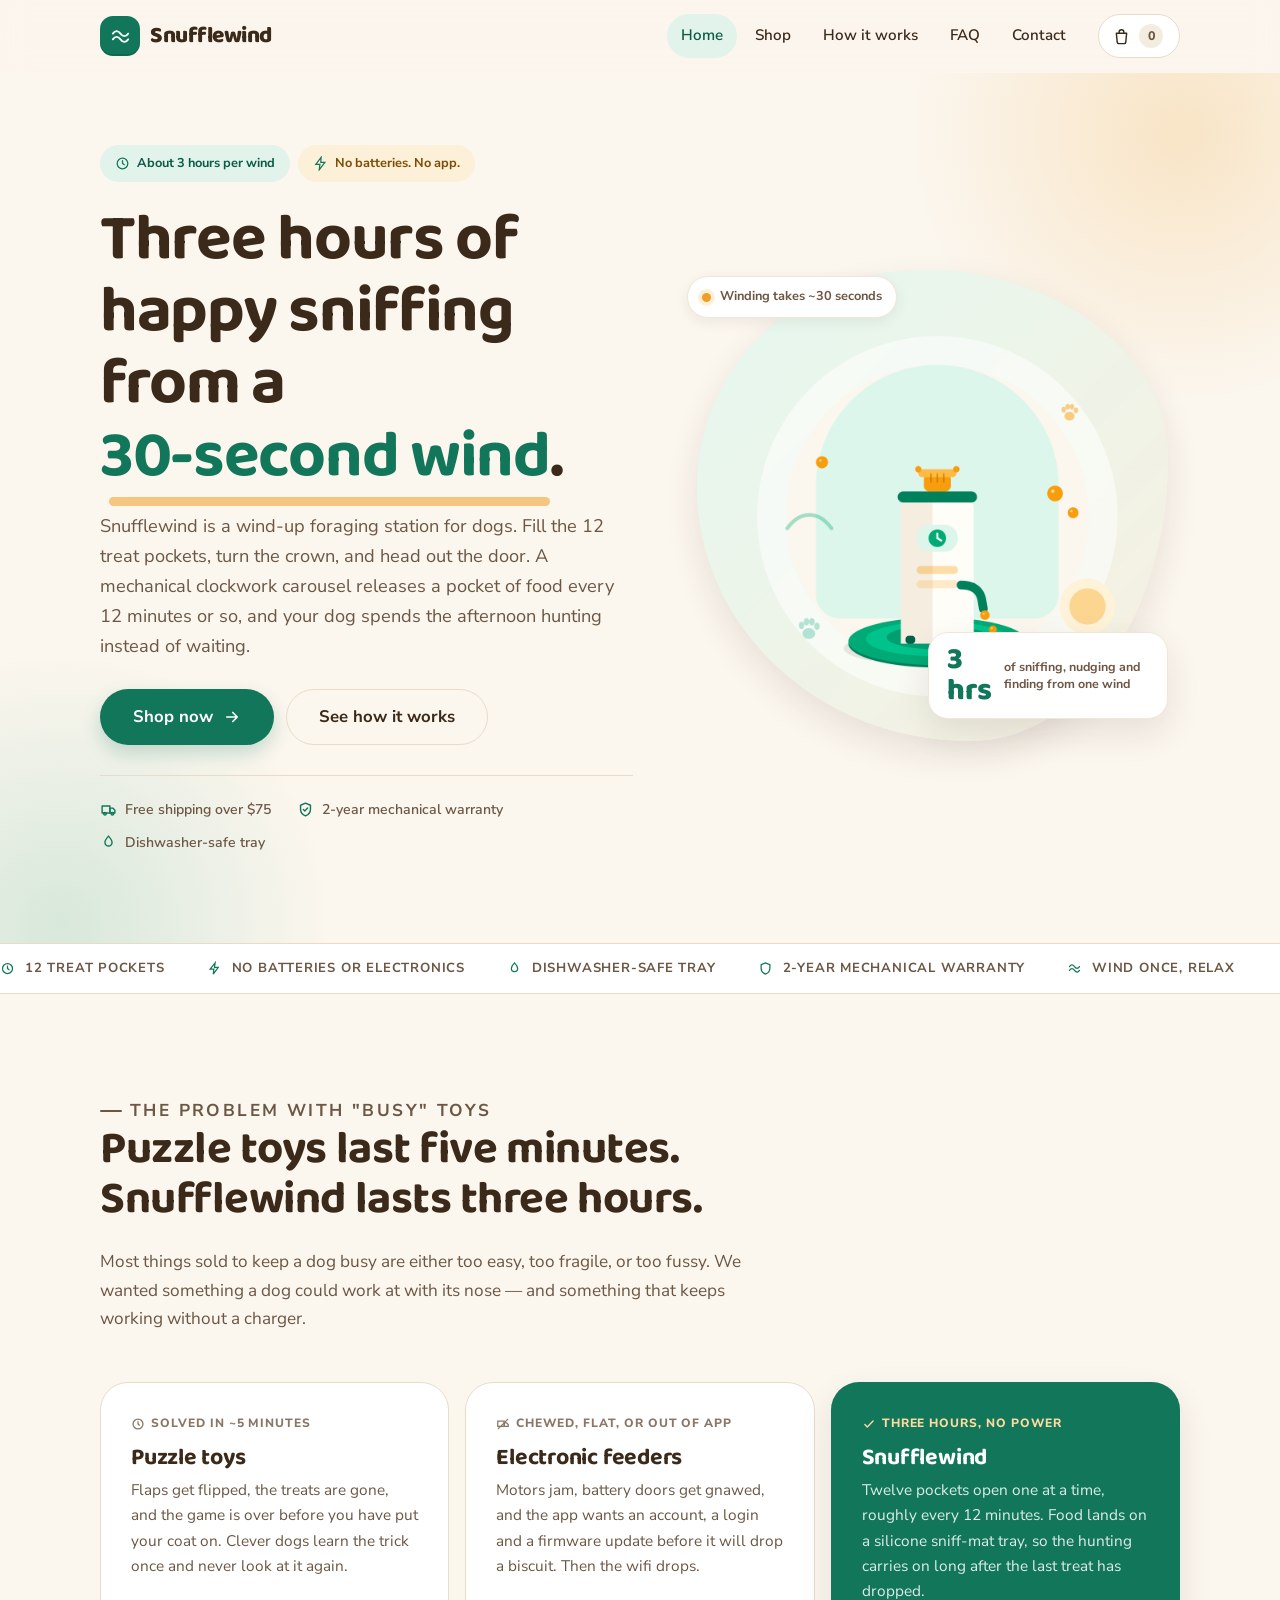
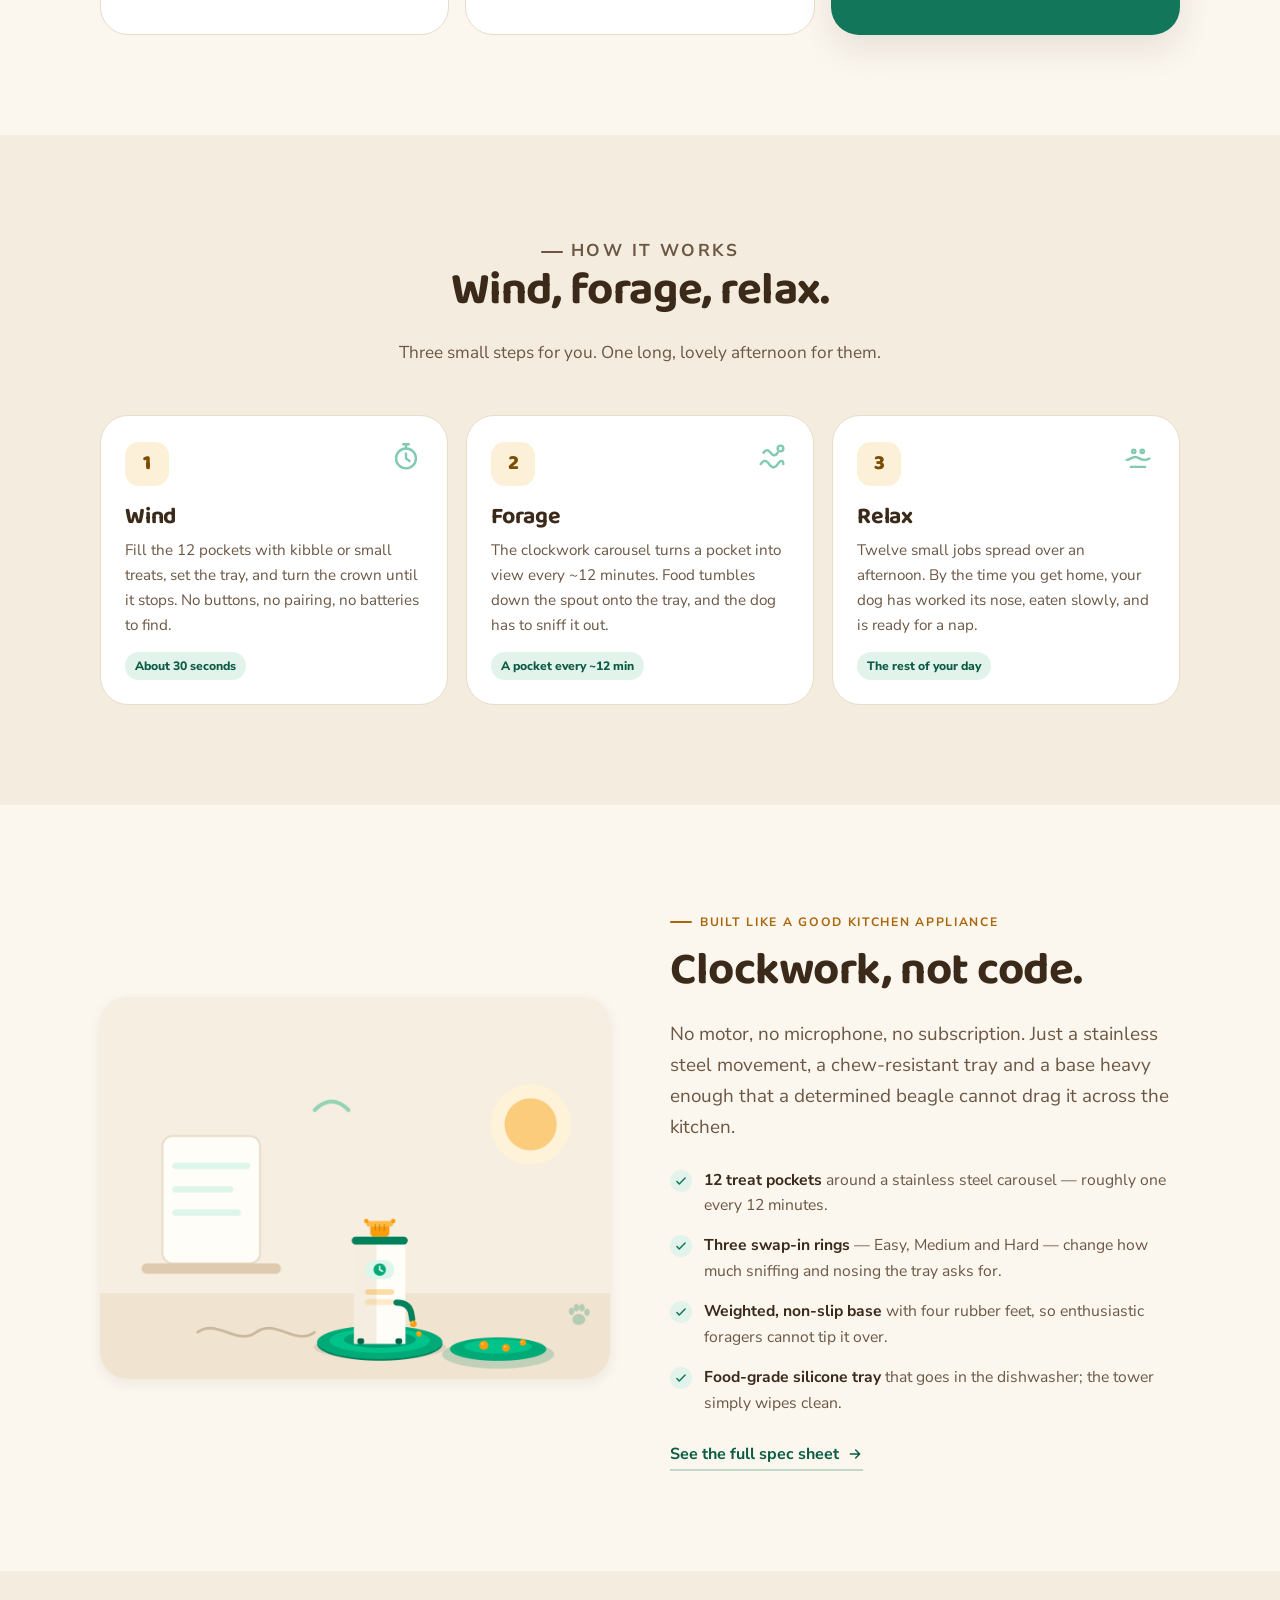
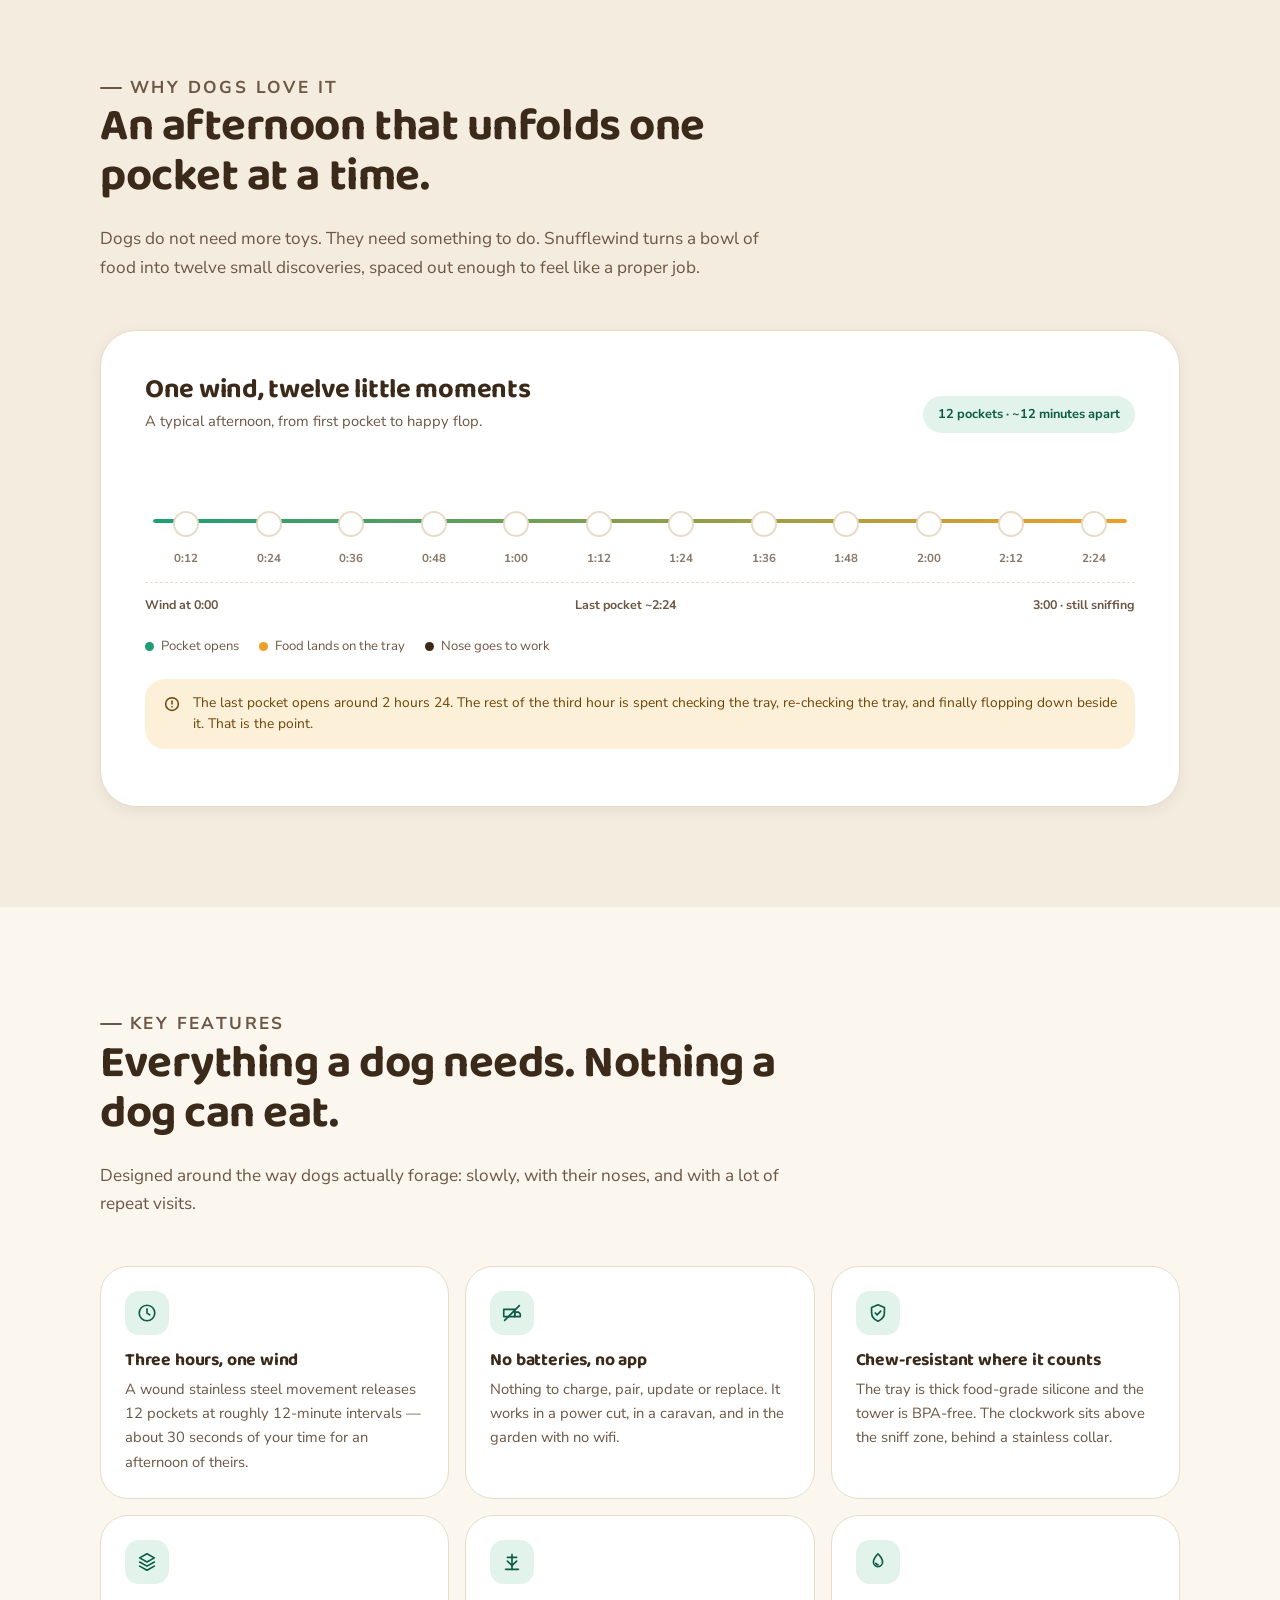
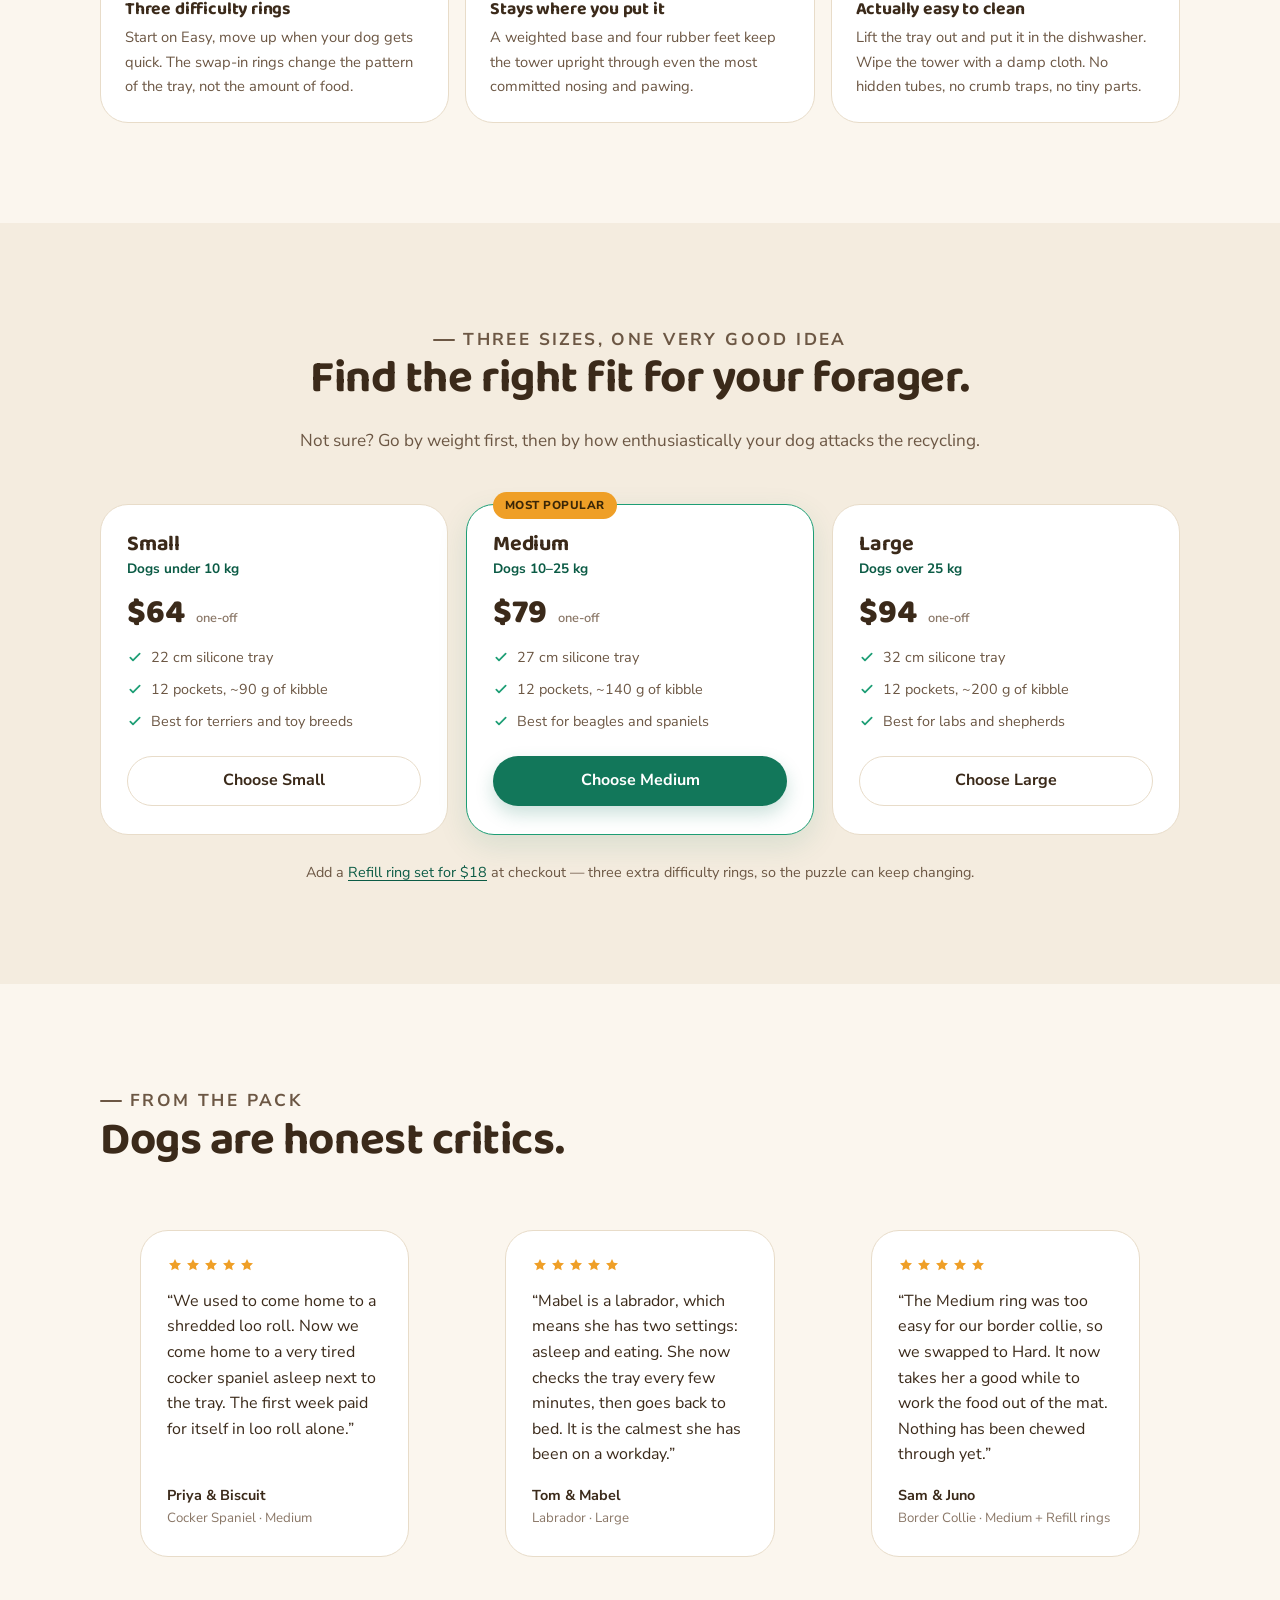
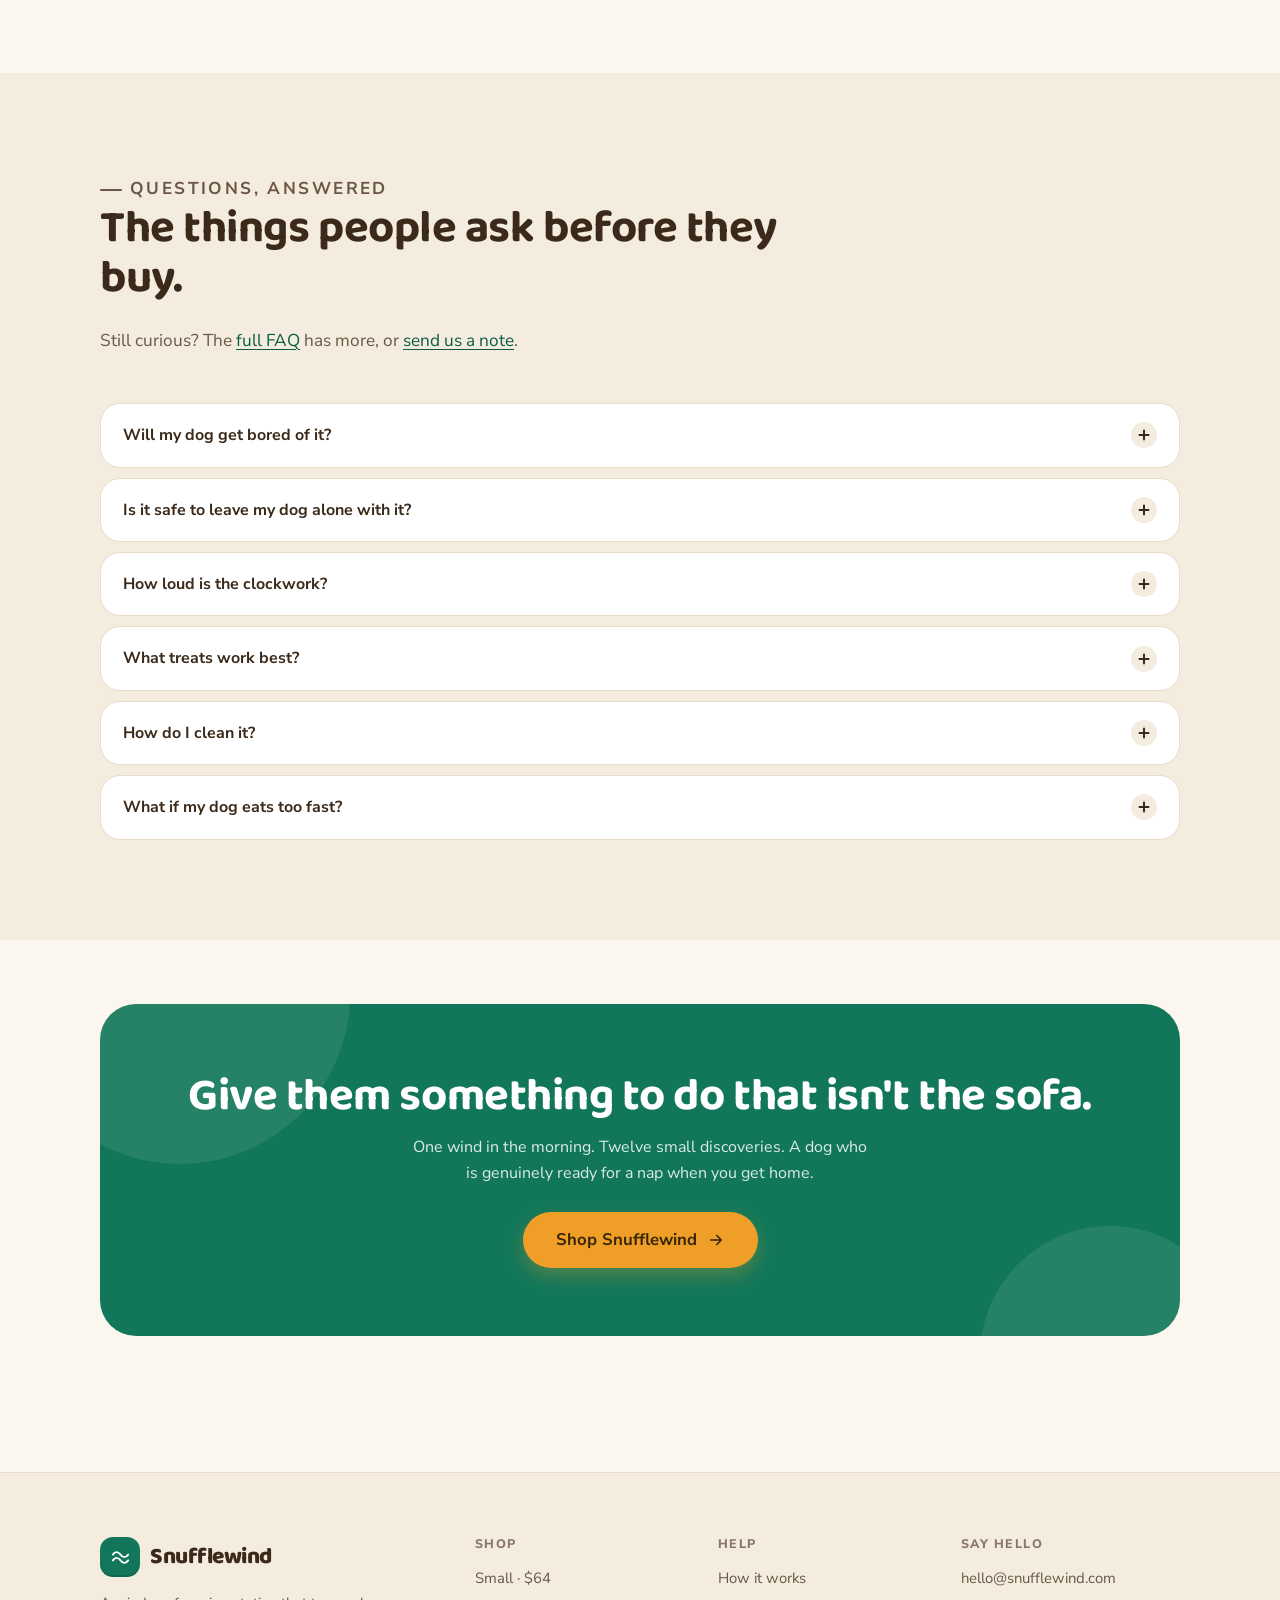
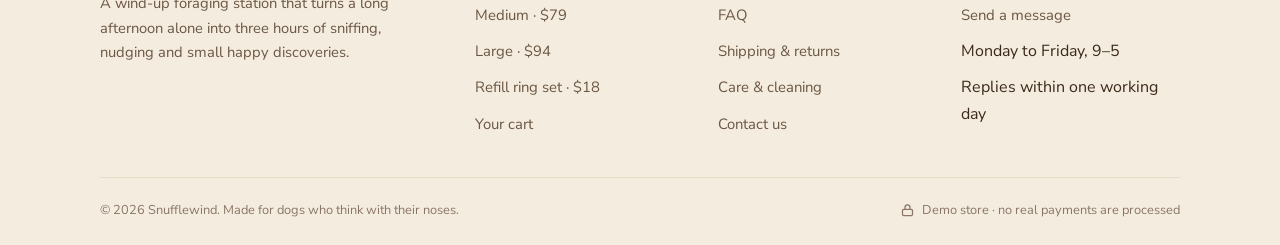
==== index.html @ 8605e785 "Build Snufflewind shop: product pages, cart, checkout and contact" ====
<!DOCTYPE html>
<html lang="en">
<head>
  <meta charset="UTF-8">
  <meta name="viewport" content="width=device-width, initial-scale=1">
  <title>Snufflewind — the wind-up foraging station for dogs</title>
  <meta name="description" content="Snufflewind is a wind-up foraging station that keeps your dog busy for about three hours. Twelve treat pockets, a mechanical clockwork carousel, no batteries and no app.">
  <meta name="theme-color" content="#FBF6EE">
  <link rel="icon" href="data:image/svg+xml,%3Csvg xmlns='http://www.w3.org/2000/svg' viewBox='0 0 100 100'%3E%3Crect width='100' height='100' rx='26' fill='%2312775A'/%3E%3Cg fill='%23FBF6EE'%3E%3Cellipse cx='50' cy='64' rx='17' ry='14'/%3E%3Cellipse cx='30' cy='45' rx='8' ry='10'/%3E%3Cellipse cx='43' cy='36' rx='8' ry='10'/%3E%3Cellipse cx='58' cy='36' rx='8' ry='10'/%3E%3Cellipse cx='71' cy='45' rx='8' ry='10'/%3E%3C/g%3E%3C/svg%3E">
  <link rel="preconnect" href="https://fonts.googleapis.com">
  <link rel="preconnect" href="https://fonts.gstatic.com" crossorigin>
  <link href="https://fonts.googleapis.com/css2?family=Baloo+2:wght@500;600;700;800&family=Nunito+Sans:wght@400;600;700;800&display=swap" rel="stylesheet">
  <link rel="stylesheet" href="css/styles.css">
  <script src="js/main.js" defer></script>
</head>
<body>
  <a class="skip-link" href="#main">Skip to content</a>

  <header class="site-header">
    <div class="container header__inner">
      <a class="brand" href="index.html" aria-label="Snufflewind home">
        <span class="brand__mark" aria-hidden="true">
          <svg viewBox="0 0 24 24" fill="none" stroke="currentColor" stroke-width="1.9" stroke-linecap="round" stroke-linejoin="round"><path d="M4 9c2.4-3.6 5.4-3.6 8 0 2.6 3.6 5.6 3.6 8 0"/><path d="M4 15c2.4-3.6 5.4-3.6 8 0 2.6 3.6 5.6 3.6 8 0"/></svg>
        </span>
        Snufflewind
      </a>

      <nav class="nav" aria-label="Primary">
        <a class="nav__link" href="index.html" aria-current="page">Home</a>
        <a class="nav__link" href="product.html">Shop</a>
        <a class="nav__link" href="index.html#how-it-works">How it works</a>
        <a class="nav__link" href="faq.html">FAQ</a>
        <a class="nav__link" href="contact.html">Contact</a>
      </nav>

      <div class="header__actions">
        <a class="cart-link" href="cart.html" data-cart-link aria-label="Cart, empty">
          <svg viewBox="0 0 24 24" fill="none" stroke="currentColor" stroke-width="1.8" stroke-linecap="round" stroke-linejoin="round" aria-hidden="true"><path d="M5.5 8h13l-1.1 11.1a2 2 0 0 1-2 1.9H8.6a2 2 0 0 1-2-1.9L5.5 8Z"/><path d="M9 8V6.5a3 3 0 0 1 6 0V8"/></svg>
          <span class="cart-count is-empty" data-cart-count>0</span>
        </a>
        <button class="nav-toggle" id="navToggle" type="button" aria-expanded="false" aria-controls="mobileNav" aria-label="Open menu">
          <svg class="icon-menu" viewBox="0 0 24 24" fill="none" stroke="currentColor" stroke-width="2" stroke-linecap="round" aria-hidden="true"><path d="M4 7h16M4 12h16M4 17h16"/></svg>
          <svg class="icon-close" viewBox="0 0 24 24" fill="none" stroke="currentColor" stroke-width="2" stroke-linecap="round" aria-hidden="true"><path d="M18 6 6 18M6 6l12 12"/></svg>
        </button>
      </div>
    </div>

    <div class="mobile-nav" id="mobileNav">
      <a href="index.html" aria-current="page">Home <span aria-hidden="true">→</span></a>
      <a href="product.html">Shop Snufflewind <span aria-hidden="true">→</span></a>
      <a href="index.html#how-it-works">How it works <span aria-hidden="true">→</span></a>
      <a href="index.html#why-dogs">Why dogs love it <span aria-hidden="true">→</span></a>
      <a href="faq.html">FAQ <span aria-hidden="true">→</span></a>
      <a href="contact.html">Contact <span aria-hidden="true">→</span></a>
    </div>
  </header>

  <main id="main">
    <!-- Hero -->
    <section class="hero">
      <div class="container hero__grid">
        <div class="hero__copy">
          <div class="hero__badges">
            <span class="pill pill--teal">
              <svg viewBox="0 0 24 24" fill="none" stroke="currentColor" stroke-width="2" stroke-linecap="round" aria-hidden="true"><circle cx="12" cy="12" r="8.5"/><path d="M12 7.5V12l3 2"/></svg>
              About 3 hours per wind
            </span>
            <span class="pill pill--amber">
              <svg viewBox="0 0 24 24" fill="none" stroke="currentColor" stroke-width="2" stroke-linecap="round" aria-hidden="true"><path d="M13 2 4.5 13.5H11L10 22l9-12h-6.5L13 2Z"/></svg>
              No batteries. No app.
            </span>
          </div>

          <h1>Three hours of happy sniffing from a <span class="accent">30-second wind</span>.</h1>

          <p class="hero__pitch">
            Snufflewind is a wind-up foraging station for dogs. Fill the 12 treat pockets,
            turn the crown, and head out the door. A mechanical clockwork carousel releases
            a pocket of food every 12 minutes or so, and your dog spends the afternoon
            hunting instead of waiting.
          </p>

          <div class="hero__actions">
            <a class="btn btn--primary btn--lg" href="product.html">
              Shop now
              <svg viewBox="0 0 24 24" fill="none" stroke="currentColor" stroke-width="2.2" stroke-linecap="round" stroke-linejoin="round" aria-hidden="true"><path d="M5 12h14M13 6l6 6-6 6"/></svg>
            </a>
            <a class="btn btn--ghost btn--lg" href="#how-it-works">See how it works</a>
          </div>

          <div class="hero__proof">
            <span>
              <svg viewBox="0 0 24 24" fill="none" stroke="currentColor" stroke-width="2" stroke-linecap="round" stroke-linejoin="round" aria-hidden="true"><path d="M3 7h11v10H3z"/><path d="M14 10h4l3 3v4h-7z"/><circle cx="7" cy="18" r="1.8"/><circle cx="17.5" cy="18" r="1.8"/></svg>
              Free shipping over $75
            </span>
            <span>
              <svg viewBox="0 0 24 24" fill="none" stroke="currentColor" stroke-width="2" stroke-linecap="round" stroke-linejoin="round" aria-hidden="true"><path d="M12 3 5 6v5.5c0 4.3 2.9 7.8 7 9.5 4.1-1.7 7-5.2 7-9.5V6l-7-3Z"/><path d="m9 12 2 2 4-4"/></svg>
              2-year mechanical warranty
            </span>
            <span>
              <svg viewBox="0 0 24 24" fill="none" stroke="currentColor" stroke-width="2" stroke-linecap="round" stroke-linejoin="round" aria-hidden="true"><path d="M12 3s5 5.2 5 9a5 5 0 0 1-10 0c0-3.8 5-9 5-9Z"/></svg>
              Dishwasher-safe tray
            </span>
          </div>
        </div>

        <div class="hero__visual">
          <div class="media media--hero" data-ph="hero">
            <img class="media__img" src="images/hero.png" width="1200" height="1200" alt="The Snufflewind foraging station: a cream clockwork tower with an amber winding crown, dropping treats onto a green silicone sniff-mat tray" fetchpriority="high">
          </div>
          <div class="hero__float" aria-hidden="true"><span class="dot"></span> Winding takes ~30 seconds</div>
          <div class="stat-card">
            <span class="stat-card__num">3 hrs</span>
            <span class="stat-card__label">of sniffing, nudging and finding from one wind</span>
          </div>
        </div>
      </div>
    </section>

    <!-- Marquee -->
    <div class="marquee" aria-hidden="true">
      <div class="marquee__track">
        <span><svg viewBox="0 0 24 24" fill="none" stroke="currentColor" stroke-width="2" stroke-linecap="round"><circle cx="12" cy="12" r="8"/><path d="M12 8v4l2.5 2"/></svg> 12 treat pockets</span>
        <span><svg viewBox="0 0 24 24" fill="none" stroke="currentColor" stroke-width="2" stroke-linecap="round"><path d="M13 3 5 13h6l-1 8 8-11h-6l1-7Z"/></svg> No batteries or electronics</span>
        <span><svg viewBox="0 0 24 24" fill="none" stroke="currentColor" stroke-width="2" stroke-linecap="round"><path d="M12 3s5 5.2 5 9a5 5 0 0 1-10 0c0-3.8 5-9 5-9Z"/></svg> Dishwasher-safe tray</span>
        <span><svg viewBox="0 0 24 24" fill="none" stroke="currentColor" stroke-width="2" stroke-linecap="round"><path d="M12 3 5 6v5.5c0 4.3 2.9 7.8 7 9.5 4.1-1.7 7-5.2 7-9.5V6l-7-3Z"/></svg> 2-year mechanical warranty</span>
        <span><svg viewBox="0 0 24 24" fill="none" stroke="currentColor" stroke-width="2" stroke-linecap="round"><path d="M4 9c2.4-3.6 5.4-3.6 8 0 2.6 3.6 5.6 3.6 8 0"/><path d="M4 15c2.4-3.6 5.4-3.6 8 0 2.6 3.6 5.6 3.6 8 0"/></svg> Wind once, relax</span>
        <span><svg viewBox="0 0 24 24" fill="none" stroke="currentColor" stroke-width="2" stroke-linecap="round"><path d="M12 3s5 5.2 5 9a5 5 0 0 1-10 0c0-3.8 5-9 5-9Z"/></svg> Three difficulty rings</span>
        <span><svg viewBox="0 0 24 24" fill="none" stroke="currentColor" stroke-width="2" stroke-linecap="round"><circle cx="12" cy="12" r="8"/><path d="M12 8v4l2.5 2"/></svg> 12 treat pockets</span>
        <span><svg viewBox="0 0 24 24" fill="none" stroke="currentColor" stroke-width="2" stroke-linecap="round"><path d="M13 3 5 13h6l-1 8 8-11h-6l1-7Z"/></svg> No batteries or electronics</span>
        <span><svg viewBox="0 0 24 24" fill="none" stroke="currentColor" stroke-width="2" stroke-linecap="round"><path d="M12 3s5 5.2 5 9a5 5 0 0 1-10 0c0-3.8 5-9 5-9Z"/></svg> Dishwasher-safe tray</span>
        <span><svg viewBox="0 0 24 24" fill="none" stroke="currentColor" stroke-width="2" stroke-linecap="round"><path d="M12 3 5 6v5.5c0 4.3 2.9 7.8 7 9.5 4.1-1.7 7-5.2 7-9.5V6l-7-3Z"/></svg> 2-year mechanical warranty</span>
        <span><svg viewBox="0 0 24 24" fill="none" stroke="currentColor" stroke-width="2" stroke-linecap="round"><path d="M4 9c2.4-3.6 5.4-3.6 8 0 2.6 3.6 5.6 3.6 8 0"/><path d="M4 15c2.4-3.6 5.4-3.6 8 0 2.6 3.6 5.6 3.6 8 0"/></svg> Wind once, relax</span>
        <span><svg viewBox="0 0 24 24" fill="none" stroke="currentColor" stroke-width="2" stroke-linecap="round"><path d="M12 3s5 5.2 5 9a5 5 0 0 1-10 0c0-3.8 5-9 5-9Z"/></svg> Three difficulty rings</span>
      </div>
    </div>

    <!-- Problem -->
    <section class="section">
      <div class="container">
        <div class="section__head reveal">
          <p class="eyebrow">The problem with "busy" toys</p>
          <h2>Puzzle toys last five minutes. Snufflewind lasts three hours.</h2>
          <p>Most things sold to keep a dog busy are either too easy, too fragile, or too fussy. We wanted something a dog could work at with its nose — and something that keeps working without a charger.</p>
        </div>

        <div class="compare">
          <article class="compare__card reveal">
            <span class="compare__tag">
              <svg width="14" height="14" viewBox="0 0 24 24" fill="none" stroke="currentColor" stroke-width="2.2" stroke-linecap="round" aria-hidden="true"><circle cx="12" cy="12" r="8.5"/><path d="M12 8v4l2.5 2"/></svg>
              Solved in ~5 minutes
            </span>
            <h3>Puzzle toys</h3>
            <p>Flaps get flipped, the treats are gone, and the game is over before you have put your coat on. Clever dogs learn the trick once and never look at it again.</p>
          </article>

          <article class="compare__card reveal">
            <span class="compare__tag">
              <svg width="14" height="14" viewBox="0 0 24 24" fill="none" stroke="currentColor" stroke-width="2.2" stroke-linecap="round" aria-hidden="true"><path d="M3 7h11v9H3z"/><path d="M14 10h4l3 3v3h-7z"/><path d="m4 20 16-16"/></svg>
              Chewed, flat, or out of app
            </span>
            <h3>Electronic feeders</h3>
            <p>Motors jam, battery doors get gnawed, and the app wants an account, a login and a firmware update before it will drop a biscuit. Then the wifi drops.</p>
          </article>

          <article class="compare__card compare__card--win reveal">
            <span class="compare__tag">
              <svg width="14" height="14" viewBox="0 0 24 24" fill="none" stroke="currentColor" stroke-width="2.4" stroke-linecap="round" stroke-linejoin="round" aria-hidden="true"><path d="m5 13 4 4L19 7"/></svg>
              Three hours, no power
            </span>
            <h3>Snufflewind</h3>
            <p>Twelve pockets open one at a time, roughly every 12 minutes. Food lands on a silicone sniff-mat tray, so the hunting carries on long after the last treat has dropped.</p>
          </article>
        </div>
      </div>
    </section>

    <!-- How it works -->
    <section class="section section--soft" id="how-it-works">
      <div class="container">
        <div class="section__head section__head--center reveal">
          <p class="eyebrow">How it works</p>
          <h2>Wind, forage, relax.</h2>
          <p>Three small steps for you. One long, lovely afternoon for them.</p>
        </div>

        <div class="steps">
          <article class="step reveal">
            <span class="step__num">1</span>
            <svg class="step__icon" viewBox="0 0 24 24" fill="none" stroke="currentColor" stroke-width="1.7" stroke-linecap="round" stroke-linejoin="round" aria-hidden="true"><circle cx="12" cy="13" r="7"/><path d="M12 9.5V13l2.5 1.8"/><path d="M10 3h4M12 3v3"/></svg>
            <h3>Wind</h3>
            <p>Fill the 12 pockets with kibble or small treats, set the tray, and turn the crown until it stops. No buttons, no pairing, no batteries to find.</p>
            <span class="step__meta">About 30 seconds</span>
          </article>

          <article class="step reveal">
            <span class="step__num">2</span>
            <svg class="step__icon" viewBox="0 0 24 24" fill="none" stroke="currentColor" stroke-width="1.7" stroke-linecap="round" stroke-linejoin="round" aria-hidden="true"><path d="M4 17c2-3 4-3 6 0s4 3 6 0 4-3 4 0"/><path d="M6 9c1.5-2.4 3.3-2.4 5 0 1.7 2.4 3.5 2.4 5 0"/><circle cx="18" cy="6" r="2"/></svg>
            <h3>Forage</h3>
            <p>The clockwork carousel turns a pocket into view every ~12 minutes. Food tumbles down the spout onto the tray, and the dog has to sniff it out.</p>
            <span class="step__meta">A pocket every ~12 min</span>
          </article>

          <article class="step reveal">
            <span class="step__num">3</span>
            <svg class="step__icon" viewBox="0 0 24 24" fill="none" stroke="currentColor" stroke-width="1.7" stroke-linecap="round" stroke-linejoin="round" aria-hidden="true"><path d="M4 14c2.5 0 3.5-2 6-2s3.5 2 6 2 4-1 4-1"/><path d="M7 19h10"/><circle cx="9" cy="8" r="1.2"/><circle cx="15" cy="8" r="1.2"/></svg>
            <h3>Relax</h3>
            <p>Twelve small jobs spread over an afternoon. By the time you get home, your dog has worked its nose, eaten slowly, and is ready for a nap.</p>
            <span class="step__meta">The rest of your day</span>
          </article>
        </div>
      </div>
    </section>

    <!-- Split: mechanical -->
    <section class="section">
      <div class="container split">
        <div class="reveal">
          <div class="media" data-ph="steps">
            <img class="media__img" src="images/how-it-works.png" width="1200" height="900" alt="A Snufflewind tower standing beside a treat-filled sniff-mat tray in a sunny living room" loading="lazy">
          </div>
        </div>
        <div class="reveal">
          <p class="eyebrow">Built like a good kitchen appliance</p>
          <h2>Clockwork, not code.</h2>
          <p class="lead">No motor, no microphone, no subscription. Just a stainless steel movement, a chew-resistant tray and a base heavy enough that a determined beagle cannot drag it across the kitchen.</p>
          <ul class="checklist">
            <li>
              <svg viewBox="0 0 24 24" fill="none" stroke="currentColor" stroke-width="2.6" stroke-linecap="round" stroke-linejoin="round" aria-hidden="true"><path d="m5 13 4 4L19 7"/></svg>
              <span><strong>12 treat pockets</strong> around a stainless steel carousel — roughly one every 12 minutes.</span>
            </li>
            <li>
              <svg viewBox="0 0 24 24" fill="none" stroke="currentColor" stroke-width="2.6" stroke-linecap="round" stroke-linejoin="round" aria-hidden="true"><path d="m5 13 4 4L19 7"/></svg>
              <span><strong>Three swap-in rings</strong> — Easy, Medium and Hard — change how much sniffing and nosing the tray asks for.</span>
            </li>
            <li>
              <svg viewBox="0 0 24 24" fill="none" stroke="currentColor" stroke-width="2.6" stroke-linecap="round" stroke-linejoin="round" aria-hidden="true"><path d="m5 13 4 4L19 7"/></svg>
              <span><strong>Weighted, non-slip base</strong> with four rubber feet, so enthusiastic foragers cannot tip it over.</span>
            </li>
            <li>
              <svg viewBox="0 0 24 24" fill="none" stroke="currentColor" stroke-width="2.6" stroke-linecap="round" stroke-linejoin="round" aria-hidden="true"><path d="m5 13 4 4L19 7"/></svg>
              <span><strong>Food-grade silicone tray</strong> that goes in the dishwasher; the tower simply wipes clean.</span>
            </li>
          </ul>
          <p style="margin-top:24px;margin-bottom:0"><a class="link-arrow" href="product.html">See the full spec sheet
            <svg viewBox="0 0 24 24" fill="none" stroke="currentColor" stroke-width="2.2" stroke-linecap="round" stroke-linejoin="round" aria-hidden="true"><path d="M5 12h14M13 6l6 6-6 6"/></svg>
          </a></p>
        </div>
      </div>
    </section>

    <!-- Why dogs love it / timeline -->
    <section class="section section--soft" id="why-dogs">
      <div class="container">
        <div class="section__head reveal">
          <p class="eyebrow">Why dogs love it</p>
          <h2>An afternoon that unfolds one pocket at a time.</h2>
          <p>Dogs do not need more toys. They need something to do. Snufflewind turns a bowl of food into twelve small discoveries, spaced out enough to feel like a proper job.</p>
        </div>

        <div class="timeline-card reveal">
          <div class="timeline-card__head">
            <div>
              <h3>One wind, twelve little moments</h3>
              <p>A typical afternoon, from first pocket to happy flop.</p>
            </div>
            <span class="pill pill--teal">12 pockets · ~12 minutes apart</span>
          </div>

          <div class="timeline" role="img" aria-label="Timeline of twelve treat pocket releases, about twelve minutes apart, from twelve minutes to about two hours twenty-four, with the third hour spent sniffing and relaxing.">
            <div class="timeline__rail"><span class="timeline__fill"></span></div>
            <ol class="timeline__dots">
              <li style="--n:1"><span class="timeline__dot"><svg viewBox="0 0 24 24" fill="currentColor" aria-hidden="true"><path d="M12 3.5l1.9 6.6 6.6 1.9-6.6 1.9L12 20.5l-1.9-6.6L3.5 12l6.6-1.9Z"/></svg></span><span class="timeline__time">0:12</span></li>
              <li style="--n:2"><span class="timeline__dot"><svg viewBox="0 0 24 24" fill="currentColor" aria-hidden="true"><path d="M12 3.5l1.9 6.6 6.6 1.9-6.6 1.9L12 20.5l-1.9-6.6L3.5 12l6.6-1.9Z"/></svg></span><span class="timeline__time">0:24</span></li>
              <li style="--n:3"><span class="timeline__dot"><svg viewBox="0 0 24 24" fill="currentColor" aria-hidden="true"><path d="M12 3.5l1.9 6.6 6.6 1.9-6.6 1.9L12 20.5l-1.9-6.6L3.5 12l6.6-1.9Z"/></svg></span><span class="timeline__time">0:36</span></li>
              <li style="--n:4"><span class="timeline__dot"><svg viewBox="0 0 24 24" fill="currentColor" aria-hidden="true"><path d="M12 3.5l1.9 6.6 6.6 1.9-6.6 1.9L12 20.5l-1.9-6.6L3.5 12l6.6-1.9Z"/></svg></span><span class="timeline__time">0:48</span></li>
              <li style="--n:5"><span class="timeline__dot"><svg viewBox="0 0 24 24" fill="currentColor" aria-hidden="true"><path d="M12 3.5l1.9 6.6 6.6 1.9-6.6 1.9L12 20.5l-1.9-6.6L3.5 12l6.6-1.9Z"/></svg></span><span class="timeline__time">1:00</span></li>
              <li style="--n:6"><span class="timeline__dot"><svg viewBox="0 0 24 24" fill="currentColor" aria-hidden="true"><path d="M12 3.5l1.9 6.6 6.6 1.9-6.6 1.9L12 20.5l-1.9-6.6L3.5 12l6.6-1.9Z"/></svg></span><span class="timeline__time">1:12</span></li>
              <li style="--n:7"><span class="timeline__dot"><svg viewBox="0 0 24 24" fill="currentColor" aria-hidden="true"><path d="M12 3.5l1.9 6.6 6.6 1.9-6.6 1.9L12 20.5l-1.9-6.6L3.5 12l6.6-1.9Z"/></svg></span><span class="timeline__time">1:24</span></li>
              <li style="--n:8"><span class="timeline__dot"><svg viewBox="0 0 24 24" fill="currentColor" aria-hidden="true"><path d="M12 3.5l1.9 6.6 6.6 1.9-6.6 1.9L12 20.5l-1.9-6.6L3.5 12l6.6-1.9Z"/></svg></span><span class="timeline__time">1:36</span></li>
              <li style="--n:9"><span class="timeline__dot"><svg viewBox="0 0 24 24" fill="currentColor" aria-hidden="true"><path d="M12 3.5l1.9 6.6 6.6 1.9-6.6 1.9L12 20.5l-1.9-6.6L3.5 12l6.6-1.9Z"/></svg></span><span class="timeline__time">1:48</span></li>
              <li style="--n:10"><span class="timeline__dot"><svg viewBox="0 0 24 24" fill="currentColor" aria-hidden="true"><path d="M12 3.5l1.9 6.6 6.6 1.9-6.6 1.9L12 20.5l-1.9-6.6L3.5 12l6.6-1.9Z"/></svg></span><span class="timeline__time">2:00</span></li>
              <li style="--n:11"><span class="timeline__dot"><svg viewBox="0 0 24 24" fill="currentColor" aria-hidden="true"><path d="M12 3.5l1.9 6.6 6.6 1.9-6.6 1.9L12 20.5l-1.9-6.6L3.5 12l6.6-1.9Z"/></svg></span><span class="timeline__time">2:12</span></li>
              <li style="--n:12"><span class="timeline__dot"><svg viewBox="0 0 24 24" fill="currentColor" aria-hidden="true"><path d="M12 3.5l1.9 6.6 6.6 1.9-6.6 1.9L12 20.5l-1.9-6.6L3.5 12l6.6-1.9Z"/></svg></span><span class="timeline__time">2:24</span></li>
            </ol>
            <div class="timeline__scale">
              <span>Wind at 0:00</span>
              <span>Last pocket ~2:24</span>
              <span>3:00 · still sniffing</span>
            </div>
          </div>

          <div class="timeline__legend">
            <span><i></i> Pocket opens</span>
            <span><i class="amber"></i> Food lands on the tray</span>
            <span><i style="background:#3B2A1A"></i> Nose goes to work</span>
          </div>

          <p class="timeline-note">
            <svg viewBox="0 0 24 24" fill="none" stroke="currentColor" stroke-width="2" stroke-linecap="round" stroke-linejoin="round" aria-hidden="true"><circle cx="12" cy="12" r="8.5"/><path d="M12 8v4M12 15.5v.5"/></svg>
            The last pocket opens around 2 hours 24. The rest of the third hour is spent checking the tray, re-checking the tray, and finally flopping down beside it. That is the point.
          </p>
        </div>
      </div>
    </section>

    <!-- Features -->
    <section class="section">
      <div class="container">
        <div class="section__head reveal">
          <p class="eyebrow">Key features</p>
          <h2>Everything a dog needs. Nothing a dog can eat.</h2>
          <p>Designed around the way dogs actually forage: slowly, with their noses, and with a lot of repeat visits.</p>
        </div>

        <div class="features">
          <article class="feature reveal">
            <span class="feature__icon">
              <svg viewBox="0 0 24 24" fill="none" stroke="currentColor" stroke-width="1.8" stroke-linecap="round" stroke-linejoin="round" aria-hidden="true"><circle cx="12" cy="12" r="8.5"/><path d="M12 7.5V12l3 2"/></svg>
            </span>
            <h3>Three hours, one wind</h3>
            <p>A wound stainless steel movement releases 12 pockets at roughly 12-minute intervals — about 30 seconds of your time for an afternoon of theirs.</p>
          </article>

          <article class="feature reveal">
            <span class="feature__icon">
              <svg viewBox="0 0 24 24" fill="none" stroke="currentColor" stroke-width="1.8" stroke-linecap="round" stroke-linejoin="round" aria-hidden="true"><path d="M3 8h12v8H3z"/><path d="M15 11h4l2 2v3h-6z"/><path d="m4 20 16-16"/></svg>
            </span>
            <h3>No batteries, no app</h3>
            <p>Nothing to charge, pair, update or replace. It works in a power cut, in a caravan, and in the garden with no wifi.</p>
          </article>

          <article class="feature reveal">
            <span class="feature__icon">
              <svg viewBox="0 0 24 24" fill="none" stroke="currentColor" stroke-width="1.8" stroke-linecap="round" stroke-linejoin="round" aria-hidden="true"><path d="M12 3 5 6v5.5c0 4.3 2.9 7.8 7 9.5 4.1-1.7 7-5.2 7-9.5V6l-7-3Z"/><path d="m9 12 2 2 4-4"/></svg>
            </span>
            <h3>Chew-resistant where it counts</h3>
            <p>The tray is thick food-grade silicone and the tower is BPA-free. The clockwork sits above the sniff zone, behind a stainless collar.</p>
          </article>

          <article class="feature reveal">
            <span class="feature__icon">
              <svg viewBox="0 0 24 24" fill="none" stroke="currentColor" stroke-width="1.8" stroke-linecap="round" stroke-linejoin="round" aria-hidden="true"><path d="m12 3 8 4.5-8 4.5-8-4.5L12 3Z"/><path d="m4 12 8 4.5 8-4.5"/><path d="m4 16.5 8 4.5 8-4.5"/></svg>
            </span>
            <h3>Three difficulty rings</h3>
            <p>Start on Easy, move up when your dog gets quick. The swap-in rings change the pattern of the tray, not the amount of food.</p>
          </article>

          <article class="feature reveal">
            <span class="feature__icon">
              <svg viewBox="0 0 24 24" fill="none" stroke="currentColor" stroke-width="1.8" stroke-linecap="round" stroke-linejoin="round" aria-hidden="true"><path d="M12 4v16"/><path d="M7 7h10"/><path d="M5 20h14"/><path d="m7 11 5 5 5-5"/></svg>
            </span>
            <h3>Stays where you put it</h3>
            <p>A weighted base and four rubber feet keep the tower upright through even the most committed nosing and pawing.</p>
          </article>

          <article class="feature reveal">
            <span class="feature__icon">
              <svg viewBox="0 0 24 24" fill="none" stroke="currentColor" stroke-width="1.8" stroke-linecap="round" stroke-linejoin="round" aria-hidden="true"><path d="M12 3s5 5.2 5 9a5 5 0 0 1-10 0c0-3.8 5-9 5-9Z"/><path d="M9.5 13.5c.8 1 1.6 1.4 2.5 1.4"/></svg>
            </span>
            <h3>Actually easy to clean</h3>
            <p>Lift the tray out and put it in the dishwasher. Wipe the tower with a damp cloth. No hidden tubes, no crumb traps, no tiny parts.</p>
          </article>
        </div>
      </div>
    </section>

    <!-- Sizes -->
    <section class="section section--soft" id="sizes">
      <div class="container">
        <div class="section__head section__head--center reveal">
          <p class="eyebrow">Three sizes, one very good idea</p>
          <h2>Find the right fit for your forager.</h2>
          <p>Not sure? Go by weight first, then by how enthusiastically your dog attacks the recycling.</p>
        </div>

        <div class="sizes">
          <article class="size-card reveal">
            <h3>Small</h3>
            <p class="size-card__weight">Dogs under 10 kg</p>
            <p class="size-card__price">$64 <small>one-off</small></p>
            <ul>
              <li><svg viewBox="0 0 24 24" fill="none" stroke="currentColor" stroke-width="2.6" stroke-linecap="round" stroke-linejoin="round" aria-hidden="true"><path d="m5 13 4 4L19 7"/></svg> 22 cm silicone tray</li>
              <li><svg viewBox="0 0 24 24" fill="none" stroke="currentColor" stroke-width="2.6" stroke-linecap="round" stroke-linejoin="round" aria-hidden="true"><path d="m5 13 4 4L19 7"/></svg> 12 pockets, ~90 g of kibble</li>
              <li><svg viewBox="0 0 24 24" fill="none" stroke="currentColor" stroke-width="2.6" stroke-linecap="round" stroke-linejoin="round" aria-hidden="true"><path d="m5 13 4 4L19 7"/></svg> Best for terriers and toy breeds</li>
            </ul>
            <a class="btn btn--ghost btn--block" href="product.html?size=small">Choose Small</a>
          </article>

          <article class="size-card size-card--featured reveal">
            <span class="size-card__flag">Most popular</span>
            <h3>Medium</h3>
            <p class="size-card__weight">Dogs 10–25 kg</p>
            <p class="size-card__price">$79 <small>one-off</small></p>
            <ul>
              <li><svg viewBox="0 0 24 24" fill="none" stroke="currentColor" stroke-width="2.6" stroke-linecap="round" stroke-linejoin="round" aria-hidden="true"><path d="m5 13 4 4L19 7"/></svg> 27 cm silicone tray</li>
              <li><svg viewBox="0 0 24 24" fill="none" stroke="currentColor" stroke-width="2.6" stroke-linecap="round" stroke-linejoin="round" aria-hidden="true"><path d="m5 13 4 4L19 7"/></svg> 12 pockets, ~140 g of kibble</li>
              <li><svg viewBox="0 0 24 24" fill="none" stroke="currentColor" stroke-width="2.6" stroke-linecap="round" stroke-linejoin="round" aria-hidden="true"><path d="m5 13 4 4L19 7"/></svg> Best for beagles and spaniels</li>
            </ul>
            <a class="btn btn--primary btn--block" href="product.html?size=medium">Choose Medium</a>
          </article>

          <article class="size-card reveal">
            <h3>Large</h3>
            <p class="size-card__weight">Dogs over 25 kg</p>
            <p class="size-card__price">$94 <small>one-off</small></p>
            <ul>
              <li><svg viewBox="0 0 24 24" fill="none" stroke="currentColor" stroke-width="2.6" stroke-linecap="round" stroke-linejoin="round" aria-hidden="true"><path d="m5 13 4 4L19 7"/></svg> 32 cm silicone tray</li>
              <li><svg viewBox="0 0 24 24" fill="none" stroke="currentColor" stroke-width="2.6" stroke-linecap="round" stroke-linejoin="round" aria-hidden="true"><path d="m5 13 4 4L19 7"/></svg> 12 pockets, ~200 g of kibble</li>
              <li><svg viewBox="0 0 24 24" fill="none" stroke="currentColor" stroke-width="2.6" stroke-linecap="round" stroke-linejoin="round" aria-hidden="true"><path d="m5 13 4 4L19 7"/></svg> Best for labs and shepherds</li>
            </ul>
            <a class="btn btn--ghost btn--block" href="product.html?size=large">Choose Large</a>
          </article>
        </div>

        <p style="text-align:center;margin:26px 0 0;color:var(--ink-soft);font-size:0.9rem">
          Add a <a href="product.html#refill">Refill ring set for $18</a> at checkout — three extra difficulty rings, so the puzzle can keep changing.
        </p>
      </div>
    </section>

    <!-- Reviews -->
    <section class="section">
      <div class="container">
        <div class="section__head reveal">
          <p class="eyebrow">From the pack</p>
          <h2>Dogs are honest critics.</h2>
        </div>

        <div class="quotes">
          <figure class="quote reveal">
            <div class="quote__stars" role="img" aria-label="5 out of 5 stars">
              <svg viewBox="0 0 24 24" fill="currentColor" aria-hidden="true"><path d="m12 3 2.7 5.7 6.3.8-4.6 4.3 1.2 6.2L12 17l-5.6 3 1.2-6.2L3 9.5l6.3-.8L12 3Z"/></svg>
              <svg viewBox="0 0 24 24" fill="currentColor" aria-hidden="true"><path d="m12 3 2.7 5.7 6.3.8-4.6 4.3 1.2 6.2L12 17l-5.6 3 1.2-6.2L3 9.5l6.3-.8L12 3Z"/></svg>
              <svg viewBox="0 0 24 24" fill="currentColor" aria-hidden="true"><path d="m12 3 2.7 5.7 6.3.8-4.6 4.3 1.2 6.2L12 17l-5.6 3 1.2-6.2L3 9.5l6.3-.8L12 3Z"/></svg>
              <svg viewBox="0 0 24 24" fill="currentColor" aria-hidden="true"><path d="m12 3 2.7 5.7 6.3.8-4.6 4.3 1.2 6.2L12 17l-5.6 3 1.2-6.2L3 9.5l6.3-.8L12 3Z"/></svg>
              <svg viewBox="0 0 24 24" fill="currentColor" aria-hidden="true"><path d="m12 3 2.7 5.7 6.3.8-4.6 4.3 1.2 6.2L12 17l-5.6 3 1.2-6.2L3 9.5l6.3-.8L12 3Z"/></svg>
            </div>
            <blockquote>“We used to come home to a shredded loo roll. Now we come home to a very tired cocker spaniel asleep next to the tray. The first week paid for itself in loo roll alone.”</blockquote>
            <figcaption><strong>Priya &amp; Biscuit</strong>Cocker Spaniel · Medium</figcaption>
          </figure>

          <figure class="quote reveal">
            <div class="quote__stars" role="img" aria-label="5 out of 5 stars">
              <svg viewBox="0 0 24 24" fill="currentColor" aria-hidden="true"><path d="m12 3 2.7 5.7 6.3.8-4.6 4.3 1.2 6.2L12 17l-5.6 3 1.2-6.2L3 9.5l6.3-.8L12 3Z"/></svg>
              <svg viewBox="0 0 24 24" fill="currentColor" aria-hidden="true"><path d="m12 3 2.7 5.7 6.3.8-4.6 4.3 1.2 6.2L12 17l-5.6 3 1.2-6.2L3 9.5l6.3-.8L12 3Z"/></svg>
              <svg viewBox="0 0 24 24" fill="currentColor" aria-hidden="true"><path d="m12 3 2.7 5.7 6.3.8-4.6 4.3 1.2 6.2L12 17l-5.6 3 1.2-6.2L3 9.5l6.3-.8L12 3Z"/></svg>
              <svg viewBox="0 0 24 24" fill="currentColor" aria-hidden="true"><path d="m12 3 2.7 5.7 6.3.8-4.6 4.3 1.2 6.2L12 17l-5.6 3 1.2-6.2L3 9.5l6.3-.8L12 3Z"/></svg>
              <svg viewBox="0 0 24 24" fill="currentColor" aria-hidden="true"><path d="m12 3 2.7 5.7 6.3.8-4.6 4.3 1.2 6.2L12 17l-5.6 3 1.2-6.2L3 9.5l6.3-.8L12 3Z"/></svg>
            </div>
            <blockquote>“Mabel is a labrador, which means she has two settings: asleep and eating. She now checks the tray every few minutes, then goes back to bed. It is the calmest she has been on a workday.”</blockquote>
            <figcaption><strong>Tom &amp; Mabel</strong>Labrador · Large</figcaption>
          </figure>

          <figure class="quote reveal">
            <div class="quote__stars" role="img" aria-label="5 out of 5 stars">
              <svg viewBox="0 0 24 24" fill="currentColor" aria-hidden="true"><path d="m12 3 2.7 5.7 6.3.8-4.6 4.3 1.2 6.2L12 17l-5.6 3 1.2-6.2L3 9.5l6.3-.8L12 3Z"/></svg>
              <svg viewBox="0 0 24 24" fill="currentColor" aria-hidden="true"><path d="m12 3 2.7 5.7 6.3.8-4.6 4.3 1.2 6.2L12 17l-5.6 3 1.2-6.2L3 9.5l6.3-.8L12 3Z"/></svg>
              <svg viewBox="0 0 24 24" fill="currentColor" aria-hidden="true"><path d="m12 3 2.7 5.7 6.3.8-4.6 4.3 1.2 6.2L12 17l-5.6 3 1.2-6.2L3 9.5l6.3-.8L12 3Z"/></svg>
              <svg viewBox="0 0 24 24" fill="currentColor" aria-hidden="true"><path d="m12 3 2.7 5.7 6.3.8-4.6 4.3 1.2 6.2L12 17l-5.6 3 1.2-6.2L3 9.5l6.3-.8L12 3Z"/></svg>
              <svg viewBox="0 0 24 24" fill="currentColor" aria-hidden="true"><path d="m12 3 2.7 5.7 6.3.8-4.6 4.3 1.2 6.2L12 17l-5.6 3 1.2-6.2L3 9.5l6.3-.8L12 3Z"/></svg>
            </div>
            <blockquote>“The Medium ring was too easy for our border collie, so we swapped to Hard. It now takes her a good while to work the food out of the mat. Nothing has been chewed through yet.”</blockquote>
            <figcaption><strong>Sam &amp; Juno</strong>Border Collie · Medium + Refill rings</figcaption>
          </figure>
        </div>
      </div>
    </section>

    <!-- FAQ -->
    <section class="section section--soft" id="faq">
      <div class="container">
        <div class="section__head reveal">
          <p class="eyebrow">Questions, answered</p>
          <h2>The things people ask before they buy.</h2>
          <p>Still curious? The <a href="faq.html">full FAQ</a> has more, or <a href="contact.html">send us a note</a>.</p>
        </div>

        <div class="faq" data-accordion>
          <details class="faq__item reveal">
            <summary>Will my dog get bored of it?<span class="faq__icon" aria-hidden="true"></span></summary>
            <div class="faq__body">
              <p>Because the food arrives slowly, the game is never "finished" in one go. Most dogs check back repeatedly between pockets. If yours learns the pattern, move up a difficulty ring — the three rings change how the tray is arranged, so the puzzle feels new again.</p>
            </div>
          </details>

          <details class="faq__item reveal">
            <summary>Is it safe to leave my dog alone with it?<span class="faq__icon" aria-hidden="true"></span></summary>
            <div class="faq__body">
              <p>Snufflewind is designed for supervised solo time, which is how most people use it. There are no batteries, cables or small loose parts. Start with short sessions, use the Easy ring, and check the tower is still upright when you get home. If your dog is a serious chewer, introduce it while you are in the next room first.</p>
            </div>
          </details>

          <details class="faq__item reveal">
            <summary>How loud is the clockwork?<span class="faq__icon" aria-hidden="true"></span></summary>
            <div class="faq__body">
              <p>Quieter than a kitchen timer and much quieter than a squeaky toy. You will hear a soft tick and the little tumble of treats. It is not silent, but it should not disturb a household — or a sleeping cat.</p>
            </div>
          </details>

          <details class="faq__item reveal">
            <summary>What treats work best?<span class="faq__icon" aria-hidden="true"></span></summary>
            <div class="faq__body">
              <p>Dry kibble, small training treats, or broken-up biscuits — anything that fits through the spout without crumbling. Avoid sticky or greasy food, which can gum up the carousel. A few pieces of carrot work nicely too.</p>
            </div>
          </details>

          <details class="faq__item reveal">
            <summary>How do I clean it?<span class="faq__icon" aria-hidden="true"></span></summary>
            <div class="faq__body">
              <p>Lift out the silicone tray and put it on the top rack of the dishwasher, or wash it by hand. Wipe the tower and spout with a damp cloth and mild soap. Do not submerge the tower or put the clockwork in the dishwasher.</p>
            </div>
          </details>

          <details class="faq__item reveal">
            <summary>What if my dog eats too fast?<span class="faq__icon" aria-hidden="true"></span></summary>
            <div class="faq__body">
              <p>That is exactly what the tray is for. Food lands in the sniff mat rather than a bowl, so it takes nosing and licking to get it out. Use the Hard ring and slightly larger pieces to slow things down further.</p>
            </div>
          </details>
        </div>
      </div>
    </section>

    <!-- CTA -->
    <section class="section section--tight">
      <div class="container">
        <div class="cta-band reveal">
          <h2>Give them something to do that isn't the sofa.</h2>
          <p>One wind in the morning. Twelve small discoveries. A dog who is genuinely ready for a nap when you get home.</p>
          <a class="btn btn--amber btn--lg" href="product.html">
            Shop Snufflewind
            <svg viewBox="0 0 24 24" fill="none" stroke="currentColor" stroke-width="2.2" stroke-linecap="round" stroke-linejoin="round" aria-hidden="true"><path d="M5 12h14M13 6l6 6-6 6"/></svg>
          </a>
        </div>
      </div>
    </section>
  </main>

  <footer class="site-footer">
    <div class="container">
      <div class="footer__grid">
        <div class="footer__brand">
          <a class="brand" href="index.html">
            <span class="brand__mark" aria-hidden="true">
              <svg viewBox="0 0 24 24" fill="none" stroke="currentColor" stroke-width="1.9" stroke-linecap="round" stroke-linejoin="round"><path d="M4 9c2.4-3.6 5.4-3.6 8 0 2.6 3.6 5.6 3.6 8 0"/><path d="M4 15c2.4-3.6 5.4-3.6 8 0 2.6 3.6 5.6 3.6 8 0"/></svg>
            </span>
            Snufflewind
          </a>
          <p>A wind-up foraging station that turns a long afternoon alone into three hours of sniffing, nudging and small happy discoveries.</p>
        </div>

        <div class="footer__col">
          <h3>Shop</h3>
          <ul>
            <li><a href="product.html?size=small">Small · $64</a></li>
            <li><a href="product.html?size=medium">Medium · $79</a></li>
            <li><a href="product.html?size=large">Large · $94</a></li>
            <li><a href="product.html#refill">Refill ring set · $18</a></li>
            <li><a href="cart.html">Your cart</a></li>
          </ul>
        </div>

        <div class="footer__col">
          <h3>Help</h3>
          <ul>
            <li><a href="index.html#how-it-works">How it works</a></li>
            <li><a href="faq.html">FAQ</a></li>
            <li><a href="faq.html#shipping">Shipping &amp; returns</a></li>
            <li><a href="faq.html#care">Care &amp; cleaning</a></li>
            <li><a href="contact.html">Contact us</a></li>
          </ul>
        </div>

        <div class="footer__col">
          <h3>Say hello</h3>
          <ul>
            <li><a href="mailto:hello@snufflewind.com">hello@snufflewind.com</a></li>
            <li><a href="contact.html">Send a message</a></li>
            <li>Monday to Friday, 9–5</li>
            <li>Replies within one working day</li>
          </ul>
        </div>
      </div>

      <div class="footer__bottom">
        <p>© <span data-year>2026</span> Snufflewind. Made for dogs who think with their noses.</p>
        <p class="footer__note">
          <svg viewBox="0 0 24 24" fill="none" stroke="currentColor" stroke-width="2" stroke-linecap="round" stroke-linejoin="round" aria-hidden="true"><rect x="4" y="10" width="16" height="10" rx="2"/><path d="M8 10V7a4 4 0 0 1 8 0v3"/></svg>
          Demo store · no real payments are processed
        </p>
      </div>
    </div>
  </footer>

  <div class="toast-stack" id="toastStack" role="status" aria-live="polite"></div>
</body>
</html>
---- css/styles.css ----
/* =========================================================
   Snufflewind — design system
   ========================================================= */

:root {
  --cream: #fbf6ee;
  --cream-deep: #f4ecdf;
  --surface: #ffffff;
  --teal: #1d9e75;
  --teal-deep: #12775a;
  --teal-dark: #0b5b45;
  --teal-soft: #e2f3ec;
  --teal-softer: #f0f9f5;
  --amber: #ef9f27;
  --amber-deep: #a9670a;
  --amber-soft: #fdf0d9;
  --ink: #3b2a1a;
  --ink-soft: #6c5744;
  --ink-faint: #8a7767;
  --line: #e8dcc9;
  --line-soft: #f0e7d9;
  --danger: #b42318;
  --danger-soft: #fdeceb;
  --success: #0f7b58;

  --font-display: "Baloo 2", "Trebuchet MS", system-ui, sans-serif;
  --font-body: "Nunito Sans", "Segoe UI", system-ui, sans-serif;

  --radius-xs: 10px;
  --radius-sm: 14px;
  --radius-md: 20px;
  --radius-lg: 28px;
  --radius-xl: 36px;
  --radius-pill: 999px;

  --shadow-xs: 0 1px 2px rgba(59, 42, 26, 0.06);
  --shadow-sm: 0 4px 14px rgba(59, 42, 26, 0.07);
  --shadow-md: 0 14px 34px rgba(59, 42, 26, 0.1);
  --shadow-lg: 0 28px 60px rgba(59, 42, 26, 0.14);

  --container: 1160px;
  --gutter: clamp(20px, 5vw, 40px);
  --header-h: 72px;

  --ease: cubic-bezier(0.22, 0.7, 0.3, 1);
}

/* ---------- Reset ---------- */
*,
*::before,
*::after {
  box-sizing: border-box;
}

html {
  -webkit-text-size-adjust: 100%;
  scroll-behavior: smooth;
  scroll-padding-top: calc(var(--header-h) + 16px);
}

body {
  margin: 0;
  background: var(--cream);
  color: var(--ink);
  font-family: var(--font-body);
  font-size: 1rem;
  line-height: 1.65;
  -webkit-font-smoothing: antialiased;
  text-rendering: optimizeLegibility;
}

img,
svg {
  max-width: 100%;
}

img {
  height: auto;
}

button,
input,
select,
textarea {
  font: inherit;
  color: inherit;
}

button {
  cursor: pointer;
}

h1,
h2,
h3,
h4 {
  font-family: var(--font-display);
  font-weight: 700;
  line-height: 1.1;
  letter-spacing: -0.01em;
  margin: 0 0 0.5em;
  color: var(--ink);
}

h1 {
  font-size: clamp(2.4rem, 6.4vw, 4.1rem);
  letter-spacing: -0.02em;
}

h2 {
  font-size: clamp(1.85rem, 4.2vw, 2.85rem);
}

h3 {
  font-size: clamp(1.2rem, 2.4vw, 1.45rem);
}

p {
  margin: 0 0 1em;
}

a {
  color: var(--teal-dark);
  text-decoration-thickness: 1px;
  text-underline-offset: 3px;
}

a:hover {
  color: var(--teal-deep);
}

ul,
ol {
  margin: 0;
  padding: 0;
  list-style: none;
}

strong {
  font-weight: 700;
}

:focus-visible {
  outline: 3px solid var(--amber);
  outline-offset: 3px;
  border-radius: 6px;
}

::selection {
  background: var(--amber-soft);
  color: var(--ink);
}

/* ---------- Layout helpers ---------- */
.container {
  width: 100%;
  max-width: var(--container);
  margin-inline: auto;
  padding-inline: var(--gutter);
}

.container--narrow {
  max-width: 820px;
}

.section {
  padding-block: clamp(56px, 8vw, 100px);
}

.section--tight {
  padding-block: clamp(40px, 6vw, 64px);
}

.section--soft {
  background: var(--cream-deep);
}

.section--white {
  background: var(--surface);
}

.section__head {
  max-width: 680px;
  margin-bottom: clamp(28px, 4vw, 48px);
}

.section__head--center {
  margin-inline: auto;
  text-align: center;
}

.section__head p {
  color: var(--ink-soft);
  font-size: 1.075rem;
  margin-bottom: 0;
}

.eyebrow {
  display: inline-flex;
  align-items: center;
  gap: 8px;
  margin: 0 0 14px;
  font-family: var(--font-body);
  font-size: 0.76rem;
  font-weight: 700;
  letter-spacing: 0.14em;
  text-transform: uppercase;
  color: var(--amber-deep);
}

.eyebrow::before {
  content: "";
  width: 22px;
  height: 2px;
  border-radius: 2px;
  background: currentColor;
}

.lead {
  font-size: clamp(1.05rem, 2vw, 1.18rem);
  color: var(--ink-soft);
}

.visually-hidden {
  position: absolute !important;
  width: 1px;
  height: 1px;
  padding: 0;
  margin: -1px;
  overflow: hidden;
  clip: rect(0 0 0 0);
  clip-path: inset(50%);
  white-space: nowrap;
  border: 0;
}

.skip-link {
  position: fixed;
  top: 10px;
  left: 10px;
  z-index: 200;
  padding: 12px 20px;
  border-radius: var(--radius-pill);
  background: var(--ink);
  color: #fff;
  font-weight: 700;
  transform: translateY(-160%);
  transition: transform 0.2s var(--ease);
}

.skip-link:focus {
  transform: translateY(0);
  color: #fff;
}

/* ---------- Buttons ---------- */
.btn {
  display: inline-flex;
  align-items: center;
  justify-content: center;
  gap: 10px;
  min-height: 50px;
  padding: 13px 26px;
  border: 1.5px solid transparent;
  border-radius: var(--radius-pill);
  background: var(--surface);
  color: var(--ink);
  font-family: var(--font-body);
  font-size: 1rem;
  font-weight: 700;
  line-height: 1.2;
  text-decoration: none;
  transition: transform 0.18s var(--ease), background-color 0.18s var(--ease),
    box-shadow 0.18s var(--ease), border-color 0.18s var(--ease);
}

.btn svg {
  width: 18px;
  height: 18px;
  flex: none;
}

.btn:hover {
  transform: translateY(-2px);
  color: var(--ink);
}

.btn:active {
  transform: translateY(0);
}

.btn--primary {
  background: var(--teal-deep);
  color: #fff;
  box-shadow: 0 8px 18px rgba(18, 119, 90, 0.22);
}

.btn--primary:hover {
  background: var(--teal-dark);
  color: #fff;
  box-shadow: 0 12px 24px rgba(18, 119, 90, 0.28);
}

.btn--amber {
  background: var(--amber);
  color: #3a2607;
  box-shadow: 0 8px 18px rgba(239, 159, 39, 0.28);
}

.btn--amber:hover {
  background: #e6931a;
  color: #3a2607;
}

.btn--ghost {
  background: transparent;
  border-color: var(--line);
  color: var(--ink);
}

.btn--ghost:hover {
  background: var(--surface);
  border-color: var(--ink-faint);
}

.btn--quiet {
  background: var(--teal-soft);
  color: var(--teal-dark);
}

.btn--quiet:hover {
  background: #d5eee4;
  color: var(--teal-dark);
}

.btn--block {
  width: 100%;
}

.btn--lg {
  min-height: 56px;
  padding: 16px 32px;
  font-size: 1.05rem;
}

.btn--sm {
  min-height: 40px;
  padding: 8px 16px;
  font-size: 0.9rem;
}

.btn[disabled],
.btn[aria-disabled="true"] {
  opacity: 0.55;
  cursor: not-allowed;
  transform: none;
  box-shadow: none;
}

.link-arrow {
  display: inline-flex;
  align-items: center;
  gap: 8px;
  font-weight: 700;
  color: var(--teal-dark);
  text-decoration: none;
  border-bottom: 2px solid rgba(18, 119, 90, 0.25);
  padding-bottom: 2px;
  transition: border-color 0.18s var(--ease), gap 0.18s var(--ease);
}

.link-arrow:hover {
  border-color: var(--teal-deep);
  gap: 12px;
}

.link-arrow svg {
  width: 16px;
  height: 16px;
}

/* ---------- Header ---------- */
.site-header {
  position: sticky;
  top: 0;
  z-index: 60;
  background: rgba(251, 246, 238, 0.9);
  backdrop-filter: blur(14px);
  -webkit-backdrop-filter: blur(14px);
  border-bottom: 1px solid transparent;
  transition: border-color 0.2s var(--ease), box-shadow 0.2s var(--ease);
}

.site-header.is-stuck {
  border-bottom-color: var(--line);
  box-shadow: 0 6px 20px rgba(59, 42, 26, 0.05);
}

.header__inner {
  display: flex;
  align-items: center;
  gap: 18px;
  min-height: var(--header-h);
}

.brand {
  display: inline-flex;
  align-items: center;
  gap: 10px;
  margin-right: auto;
  color: var(--ink);
  text-decoration: none;
  font-family: var(--font-display);
  font-size: 1.42rem;
  font-weight: 800;
  letter-spacing: -0.02em;
  line-height: 1;
}

.brand:hover {
  color: var(--ink);
}

.brand__mark {
  display: grid;
  place-items: center;
  width: 40px;
  height: 40px;
  border-radius: 13px;
  background: var(--teal-deep);
  color: #fff;
  box-shadow: inset 0 -2px 0 rgba(0, 0, 0, 0.12);
}

.brand__mark svg {
  width: 23px;
  height: 23px;
}

.nav {
  display: none;
  align-items: center;
  gap: 4px;
}

.nav__link {
  position: relative;
  padding: 9px 14px;
  border-radius: var(--radius-pill);
  color: var(--ink);
  font-size: 0.95rem;
  font-weight: 600;
  text-decoration: none;
  transition: background-color 0.18s var(--ease), color 0.18s var(--ease);
}

.nav__link:hover {
  background: var(--cream-deep);
  color: var(--ink);
}

.nav__link[aria-current="page"] {
  color: var(--teal-dark);
  background: var(--teal-soft);
}

.header__actions {
  display: flex;
  align-items: center;
  gap: 8px;
}

.cart-link {
  position: relative;
  display: inline-flex;
  align-items: center;
  gap: 8px;
  min-height: 44px;
  padding: 8px 16px 8px 13px;
  border: 1.5px solid var(--line);
  border-radius: var(--radius-pill);
  background: var(--surface);
  color: var(--ink);
  font-size: 0.92rem;
  font-weight: 700;
  text-decoration: none;
  transition: border-color 0.18s var(--ease), transform 0.18s var(--ease);
}

.cart-link:hover {
  border-color: var(--teal);
  color: var(--ink);
  transform: translateY(-1px);
}

.cart-link svg {
  width: 19px;
  height: 19px;
}

.cart-count {
  display: inline-grid;
  place-items: center;
  min-width: 24px;
  height: 24px;
  padding: 0 7px;
  border-radius: var(--radius-pill);
  background: var(--amber);
  color: #3a2607;
  font-size: 0.78rem;
  font-weight: 800;
  font-variant-numeric: tabular-nums;
  transition: transform 0.2s var(--ease), background-color 0.2s var(--ease);
}

.cart-count.is-empty {
  background: var(--cream-deep);
  color: var(--ink-soft);
}

.cart-count.is-bumped {
  animation: bump 0.45s var(--ease);
}

.nav-toggle {
  display: inline-grid;
  place-items: center;
  width: 44px;
  height: 44px;
  border: 1.5px solid var(--line);
  border-radius: 50%;
  background: var(--surface);
  color: var(--ink);
}

.nav-toggle svg {
  width: 20px;
  height: 20px;
}

.nav-toggle .icon-close,
.nav-toggle[aria-expanded="true"] .icon-menu {
  display: none;
}

.nav-toggle[aria-expanded="true"] .icon-close {
  display: block;
}

.mobile-nav {
  display: none;
  border-top: 1px solid var(--line);
  background: var(--cream);
  padding: 10px var(--gutter) 18px;
}

.mobile-nav.is-open {
  display: block;
  animation: slide-down 0.22s var(--ease);
}

.mobile-nav a {
  display: flex;
  align-items: center;
  justify-content: space-between;
  padding: 14px 4px;
  border-bottom: 1px solid var(--line-soft);
  color: var(--ink);
  font-weight: 700;
  text-decoration: none;
}

.mobile-nav a:last-child {
  border-bottom: 0;
}

.mobile-nav a[aria-current="page"] {
  color: var(--teal-deep);
}

@media (min-width: 900px) {
  .nav {
    display: flex;
  }

  .nav-toggle {
    display: none;
  }

  .mobile-nav {
    display: none !important;
  }
}

/* ---------- Media frames & placeholders ---------- */
.media {
  position: relative;
  overflow: hidden;
  border-radius: var(--radius-lg);
  background: linear-gradient(150deg, var(--teal-soft), #f7efe1 70%);
  isolation: isolate;
}

.media__img {
  display: block;
  width: 100%;
  height: 100%;
  object-fit: cover;
}

.media__ph {
  position: absolute;
  inset: 0;
  display: none;
}

.media__ph svg {
  width: 100%;
  height: 100%;
  display: block;
}

.media.is-missing .media__img {
  display: none;
}

.media.is-missing .media__ph {
  display: block;
}

.media--hero {
  border-radius: 48% 52% 42% 58% / 46% 40% 60% 54%;
}

/* ---------- Hero ---------- */
.hero {
  position: relative;
  overflow: hidden;
  padding-block: clamp(36px, 6vw, 72px) clamp(48px, 7vw, 88px);
}

.hero::before {
  content: "";
  position: absolute;
  z-index: -1;
  top: -220px;
  right: -180px;
  width: 560px;
  height: 560px;
  border-radius: 50%;
  background: radial-gradient(circle, rgba(239, 159, 39, 0.2), transparent 68%);
}

.hero::after {
  content: "";
  position: absolute;
  z-index: -1;
  bottom: -260px;
  left: -220px;
  width: 560px;
  height: 560px;
  border-radius: 50%;
  background: radial-gradient(circle, rgba(29, 158, 117, 0.16), transparent 68%);
}

.hero__grid {
  display: grid;
  gap: clamp(36px, 6vw, 64px);
  align-items: center;
}

.hero__badges {
  display: flex;
  flex-wrap: wrap;
  gap: 8px;
  margin-bottom: 22px;
}

.pill {
  display: inline-flex;
  align-items: center;
  gap: 7px;
  padding: 7px 14px;
  border-radius: var(--radius-pill);
  background: var(--surface);
  border: 1px solid var(--line);
  color: var(--ink-soft);
  font-size: 0.8rem;
  font-weight: 700;
}

.pill svg {
  width: 15px;
  height: 15px;
  color: var(--teal-deep);
}

.pill--teal {
  background: var(--teal-soft);
  border-color: transparent;
  color: var(--teal-dark);
}

.pill--amber {
  background: var(--amber-soft);
  border-color: transparent;
  color: #7d4d05;
}

.hero h1 {
  margin-bottom: 18px;
}

.hero h1 .accent {
  color: var(--teal-deep);
  position: relative;
  white-space: nowrap;
}

.hero h1 .accent::after {
  content: "";
  position: absolute;
  left: 2%;
  right: 0;
  bottom: 0.04em;
  height: 0.14em;
  border-radius: 999px;
  background: rgba(239, 159, 39, 0.55);
  z-index: -1;
}

.hero__pitch {
  max-width: 33em;
  font-size: clamp(1.02rem, 1.9vw, 1.14rem);
  color: var(--ink-soft);
  margin-bottom: 28px;
}

.hero__actions {
  display: flex;
  flex-wrap: wrap;
  gap: 12px;
  margin-bottom: 30px;
}

.hero__proof {
  display: flex;
  flex-wrap: wrap;
  gap: 10px 26px;
  padding-top: 22px;
  border-top: 1px solid var(--line);
  color: var(--ink-soft);
  font-size: 0.88rem;
  font-weight: 600;
}

.hero__proof span {
  display: inline-flex;
  align-items: center;
  gap: 8px;
}

.hero__proof svg {
  width: 17px;
  height: 17px;
  color: var(--teal-deep);
  flex: none;
}

.hero__visual {
  position: relative;
}

.hero__visual .media {
  aspect-ratio: 1 / 1;
  box-shadow: var(--shadow-md);
}

.stat-card {
  position: absolute;
  right: clamp(0px, 2vw, 12px);
  bottom: clamp(6px, 3vw, 22px);
  display: flex;
  align-items: center;
  gap: 12px;
  padding: 12px 18px;
  border-radius: var(--radius-md);
  background: var(--surface);
  box-shadow: var(--shadow-md);
  border: 1px solid var(--line-soft);
  max-width: 240px;
}

.stat-card__num {
  font-family: var(--font-display);
  font-size: 1.9rem;
  font-weight: 800;
  line-height: 1;
  color: var(--teal-deep);
}

.stat-card__label {
  font-size: 0.78rem;
  font-weight: 700;
  line-height: 1.3;
  color: var(--ink-soft);
}

.hero__float {
  position: absolute;
  top: 18px;
  left: clamp(-10px, -1vw, 0px);
  display: flex;
  align-items: center;
  gap: 9px;
  padding: 9px 14px;
  border-radius: var(--radius-pill);
  background: var(--surface);
  border: 1px solid var(--line-soft);
  box-shadow: var(--shadow-sm);
  font-size: 0.8rem;
  font-weight: 700;
  color: var(--ink-soft);
}

.hero__float .dot {
  width: 9px;
  height: 9px;
  border-radius: 50%;
  background: var(--amber);
  box-shadow: 0 0 0 4px var(--amber-soft);
}

@media (min-width: 940px) {
  .hero__grid {
    grid-template-columns: 1.05fr 0.95fr;
  }

  .hero__visual {
    padding: 12px 12px 0 0;
  }
}

/* ---------- Marquee strip ---------- */
.marquee {
  border-block: 1px solid var(--line);
  background: var(--surface);
  overflow: hidden;
  padding-block: 14px;
}

.marquee__track {
  display: flex;
  width: max-content;
  gap: 42px;
  animation: marquee 34s linear infinite;
}

.marquee__track span {
  display: inline-flex;
  align-items: center;
  gap: 10px;
  font-size: 0.82rem;
  font-weight: 700;
  letter-spacing: 0.06em;
  text-transform: uppercase;
  color: var(--ink-soft);
  white-space: nowrap;
}

.marquee__track svg {
  width: 15px;
  height: 15px;
  color: var(--teal-deep);
}

/* ---------- Problem / compare ---------- */
.compare {
  display: grid;
  gap: 16px;
}

.compare__card {
  padding: clamp(22px, 3vw, 30px);
  border-radius: var(--radius-lg);
  background: var(--surface);
  border: 1px solid var(--line);
}

.compare__card h3 {
  margin-bottom: 6px;
}

.compare__card p {
  color: var(--ink-soft);
  margin-bottom: 0;
  font-size: 0.96rem;
}

.compare__tag {
  display: inline-flex;
  align-items: center;
  gap: 6px;
  margin-bottom: 12px;
  font-size: 0.75rem;
  font-weight: 800;
  letter-spacing: 0.08em;
  text-transform: uppercase;
  color: var(--ink-faint);
}

.compare__card--win {
  background: var(--teal-deep);
  border-color: transparent;
  color: #fff;
  box-shadow: var(--shadow-md);
}

.compare__card--win h3 {
  color: #fff;
}

.compare__card--win p {
  color: rgba(255, 255, 255, 0.86);
}

.compare__card--win .compare__tag {
  color: #ffd9a0;
}

@media (min-width: 760px) {
  .compare {
    grid-template-columns: repeat(3, 1fr);
  }
}

/* ---------- Steps ---------- */
.steps {
  display: grid;
  gap: 18px;
  counter-reset: step;
}

.step {
  position: relative;
  padding: 26px 24px 24px;
  border-radius: var(--radius-lg);
  background: var(--surface);
  border: 1px solid var(--line);
  transition: transform 0.2s var(--ease), box-shadow 0.2s var(--ease);
}

.step:hover {
  transform: translateY(-3px);
  box-shadow: var(--shadow-sm);
}

.step__num {
  display: inline-grid;
  place-items: center;
  width: 44px;
  height: 44px;
  margin-bottom: 18px;
  border-radius: 14px;
  background: var(--amber-soft);
  color: #7d4d05;
  font-family: var(--font-display);
  font-size: 1.3rem;
  font-weight: 800;
}

.step__icon {
  position: absolute;
  top: 24px;
  right: 24px;
  width: 34px;
  height: 34px;
  color: var(--teal);
  opacity: 0.55;
}

.step h3 {
  margin-bottom: 8px;
}

.step p {
  margin: 0;
  color: var(--ink-soft);
  font-size: 0.95rem;
}

.step__meta {
  display: inline-block;
  margin-top: 14px;
  padding: 4px 10px;
  border-radius: var(--radius-pill);
  background: var(--teal-soft);
  color: var(--teal-dark);
  font-size: 0.76rem;
  font-weight: 800;
}

@media (min-width: 780px) {
  .steps {
    grid-template-columns: repeat(3, 1fr);
  }
}

/* ---------- How it works split ---------- */
.split {
  display: grid;
  gap: clamp(30px, 5vw, 60px);
  align-items: center;
}

.split .media {
  aspect-ratio: 4 / 3;
  box-shadow: var(--shadow-sm);
}

@media (min-width: 900px) {
  .split {
    grid-template-columns: 1fr 1fr;
  }
}

.checklist {
  display: grid;
  gap: 14px;
  margin: 24px 0 0;
}

.checklist li {
  display: flex;
  gap: 12px;
  align-items: flex-start;
  color: var(--ink-soft);
  font-size: 0.98rem;
}

.checklist li strong {
  color: var(--ink);
}

.checklist svg {
  flex: none;
  width: 22px;
  height: 22px;
  padding: 4px;
  border-radius: 50%;
  background: var(--teal-soft);
  color: var(--teal-deep);
  margin-top: 2px;
}

/* ---------- Timeline ---------- */
.timeline-card {
  padding: clamp(24px, 4vw, 44px);
  border-radius: var(--radius-xl);
  background: var(--surface);
  border: 1px solid var(--line);
  box-shadow: var(--shadow-sm);
}

.timeline-card__head {
  display: flex;
  flex-wrap: wrap;
  gap: 12px 24px;
  align-items: flex-end;
  justify-content: space-between;
  margin-bottom: clamp(30px, 5vw, 52px);
}

.timeline-card__head h3 {
  margin: 0;
  font-size: clamp(1.3rem, 2.6vw, 1.7rem);
}

.timeline-card__head p {
  margin: 4px 0 0;
  color: var(--ink-soft);
  font-size: 0.92rem;
}

.timeline {
  position: relative;
  padding-top: 26px;
}

.timeline__rail {
  position: absolute;
  top: 34px;
  left: 8px;
  right: 8px;
  height: 4px;
  border-radius: 4px;
  background: var(--cream-deep);
  overflow: hidden;
}

.timeline__fill {
  display: block;
  height: 100%;
  width: 100%;
  transform-origin: left center;
  border-radius: 4px;
  background: linear-gradient(90deg, var(--teal), var(--amber));
  animation: sweep 6s linear infinite;
}

.timeline__dots {
  position: relative;
  display: grid;
  grid-template-columns: repeat(12, 1fr);
  gap: 0;
}

.timeline__dots li {
  display: flex;
  flex-direction: column;
  align-items: center;
  gap: 12px;
}

.timeline__dot {
  display: grid;
  place-items: center;
  width: clamp(18px, 2.6vw, 26px);
  height: clamp(18px, 2.6vw, 26px);
  border-radius: 50%;
  border: 2.5px solid var(--line);
  background: var(--surface);
  color: var(--teal-deep);
  animation: release 6s var(--ease) infinite;
  animation-delay: calc(var(--n) * 0.42s);
}

.timeline__dot svg {
  width: 60%;
  height: 60%;
  opacity: 0;
  animation: treat-in 6s var(--ease) infinite;
  animation-delay: calc(var(--n) * 0.42s);
}

.timeline__dots li:nth-child(odd) .timeline__time {
  opacity: 0;
}

.timeline__time {
  font-size: 0.68rem;
  font-weight: 700;
  color: var(--ink-faint);
  font-variant-numeric: tabular-nums;
  white-space: nowrap;
}

.timeline__scale {
  display: flex;
  justify-content: space-between;
  margin-top: 14px;
  padding-top: 12px;
  border-top: 1px dashed var(--line);
  font-size: 0.78rem;
  font-weight: 700;
  color: var(--ink-soft);
}

.timeline__legend {
  display: flex;
  flex-wrap: wrap;
  gap: 8px 20px;
  margin-top: 20px;
  font-size: 0.82rem;
  color: var(--ink-soft);
}

.timeline__legend span {
  display: inline-flex;
  align-items: center;
  gap: 7px;
}

.timeline__legend i {
  width: 9px;
  height: 9px;
  border-radius: 50%;
  background: var(--teal);
}

.timeline__legend i.amber {
  background: var(--amber);
}

.timeline-note {
  display: flex;
  align-items: flex-start;
  gap: 12px;
  margin-top: 22px;
  padding: 14px 18px;
  border-radius: var(--radius-md);
  background: var(--amber-soft);
  color: #6d4406;
  font-size: 0.86rem;
  line-height: 1.5;
}

.timeline-note svg {
  flex: none;
  width: 18px;
  height: 18px;
  margin-top: 2px;
}

@media (min-width: 760px) {
  .timeline__dots li:nth-child(odd) .timeline__time {
    opacity: 1;
  }

  .timeline__time {
    font-size: 0.72rem;
  }
}

/* ---------- Features ---------- */
.features {
  display: grid;
  gap: 16px;
}

.feature {
  padding: 24px;
  border-radius: var(--radius-lg);
  background: var(--surface);
  border: 1px solid var(--line);
  transition: border-color 0.2s var(--ease), transform 0.2s var(--ease);
}

.feature:hover {
  border-color: rgba(29, 158, 117, 0.45);
  transform: translateY(-2px);
}

.feature__icon {
  display: grid;
  place-items: center;
  width: 44px;
  height: 44px;
  margin-bottom: 16px;
  border-radius: 14px;
  background: var(--teal-soft);
  color: var(--teal-dark);
}

.feature__icon svg {
  width: 22px;
  height: 22px;
}

.feature h3 {
  font-size: 1.1rem;
  margin-bottom: 6px;
}

.feature p {
  margin: 0;
  font-size: 0.92rem;
  color: var(--ink-soft);
}

@media (min-width: 620px) {
  .features {
    grid-template-columns: repeat(2, 1fr);
  }
}

@media (min-width: 980px) {
  .features {
    grid-template-columns: repeat(3, 1fr);
  }
}

/* ---------- Sizes ---------- */
.sizes {
  display: grid;
  gap: 18px;
}

.size-card {
  position: relative;
  display: flex;
  flex-direction: column;
  padding: 28px 26px;
  border-radius: var(--radius-lg);
  background: var(--surface);
  border: 1.5px solid var(--line);
  transition: transform 0.2s var(--ease), box-shadow 0.2s var(--ease),
    border-color 0.2s var(--ease);
}

.size-card:hover {
  transform: translateY(-4px);
  border-color: rgba(29, 158, 117, 0.5);
  box-shadow: var(--shadow-md);
}

.size-card--featured {
  border-color: var(--teal);
  box-shadow: 0 10px 30px rgba(18, 119, 90, 0.12);
}

.size-card__flag {
  position: absolute;
  top: -13px;
  left: 26px;
  padding: 4px 12px;
  border-radius: var(--radius-pill);
  background: var(--amber);
  color: #3a2607;
  font-size: 0.72rem;
  font-weight: 800;
  letter-spacing: 0.04em;
  text-transform: uppercase;
}

.size-card h3 {
  font-size: 1.35rem;
  margin-bottom: 2px;
}

.size-card__weight {
  font-size: 0.85rem;
  font-weight: 700;
  color: var(--teal-dark);
  margin-bottom: 16px;
}

.size-card__price {
  font-family: var(--font-display);
  font-size: 2.1rem;
  font-weight: 800;
  line-height: 1;
  color: var(--ink);
  margin-bottom: 16px;
}

.size-card__price small {
  font-family: var(--font-body);
  font-size: 0.8rem;
  font-weight: 600;
  color: var(--ink-faint);
  margin-left: 4px;
}

.size-card ul {
  display: grid;
  gap: 8px;
  margin-bottom: 22px;
  font-size: 0.9rem;
  color: var(--ink-soft);
}

.size-card li {
  display: flex;
  gap: 8px;
  align-items: flex-start;
}

.size-card li svg {
  flex: none;
  width: 16px;
  height: 16px;
  margin-top: 3px;
  color: var(--teal);
}

.size-card .btn {
  margin-top: auto;
}

@media (min-width: 800px) {
  .sizes {
    grid-template-columns: repeat(3, 1fr);
  }
}

/* ---------- Quotes ---------- */
.quotes {
  display: grid;
  gap: 16px;
}

.quote {
  display: flex;
  flex-direction: column;
  gap: 16px;
  padding: 26px;
  border-radius: var(--radius-lg);
  background: var(--surface);
  border: 1px solid var(--line);
}

.quote__stars {
  display: flex;
  gap: 2px;
  color: var(--amber);
}

.quote__stars svg {
  width: 16px;
  height: 16px;
}

.quote blockquote {
  margin: 0;
  font-size: 1rem;
  line-height: 1.6;
  color: var(--ink);
}

.quote figcaption {
  margin-top: auto;
  font-size: 0.83rem;
  color: var(--ink-faint);
}

.quote figcaption strong {
  display: block;
  font-size: 0.9rem;
  color: var(--ink);
}

@media (min-width: 800px) {
  .quotes {
    grid-template-columns: repeat(3, 1fr);
  }
}

/* ---------- FAQ ---------- */
.faq {
  display: grid;
  gap: 10px;
}

.faq__item {
  border: 1px solid var(--line);
  border-radius: var(--radius-md);
  background: var(--surface);
  overflow: hidden;
  transition: border-color 0.2s var(--ease), box-shadow 0.2s var(--ease);
}

.faq__item[open] {
  border-color: rgba(29, 158, 117, 0.4);
  box-shadow: var(--shadow-xs);
}

.faq__item summary {
  display: flex;
  align-items: center;
  justify-content: space-between;
  gap: 18px;
  padding: 18px 22px;
  cursor: pointer;
  font-weight: 700;
  font-size: 1rem;
  list-style: none;
}

.faq__item summary::-webkit-details-marker {
  display: none;
}

.faq__item summary:hover {
  color: var(--teal-dark);
}

.faq__icon {
  position: relative;
  flex: none;
  width: 26px;
  height: 26px;
  border-radius: 50%;
  background: var(--cream-deep);
  transition: background-color 0.2s var(--ease), transform 0.25s var(--ease);
}

.faq__icon::before,
.faq__icon::after {
  content: "";
  position: absolute;
  top: 50%;
  left: 50%;
  width: 11px;
  height: 2px;
  border-radius: 2px;
  background: var(--ink);
  transform: translate(-50%, -50%);
  transition: transform 0.25s var(--ease), background-color 0.2s var(--ease);
}

.faq__icon::after {
  transform: translate(-50%, -50%) rotate(90deg);
}

.faq__item[open] .faq__icon {
  background: var(--teal-deep);
  transform: rotate(180deg);
}

.faq__item[open] .faq__icon::before,
.faq__item[open] .faq__icon::after {
  background: #fff;
}

.faq__item[open] .faq__icon::after {
  transform: translate(-50%, -50%) rotate(0deg);
}

.faq__body {
  padding: 0 22px 20px;
  color: var(--ink-soft);
  font-size: 0.95rem;
}

.faq__body p:last-child {
  margin-bottom: 0;
}

/* ---------- CTA band ---------- */
.cta-band {
  position: relative;
  overflow: hidden;
  padding: clamp(36px, 6vw, 68px);
  border-radius: var(--radius-xl);
  background: var(--teal-deep);
  color: #fff;
  text-align: center;
}

.cta-band::before,
.cta-band::after {
  content: "";
  position: absolute;
  border-radius: 50%;
  background: rgba(255, 255, 255, 0.08);
}

.cta-band::before {
  width: 340px;
  height: 340px;
  top: -180px;
  left: -90px;
}

.cta-band::after {
  width: 260px;
  height: 260px;
  bottom: -150px;
  right: -60px;
}

.cta-band h2 {
  color: #fff;
  margin-bottom: 12px;
  position: relative;
}

.cta-band p {
  position: relative;
  max-width: 46ch;
  margin: 0 auto 26px;
  color: rgba(255, 255, 255, 0.85);
}

.cta-band .btn {
  position: relative;
}

/* ---------- Footer ---------- */
.site-footer {
  margin-top: clamp(40px, 6vw, 72px);
  border-top: 1px solid var(--line);
  background: var(--cream-deep);
  padding-block: clamp(40px, 6vw, 64px) 24px;
}

.footer__grid {
  display: grid;
  gap: 32px;
  margin-bottom: 40px;
}

.footer__brand p {
  max-width: 34ch;
  margin-top: 14px;
  color: var(--ink-soft);
  font-size: 0.92rem;
}

.footer__col h3 {
  font-family: var(--font-body);
  font-size: 0.78rem;
  font-weight: 800;
  letter-spacing: 0.12em;
  text-transform: uppercase;
  color: var(--ink-faint);
  margin-bottom: 14px;
}

.footer__col ul {
  display: grid;
  gap: 10px;
}

.footer__col a {
  color: var(--ink-soft);
  font-size: 0.93rem;
  text-decoration: none;
}

.footer__col a:hover {
  color: var(--teal-dark);
  text-decoration: underline;
}

.footer__bottom {
  display: flex;
  flex-wrap: wrap;
  gap: 10px 24px;
  align-items: center;
  justify-content: space-between;
  padding-top: 22px;
  border-top: 1px solid var(--line);
  color: var(--ink-faint);
  font-size: 0.8rem;
}

.footer__bottom p {
  margin: 0;
}

.footer__note {
  display: inline-flex;
  align-items: center;
  gap: 7px;
}

.footer__note svg {
  width: 15px;
  height: 15px;
}

@media (min-width: 760px) {
  .footer__grid {
    grid-template-columns: 1.6fr 1fr 1fr 1fr;
    gap: 24px;
  }
}

/* ---------- Page head ---------- */
.page-head {
  padding-block: clamp(28px, 5vw, 52px) clamp(20px, 3vw, 32px);
}

.page-head h1 {
  margin-bottom: 12px;
}

.page-head p {
  max-width: 62ch;
  color: var(--ink-soft);
  margin-bottom: 0;
}

.breadcrumb {
  display: flex;
  flex-wrap: wrap;
  align-items: center;
  gap: 8px;
  margin-bottom: 20px;
  font-size: 0.82rem;
  color: var(--ink-faint);
}

.breadcrumb a {
  color: var(--ink-soft);
  text-decoration: none;
}

.breadcrumb a:hover {
  color: var(--teal-dark);
  text-decoration: underline;
}

.breadcrumb svg {
  width: 13px;
  height: 13px;
  opacity: 0.6;
}

/* ---------- Product ---------- */
.product {
  display: grid;
  gap: clamp(30px, 5vw, 56px);
  padding-bottom: clamp(30px, 5vw, 60px);
}

.gallery {
  display: grid;
  gap: 12px;
}

.gallery__main {
  position: relative;
  aspect-ratio: 1 / 1;
  border-radius: var(--radius-lg);
  box-shadow: var(--shadow-sm);
}

.gallery__main .media__img {
  transition: opacity 0.25s var(--ease);
}

.gallery__main.is-swapping .media__img {
  opacity: 0.35;
}

.gallery__badge {
  position: absolute;
  z-index: 2;
  top: 16px;
  left: 16px;
  padding: 6px 13px;
  border-radius: var(--radius-pill);
  background: rgba(255, 255, 255, 0.92);
  backdrop-filter: blur(6px);
  color: var(--teal-dark);
  font-size: 0.74rem;
  font-weight: 800;
  letter-spacing: 0.04em;
  text-transform: uppercase;
}

.gallery__thumbs {
  display: grid;
  grid-template-columns: repeat(4, 1fr);
  gap: 10px;
}

.thumb {
  position: relative;
  aspect-ratio: 1 / 1;
  padding: 0;
  overflow: hidden;
  border: 2px solid var(--line);
  border-radius: var(--radius-sm);
  background: var(--cream-deep);
  transition: border-color 0.18s var(--ease), transform 0.18s var(--ease);
}

.thumb:hover {
  border-color: var(--ink-faint);
  transform: translateY(-2px);
}

.thumb[aria-pressed="true"] {
  border-color: var(--teal-deep);
  box-shadow: 0 0 0 2px rgba(29, 158, 117, 0.18);
}

.thumb .media,
.thumb img {
  width: 100%;
  height: 100%;
  border-radius: 0;
  object-fit: cover;
}

.thumb .media {
  background: linear-gradient(150deg, var(--teal-soft), #f7efe1);
}

.buybox {
  display: flex;
  flex-direction: column;
  gap: 0;
}

.rating {
  display: flex;
  flex-wrap: wrap;
  align-items: center;
  gap: 8px;
  margin-bottom: 10px;
  font-size: 0.85rem;
  color: var(--ink-soft);
}

.rating__stars {
  display: inline-flex;
  gap: 2px;
  color: var(--amber);
}

.rating__stars svg {
  width: 16px;
  height: 16px;
}

.buybox h1 {
  font-size: clamp(2rem, 4.6vw, 3rem);
  margin-bottom: 10px;
}

.buybox__sub {
  color: var(--ink-soft);
  margin-bottom: 20px;
}

.price-row {
  display: flex;
  flex-wrap: wrap;
  align-items: baseline;
  gap: 10px 14px;
  margin-bottom: 6px;
}

.price {
  font-family: var(--font-display);
  font-size: 2.2rem;
  font-weight: 800;
  line-height: 1;
  color: var(--ink);
}

.price-note {
  font-size: 0.83rem;
  color: var(--ink-faint);
}

.price-sub {
  min-height: 1.5em;
  margin-bottom: 22px;
  font-size: 0.86rem;
  font-weight: 600;
  color: var(--teal-dark);
}

.option-group {
  margin-bottom: 24px;
  border: 0;
  padding: 0;
}

.option-group legend {
  display: flex;
  flex-wrap: wrap;
  align-items: baseline;
  justify-content: space-between;
  gap: 4px 10px;
  width: 100%;
  padding: 0;
  margin-bottom: 10px;
  font-size: 0.85rem;
  font-weight: 800;
  letter-spacing: 0.03em;
  text-transform: uppercase;
  color: var(--ink-soft);
}

.option-group__hint {
  font-size: 0.78rem;
  font-weight: 600;
  letter-spacing: 0;
  text-transform: none;
  color: var(--ink-faint);
}

.size-options {
  display: grid;
  grid-template-columns: repeat(3, 1fr);
  gap: 8px;
}

.size-option {
  position: relative;
}

.size-option input {
  position: absolute;
  opacity: 0;
  inset: 0;
  width: 100%;
  height: 100%;
  margin: 0;
  cursor: pointer;
}

.size-option span {
  display: flex;
  flex-direction: column;
  gap: 2px;
  padding: 13px 10px;
  border: 1.5px solid var(--line);
  border-radius: var(--radius-sm);
  background: var(--surface);
  text-align: center;
  transition: border-color 0.18s var(--ease), background-color 0.18s var(--ease),
    box-shadow 0.18s var(--ease);
}

.size-option b {
  font-size: 0.95rem;
}

.size-option small {
  font-size: 0.74rem;
  color: var(--ink-faint);
}

.size-option input:hover + span {
  border-color: var(--ink-faint);
}

.size-option input:checked + span {
  border-color: var(--teal-deep);
  background: var(--teal-softer);
  box-shadow: inset 0 0 0 1px var(--teal-deep);
}

.size-option input:focus-visible + span {
  outline: 3px solid var(--amber);
  outline-offset: 2px;
}

.size-guide {
  display: flex;
  gap: 10px;
  align-items: flex-start;
  margin-top: 10px;
  padding: 11px 14px;
  border-radius: var(--radius-sm);
  background: var(--cream-deep);
  font-size: 0.84rem;
  color: var(--ink-soft);
  line-height: 1.45;
}

.size-guide svg {
  flex: none;
  width: 16px;
  height: 16px;
  margin-top: 2px;
  color: var(--teal-deep);
}

.refill {
  display: flex;
  gap: 13px;
  align-items: flex-start;
  padding: 15px 17px;
  margin-bottom: 24px;
  border: 1.5px dashed var(--line);
  border-radius: var(--radius-md);
  background: var(--surface);
  cursor: pointer;
  transition: border-color 0.18s var(--ease), background-color 0.18s var(--ease);
}

.refill:hover {
  border-color: var(--teal);
}

.refill.is-checked {
  border-style: solid;
  border-color: var(--teal);
  background: var(--teal-softer);
}

.refill input {
  width: 20px;
  height: 20px;
  margin: 2px 0 0;
  accent-color: var(--teal-deep);
  flex: none;
}

.refill__text {
  flex: 1;
}

.refill__text strong {
  display: block;
  font-size: 0.94rem;
  margin-bottom: 2px;
}

.refill__text span {
  display: block;
  font-size: 0.81rem;
  color: var(--ink-soft);
  line-height: 1.45;
}

.refill__price {
  font-weight: 800;
  font-size: 0.92rem;
  white-space: nowrap;
  color: var(--ink);
}

.buy-row {
  display: flex;
  flex-wrap: wrap;
  gap: 12px;
  align-items: stretch;
}

.qty {
  display: inline-flex;
  align-items: center;
  border: 1.5px solid var(--line);
  border-radius: var(--radius-pill);
  background: var(--surface);
  overflow: hidden;
  height: 54px;
}

.qty button {
  width: 46px;
  height: 100%;
  border: 0;
  background: transparent;
  color: var(--ink);
  font-size: 1.2rem;
  font-weight: 700;
  line-height: 1;
  display: grid;
  place-items: center;
  transition: background-color 0.15s var(--ease);
}

.qty button:hover:not(:disabled) {
  background: var(--cream-deep);
}

.qty button:disabled {
  opacity: 0.3;
  cursor: not-allowed;
}

.qty input {
  width: 44px;
  height: 100%;
  border: 0;
  background: transparent;
  text-align: center;
  font-weight: 800;
  font-variant-numeric: tabular-nums;
  -moz-appearance: textfield;
  appearance: textfield;
}

.qty input::-webkit-outer-spin-button,
.qty input::-webkit-inner-spin-button {
  -webkit-appearance: none;
  margin: 0;
}

.qty input:focus-visible {
  outline-offset: -3px;
}

.buy-row .btn {
  flex: 1;
  min-width: 190px;
  height: 54px;
}

.buybox__reassure {
  display: grid;
  gap: 10px;
  margin-top: 20px;
  padding-top: 20px;
  border-top: 1px solid var(--line);
}

.buybox__reassure li {
  display: flex;
  gap: 10px;
  align-items: flex-start;
  font-size: 0.86rem;
  color: var(--ink-soft);
}

.buybox__reassure svg {
  flex: none;
  width: 17px;
  height: 17px;
  margin-top: 2px;
  color: var(--teal-deep);
}

@media (min-width: 900px) {
  .product {
    grid-template-columns: 1.05fr 0.95fr;
    align-items: start;
  }

  .gallery {
    position: sticky;
    top: calc(var(--header-h) + 20px);
  }
}

/* ---------- Info blocks (specs, box, care) ---------- */
.info-grid {
  display: grid;
  gap: 16px;
}

.info-card {
  min-width: 0;
  padding: clamp(22px, 3vw, 30px);
  border-radius: var(--radius-lg);
  background: var(--surface);
  border: 1px solid var(--line);
}

.info-card h2,
.info-card h3 {
  font-size: 1.3rem;
  margin-bottom: 14px;
}

.info-card p {
  color: var(--ink-soft);
  font-size: 0.94rem;
}

.info-card p:last-child {
  margin-bottom: 0;
}

.spec-table {
  width: 100%;
  border-collapse: collapse;
  font-size: 0.9rem;
}

.spec-table caption {
  text-align: left;
  font-size: 0.78rem;
  font-weight: 700;
  color: var(--ink-faint);
  padding-bottom: 8px;
}

.spec-table th,
.spec-table td {
  padding: 10px 8px;
  text-align: left;
  border-bottom: 1px solid var(--line-soft);
  vertical-align: top;
}

.spec-table thead th {
  font-size: 0.74rem;
  text-transform: uppercase;
  letter-spacing: 0.06em;
  color: var(--ink-faint);
  border-bottom: 1px solid var(--line);
}

.spec-table tbody th {
  font-weight: 700;
  color: var(--ink-soft);
  white-space: nowrap;
}

.spec-table td {
  color: var(--ink);
}

.spec-table tr:last-child th,
.spec-table tr:last-child td {
  border-bottom: 0;
}

.box-list {
  display: grid;
  gap: 10px;
}

.box-list li {
  display: flex;
  gap: 10px;
  align-items: flex-start;
  font-size: 0.92rem;
  color: var(--ink-soft);
}

.box-list svg {
  flex: none;
  width: 18px;
  height: 18px;
  margin-top: 3px;
  color: var(--teal);
}

.box-list strong {
  color: var(--ink);
}

@media (min-width: 860px) {
  .info-grid {
    grid-template-columns: 1.25fr 0.9fr;
  }

  .info-card--wide {
    grid-column: span 2;
  }
}

@media (max-width: 560px) {
  .spec-table {
    font-size: 0.78rem;
  }

  .spec-table th,
  .spec-table td {
    padding: 9px 6px;
  }

  .spec-table th:first-child,
  .spec-table td:first-child {
    width: 32%;
  }

  .buy-row .btn {
    min-width: 100%;
  }
}

/* ---------- Cart ---------- */
.cart-layout {
  display: grid;
  gap: 24px;
  align-items: start;
  padding-bottom: clamp(30px, 5vw, 60px);
}

.cart-list {
  display: grid;
  gap: 14px;
}

.cart-item {
  display: grid;
  grid-template-columns: 84px 1fr;
  gap: 14px;
  padding: 14px;
  border-radius: var(--radius-lg);
  background: var(--surface);
  border: 1px solid var(--line);
}

.cart-item__media {
  width: 84px;
  height: 84px;
  border-radius: var(--radius-sm);
  overflow: hidden;
  background: linear-gradient(150deg, var(--teal-soft), #f7efe1);
}

.cart-item__media img {
  width: 100%;
  height: 100%;
  object-fit: cover;
}

.cart-item__body {
  min-width: 0;
}

.cart-item__title {
  font-family: var(--font-display);
  font-size: 1.05rem;
  font-weight: 700;
  line-height: 1.25;
  margin: 0 0 2px;
}

.cart-item__meta {
  font-size: 0.8rem;
  color: var(--ink-soft);
  margin: 0 0 4px;
}

.cart-item__unit {
  font-size: 0.8rem;
  color: var(--ink-faint);
}

.cart-item__foot {
  grid-column: 1 / -1;
  display: flex;
  align-items: center;
  justify-content: space-between;
  gap: 12px;
  padding-top: 12px;
  border-top: 1px solid var(--line-soft);
}

.cart-item .qty {
  height: 42px;
}

.cart-item .qty button {
  width: 38px;
  font-size: 1.05rem;
}

.cart-item .qty input {
  width: 36px;
  font-size: 0.92rem;
}

.cart-item__line {
  font-weight: 800;
  font-size: 1rem;
  font-variant-numeric: tabular-nums;
}

.cart-item__price-wrap {
  display: flex;
  align-items: center;
  gap: 14px;
}

.remove-btn {
  display: inline-flex;
  align-items: center;
  gap: 6px;
  padding: 6px 2px;
  border: 0;
  background: none;
  color: var(--ink-faint);
  font-size: 0.82rem;
  font-weight: 600;
  text-decoration: underline;
  text-underline-offset: 3px;
}

.remove-btn:hover {
  color: var(--danger);
}

.remove-btn svg {
  width: 15px;
  height: 15px;
}

@media (min-width: 560px) {
  .cart-item {
    grid-template-columns: 104px 1fr auto;
    align-items: center;
    padding: 16px;
  }

  .cart-item__media {
    width: 104px;
    height: 104px;
  }

  .cart-item__foot {
    grid-column: auto;
    flex-direction: column;
    align-items: flex-end;
    gap: 10px;
    padding-top: 0;
    border-top: 0;
  }

  .cart-item__price-wrap {
    flex-direction: row-reverse;
    gap: 16px;
  }
}

.cart-summary,
.summary {
  padding: clamp(22px, 3vw, 28px);
  border-radius: var(--radius-lg);
  background: var(--surface);
  border: 1px solid var(--line);
  box-shadow: var(--shadow-xs);
}

.cart-summary h2,
.summary h2 {
  font-size: 1.25rem;
  margin-bottom: 16px;
}

.ship-meter {
  margin-bottom: 18px;
  padding: 13px 16px;
  border-radius: var(--radius-md);
  background: var(--teal-softer);
  font-size: 0.84rem;
  color: var(--teal-dark);
  line-height: 1.45;
}

.ship-meter strong {
  display: block;
  margin-bottom: 6px;
  font-size: 0.86rem;
}

.ship-meter__bar {
  height: 7px;
  border-radius: 999px;
  background: #d9ebe3;
  overflow: hidden;
}

.ship-meter__fill {
  display: block;
  height: 100%;
  border-radius: 999px;
  background: var(--teal);
  transition: width 0.4s var(--ease);
}

.ship-meter--done {
  background: var(--amber-soft);
  color: #6d4406;
}

.ship-meter--done .ship-meter__fill {
  background: var(--amber);
}

.totals {
  display: grid;
  gap: 10px;
  margin-bottom: 18px;
  font-size: 0.94rem;
}

.totals__row {
  display: flex;
  justify-content: space-between;
  gap: 16px;
  color: var(--ink-soft);
}

.totals__row span:last-child {
  font-weight: 700;
  color: var(--ink);
  font-variant-numeric: tabular-nums;
}

.totals__row--total {
  margin-top: 6px;
  padding-top: 14px;
  border-top: 1px solid var(--line);
  font-size: 1.1rem;
  color: var(--ink);
}

.totals__row--total span:first-child {
  font-weight: 800;
  color: var(--ink);
}

.totals__row--total span:last-child {
  font-family: var(--font-display);
  font-size: 1.55rem;
  font-weight: 800;
}

.totals__note {
  font-size: 0.78rem;
  color: var(--ink-faint);
  margin: 0 0 16px;
}

.cart-summary .btn + .btn {
  margin-top: 10px;
}

.continue-link {
  display: inline-flex;
  align-items: center;
  gap: 7px;
  margin-top: 16px;
  font-size: 0.86rem;
  font-weight: 700;
  color: var(--ink-soft);
  text-decoration: none;
}

.continue-link:hover {
  color: var(--teal-dark);
}

.continue-link svg {
  width: 15px;
  height: 15px;
}

@media (min-width: 900px) {
  .cart-layout {
    grid-template-columns: 1.5fr 1fr;
  }

  .cart-summary,
  .summary--sticky {
    position: sticky;
    top: calc(var(--header-h) + 20px);
  }
}

.empty-state {
  padding: clamp(36px, 6vw, 64px) 24px;
  border-radius: var(--radius-lg);
  background: var(--surface);
  border: 1px dashed var(--line);
  text-align: center;
}

.empty-state__icon {
  display: grid;
  place-items: center;
  width: 76px;
  height: 76px;
  margin: 0 auto 20px;
  border-radius: 50%;
  background: var(--teal-soft);
  color: var(--teal-deep);
}

.empty-state__icon svg {
  width: 34px;
  height: 34px;
}

.empty-state h2 {
  font-size: 1.5rem;
  margin-bottom: 8px;
}

.empty-state p {
  max-width: 38ch;
  margin: 0 auto 22px;
  color: var(--ink-soft);
  font-size: 0.95rem;
}

/* ---------- Forms ---------- */
.form-layout {
  display: grid;
  gap: 24px;
  align-items: start;
  padding-bottom: clamp(30px, 5vw, 60px);
}

.form-card {
  padding: clamp(22px, 3.5vw, 34px);
  border-radius: var(--radius-lg);
  background: var(--surface);
  border: 1px solid var(--line);
}

.form-card + .form-card {
  margin-top: 16px;
}

.form-section {
  border: 0;
  padding: 0;
  margin: 0 0 28px;
}

.form-section:last-of-type {
  margin-bottom: 0;
}

.form-section legend {
  display: flex;
  align-items: center;
  gap: 10px;
  padding: 0;
  margin-bottom: 18px;
  font-family: var(--font-display);
  font-size: 1.15rem;
  font-weight: 700;
  color: var(--ink);
}

.form-section legend .step-dot {
  display: inline-grid;
  place-items: center;
  width: 26px;
  height: 26px;
  border-radius: 50%;
  background: var(--teal-soft);
  color: var(--teal-dark);
  font-family: var(--font-body);
  font-size: 0.8rem;
  font-weight: 800;
}

.form-grid {
  display: grid;
  gap: 16px;
}

.field {
  display: flex;
  flex-direction: column;
  gap: 6px;
  min-width: 0;
}

.field label,
.field__label {
  font-size: 0.83rem;
  font-weight: 700;
  color: var(--ink-soft);
  letter-spacing: 0.01em;
}

.field label .req,
.field__label .req {
  color: var(--amber-deep);
}

.field input,
.field select,
.field textarea {
  width: 100%;
  min-height: 48px;
  padding: 11px 14px;
  border: 1.5px solid var(--line);
  border-radius: var(--radius-xs);
  background: var(--cream);
  color: var(--ink);
  font-size: 0.95rem;
  transition: border-color 0.18s var(--ease), box-shadow 0.18s var(--ease),
    background-color 0.18s var(--ease);
}

.field textarea {
  min-height: 130px;
  resize: vertical;
}

.field input::placeholder,
.field textarea::placeholder {
  color: #a5927f;
}

.field input:hover,
.field select:hover,
.field textarea:hover {
  border-color: #d3c2ac;
}

.field input:focus,
.field select:focus,
.field textarea:focus {
  outline: none;
  border-color: var(--teal);
  background: var(--surface);
  box-shadow: 0 0 0 3px rgba(29, 158, 117, 0.16);
}

.field.has-error input,
.field.has-error select,
.field.has-error textarea {
  border-color: var(--danger);
  background: #fffaf9;
}

.field.has-error input:focus,
.field.has-error select:focus,
.field.has-error textarea:focus {
  box-shadow: 0 0 0 3px rgba(180, 35, 24, 0.14);
}

.field__error {
  display: none;
  align-items: flex-start;
  gap: 5px;
  font-size: 0.79rem;
  font-weight: 600;
  color: var(--danger);
  line-height: 1.4;
}

.field.has-error .field__error {
  display: flex;
}

.field__hint {
  font-size: 0.77rem;
  color: var(--ink-faint);
  line-height: 1.4;
}

.field--wide {
  grid-column: 1 / -1;
}

.form-error-summary {
  display: none;
  gap: 10px;
  align-items: flex-start;
  margin-bottom: 20px;
  padding: 14px 16px;
  border: 1px solid #f3c4bf;
  border-radius: var(--radius-sm);
  background: var(--danger-soft);
  color: var(--danger);
  font-size: 0.86rem;
  font-weight: 600;
  line-height: 1.45;
}

.form-error-summary.is-visible {
  display: flex;
}

.form-error-summary svg {
  flex: none;
  width: 18px;
  height: 18px;
  margin-top: 1px;
}

.demo-note {
  display: flex;
  gap: 11px;
  align-items: flex-start;
  padding: 13px 16px;
  margin-bottom: 18px;
  border-radius: var(--radius-sm);
  background: var(--amber-soft);
  color: #6d4406;
  font-size: 0.83rem;
  line-height: 1.5;
}

.demo-note svg {
  flex: none;
  width: 18px;
  height: 18px;
  margin-top: 1px;
}

.demo-note strong {
  display: block;
  margin-bottom: 1px;
}

.demo-fill {
  margin-left: auto;
  align-self: center;
  padding: 5px 12px;
  border: 1.5px solid rgba(109, 68, 6, 0.3);
  border-radius: var(--radius-pill);
  background: transparent;
  color: #6d4406;
  font-size: 0.75rem;
  font-weight: 800;
  white-space: nowrap;
}

.demo-fill:hover {
  background: rgba(109, 68, 6, 0.08);
}

.checkbox-row {
  display: flex;
  gap: 10px;
  align-items: flex-start;
  font-size: 0.86rem;
  color: var(--ink-soft);
  line-height: 1.5;
}

.checkbox-row input {
  width: 18px;
  height: 18px;
  margin: 3px 0 0;
  accent-color: var(--teal-deep);
  flex: none;
}

.checkbox-row a {
  color: var(--teal-dark);
}

.form-actions {
  margin-top: 24px;
}

.form-actions .btn {
  width: 100%;
}

.secure-note {
  display: flex;
  align-items: center;
  justify-content: center;
  gap: 7px;
  margin: 12px 0 0;
  font-size: 0.78rem;
  color: var(--ink-faint);
}

.secure-note svg {
  width: 14px;
  height: 14px;
}

@media (min-width: 640px) {
  .form-grid--2 {
    grid-template-columns: 1fr 1fr;
  }

  .form-actions .btn {
    width: auto;
    min-width: 240px;
  }
}

@media (min-width: 900px) {
  .form-layout {
    grid-template-columns: 1.45fr 0.85fr;
  }

  .summary--sticky {
    position: sticky;
    top: calc(var(--header-h) + 20px);
  }
}

/* ---------- Order summary ---------- */
.summary__items {
  display: grid;
  gap: 14px;
  margin-bottom: 18px;
  padding-bottom: 18px;
  border-bottom: 1px solid var(--line-soft);
}

.summary__item {
  display: grid;
  grid-template-columns: 52px 1fr auto;
  gap: 12px;
  align-items: center;
}

.summary__thumb {
  position: relative;
  width: 52px;
  height: 52px;
  border-radius: 10px;
  overflow: hidden;
  background: linear-gradient(150deg, var(--teal-soft), #f7efe1);
}

.summary__thumb img {
  width: 100%;
  height: 100%;
  object-fit: cover;
}

.summary__name {
  font-size: 0.86rem;
  font-weight: 700;
  line-height: 1.3;
  margin: 0;
}

.summary__meta {
  font-size: 0.76rem;
  color: var(--ink-faint);
  margin: 2px 0 0;
}

.summary__price {
  font-size: 0.88rem;
  font-weight: 700;
  font-variant-numeric: tabular-nums;
  white-space: nowrap;
}

.summary__edit {
  display: inline-block;
  margin-top: 14px;
  font-size: 0.8rem;
  font-weight: 700;
  color: var(--ink-soft);
}

/* ---------- Confirmation ---------- */
.confirm-wrap {
  max-width: 860px;
  margin-inline: auto;
  padding-bottom: clamp(30px, 5vw, 60px);
}

.confirm-hero {
  text-align: center;
  padding-block: clamp(16px, 3vw, 30px) clamp(24px, 4vw, 36px);
}

.confirm-check {
  display: grid;
  place-items: center;
  width: 78px;
  height: 78px;
  margin: 0 auto 22px;
  border-radius: 50%;
  background: var(--teal-soft);
  color: var(--teal-deep);
  animation: pop-in 0.5s var(--ease) both;
}

.confirm-check svg {
  width: 38px;
  height: 38px;
}

.confirm-hero h1 {
  font-size: clamp(2rem, 5vw, 3rem);
  margin-bottom: 10px;
}

.confirm-hero p {
  max-width: 46ch;
  margin: 0 auto;
  color: var(--ink-soft);
}

.order-card {
  overflow: hidden;
  border-radius: var(--radius-lg);
  background: var(--surface);
  border: 1px solid var(--line);
  box-shadow: var(--shadow-sm);
}

.order-card__head {
  display: flex;
  flex-wrap: wrap;
  gap: 12px 24px;
  align-items: center;
  justify-content: space-between;
  padding: 20px clamp(20px, 3vw, 30px);
  background: var(--teal-softer);
  border-bottom: 1px solid var(--line);
}

.order-card__head p {
  margin: 0;
  font-size: 0.78rem;
  font-weight: 700;
  letter-spacing: 0.08em;
  text-transform: uppercase;
  color: var(--teal-dark);
}

.order-number {
  font-family: var(--font-display);
  font-size: clamp(1.4rem, 3vw, 1.8rem);
  font-weight: 800;
  letter-spacing: 0.02em;
  color: var(--ink);
  margin: 2px 0 0;
}

.order-status {
  display: inline-flex;
  align-items: center;
  gap: 7px;
  padding: 7px 14px;
  border-radius: var(--radius-pill);
  background: var(--surface);
  border: 1px solid rgba(29, 158, 117, 0.3);
  color: var(--teal-dark);
  font-size: 0.78rem;
  font-weight: 800;
}

.order-status .dot {
  width: 8px;
  height: 8px;
  border-radius: 50%;
  background: var(--teal);
}

.order-card__body {
  padding: clamp(20px, 3vw, 30px);
}

.order-lines {
  display: grid;
  gap: 16px;
  margin-bottom: 22px;
  padding-bottom: 22px;
  border-bottom: 1px solid var(--line-soft);
}

.order-line {
  display: grid;
  grid-template-columns: 52px 1fr auto;
  gap: 14px;
  align-items: center;
}

.order-line__thumb {
  width: 52px;
  height: 52px;
  border-radius: 10px;
  overflow: hidden;
  background: linear-gradient(150deg, var(--teal-soft), #f7efe1);
}

.order-line__thumb img {
  width: 100%;
  height: 100%;
  object-fit: cover;
}

.order-line h3 {
  font-family: var(--font-body);
  font-size: 0.92rem;
  font-weight: 700;
  margin: 0 0 2px;
}

.order-line p {
  margin: 0;
  font-size: 0.78rem;
  color: var(--ink-faint);
}

.order-line__price {
  font-weight: 800;
  font-size: 0.92rem;
  font-variant-numeric: tabular-nums;
}

.order-card__cols {
  display: grid;
  gap: 22px;
}

.order-block h3 {
  font-family: var(--font-body);
  font-size: 0.74rem;
  font-weight: 800;
  letter-spacing: 0.1em;
  text-transform: uppercase;
  color: var(--ink-faint);
  margin-bottom: 8px;
}

.order-block address {
  font-style: normal;
  font-size: 0.9rem;
  line-height: 1.6;
  color: var(--ink);
}

.order-block p {
  margin: 0;
  font-size: 0.9rem;
  color: var(--ink);
}

.order-totals {
  margin-top: 24px;
  padding-top: 20px;
  border-top: 1px solid var(--line);
}

.confirm-actions {
  display: flex;
  flex-wrap: wrap;
  gap: 12px;
  justify-content: center;
  margin-top: 26px;
}

/* ---------- Contact ---------- */
.contact-grid {
  display: grid;
  gap: 24px;
  align-items: start;
  padding-bottom: clamp(30px, 5vw, 60px);
}

.contact-aside {
  display: grid;
  gap: 14px;
}

.contact-card {
  padding: 22px 24px;
  border-radius: var(--radius-lg);
  background: var(--surface);
  border: 1px solid var(--line);
}

.contact-card h2 {
  font-size: 1.1rem;
  margin-bottom: 6px;
}

.contact-card p {
  margin: 0;
  font-size: 0.9rem;
  color: var(--ink-soft);
}

.contact-card a {
  font-weight: 700;
}

.contact-card--teal {
  background: var(--teal-deep);
  border-color: transparent;
  color: #fff;
}

.contact-card--teal h2 {
  color: #fff;
}

.contact-card--teal p {
  color: rgba(255, 255, 255, 0.85);
}

.contact-card--teal a {
  color: #fff;
}

@media (min-width: 900px) {
  .contact-grid {
    grid-template-columns: 1.3fr 0.7fr;
  }
}

.form-success {
  display: none;
  padding: clamp(28px, 5vw, 48px);
  border-radius: var(--radius-lg);
  background: var(--surface);
  border: 1px solid rgba(29, 158, 117, 0.35);
  box-shadow: var(--shadow-sm);
  text-align: center;
}

.form-success.is-visible {
  display: block;
  animation: pop-in 0.35s var(--ease) both;
}

.form-success__icon {
  display: grid;
  place-items: center;
  width: 64px;
  height: 64px;
  margin: 0 auto 18px;
  border-radius: 50%;
  background: var(--teal-soft);
  color: var(--teal-deep);
}

.form-success__icon svg {
  width: 30px;
  height: 30px;
}

.form-success h2 {
  font-size: 1.6rem;
  margin-bottom: 8px;
}

.form-success p {
  max-width: 44ch;
  margin: 0 auto 20px;
  color: var(--ink-soft);
  font-size: 0.95rem;
}

.form-success__ref {
  display: inline-block;
  margin-bottom: 20px;
  padding: 6px 14px;
  border-radius: var(--radius-pill);
  background: var(--cream-deep);
  font-size: 0.8rem;
  font-weight: 700;
  color: var(--ink-soft);
}

/* ---------- Toast ---------- */
.toast-stack {
  position: fixed;
  z-index: 120;
  left: 50%;
  bottom: 22px;
  transform: translateX(-50%);
  display: flex;
  flex-direction: column-reverse;
  gap: 10px;
  width: min(420px, calc(100vw - 32px));
  pointer-events: none;
}

.toast {
  display: flex;
  align-items: flex-start;
  gap: 12px;
  padding: 14px 16px;
  border-radius: var(--radius-md);
  background: var(--ink);
  color: #fff;
  box-shadow: var(--shadow-lg);
  pointer-events: auto;
  animation: toast-in 0.3s var(--ease) both;
}

.toast.is-leaving {
  animation: toast-out 0.25s var(--ease) both;
}

.toast__icon {
  flex: none;
  display: grid;
  place-items: center;
  width: 30px;
  height: 30px;
  border-radius: 50%;
  background: var(--teal);
  color: #fff;
}

.toast__icon svg {
  width: 16px;
  height: 16px;
}

.toast__body {
  flex: 1;
  min-width: 0;
}

.toast__title {
  display: block;
  font-size: 0.88rem;
  font-weight: 800;
  line-height: 1.35;
}

.toast__text {
  display: block;
  font-size: 0.8rem;
  color: rgba(255, 255, 255, 0.72);
  line-height: 1.4;
}

.toast__link {
  display: inline-block;
  margin-top: 5px;
  font-size: 0.8rem;
  font-weight: 800;
  color: #ffd9a0;
  text-decoration: underline;
  text-underline-offset: 3px;
}

.toast__close {
  flex: none;
  width: 26px;
  height: 26px;
  display: grid;
  place-items: center;
  border: 0;
  border-radius: 50%;
  background: rgba(255, 255, 255, 0.1);
  color: #fff;
}

.toast__close:hover {
  background: rgba(255, 255, 255, 0.2);
}

.toast__close svg {
  width: 13px;
  height: 13px;
}

/* ---------- Reveal animation ---------- */
.reveal {
  opacity: 0;
  transform: translateY(16px);
  transition: opacity 0.6s var(--ease), transform 0.6s var(--ease);
}

.reveal.is-visible {
  opacity: 1;
  transform: none;
}

/* ---------- Keyframes ---------- */
@keyframes bump {
  0% {
    transform: scale(1);
  }
  40% {
    transform: scale(1.28);
  }
  100% {
    transform: scale(1);
  }
}

@keyframes slide-down {
  from {
    opacity: 0;
    transform: translateY(-8px);
  }
  to {
    opacity: 1;
    transform: none;
  }
}

@keyframes marquee {
  from {
    transform: translateX(0);
  }
  to {
    transform: translateX(-50%);
  }
}

@keyframes sweep {
  0% {
    transform: scaleX(0);
  }
  80%,
  100% {
    transform: scaleX(1);
  }
}

@keyframes release {
  0%,
  8% {
    border-color: var(--line);
    background: var(--surface);
    box-shadow: none;
  }
  12% {
    border-color: var(--teal);
    background: var(--teal);
    box-shadow: 0 0 0 6px rgba(29, 158, 117, 0.14);
  }
  22% {
    border-color: var(--amber);
    background: var(--amber-soft);
    box-shadow: 0 0 0 3px rgba(239, 159, 39, 0.18);
  }
  40%,
  100% {
    border-color: var(--line);
    background: var(--surface);
    box-shadow: none;
  }
}

@keyframes treat-in {
  0%,
  8% {
    opacity: 0;
  }
  12% {
    opacity: 1;
  }
  30%,
  100% {
    opacity: 0.25;
  }
}

@keyframes toast-in {
  from {
    opacity: 0;
    transform: translateY(14px) scale(0.98);
  }
  to {
    opacity: 1;
    transform: none;
  }
}

@keyframes toast-out {
  to {
    opacity: 0;
    transform: translateY(8px) scale(0.98);
  }
}

@keyframes pop-in {
  from {
    opacity: 0;
    transform: scale(0.92);
  }
  to {
    opacity: 1;
    transform: scale(1);
  }
}

/* ---------- Reduced motion ---------- */
@media (prefers-reduced-motion: reduce) {
  html {
    scroll-behavior: auto;
  }

  *,
  *::before,
  *::after {
    animation-duration: 0.001ms !important;
    animation-iteration-count: 1 !important;
    transition-duration: 0.001ms !important;
  }

  .reveal {
    opacity: 1;
    transform: none;
  }

  .timeline__fill {
    transform: scaleX(0.62);
  }

  .timeline__dot svg {
    opacity: 0.3;
  }

  .marquee__track {
    animation: none;
  }
}

/* ---------- Print ---------- */
@media print {
  .site-header,
  .site-footer,
  .toast-stack,
  .confirm-actions,
  .skip-link {
    display: none !important;
  }

  body {
    background: #fff;
  }

  .order-card {
    box-shadow: none;
  }
}
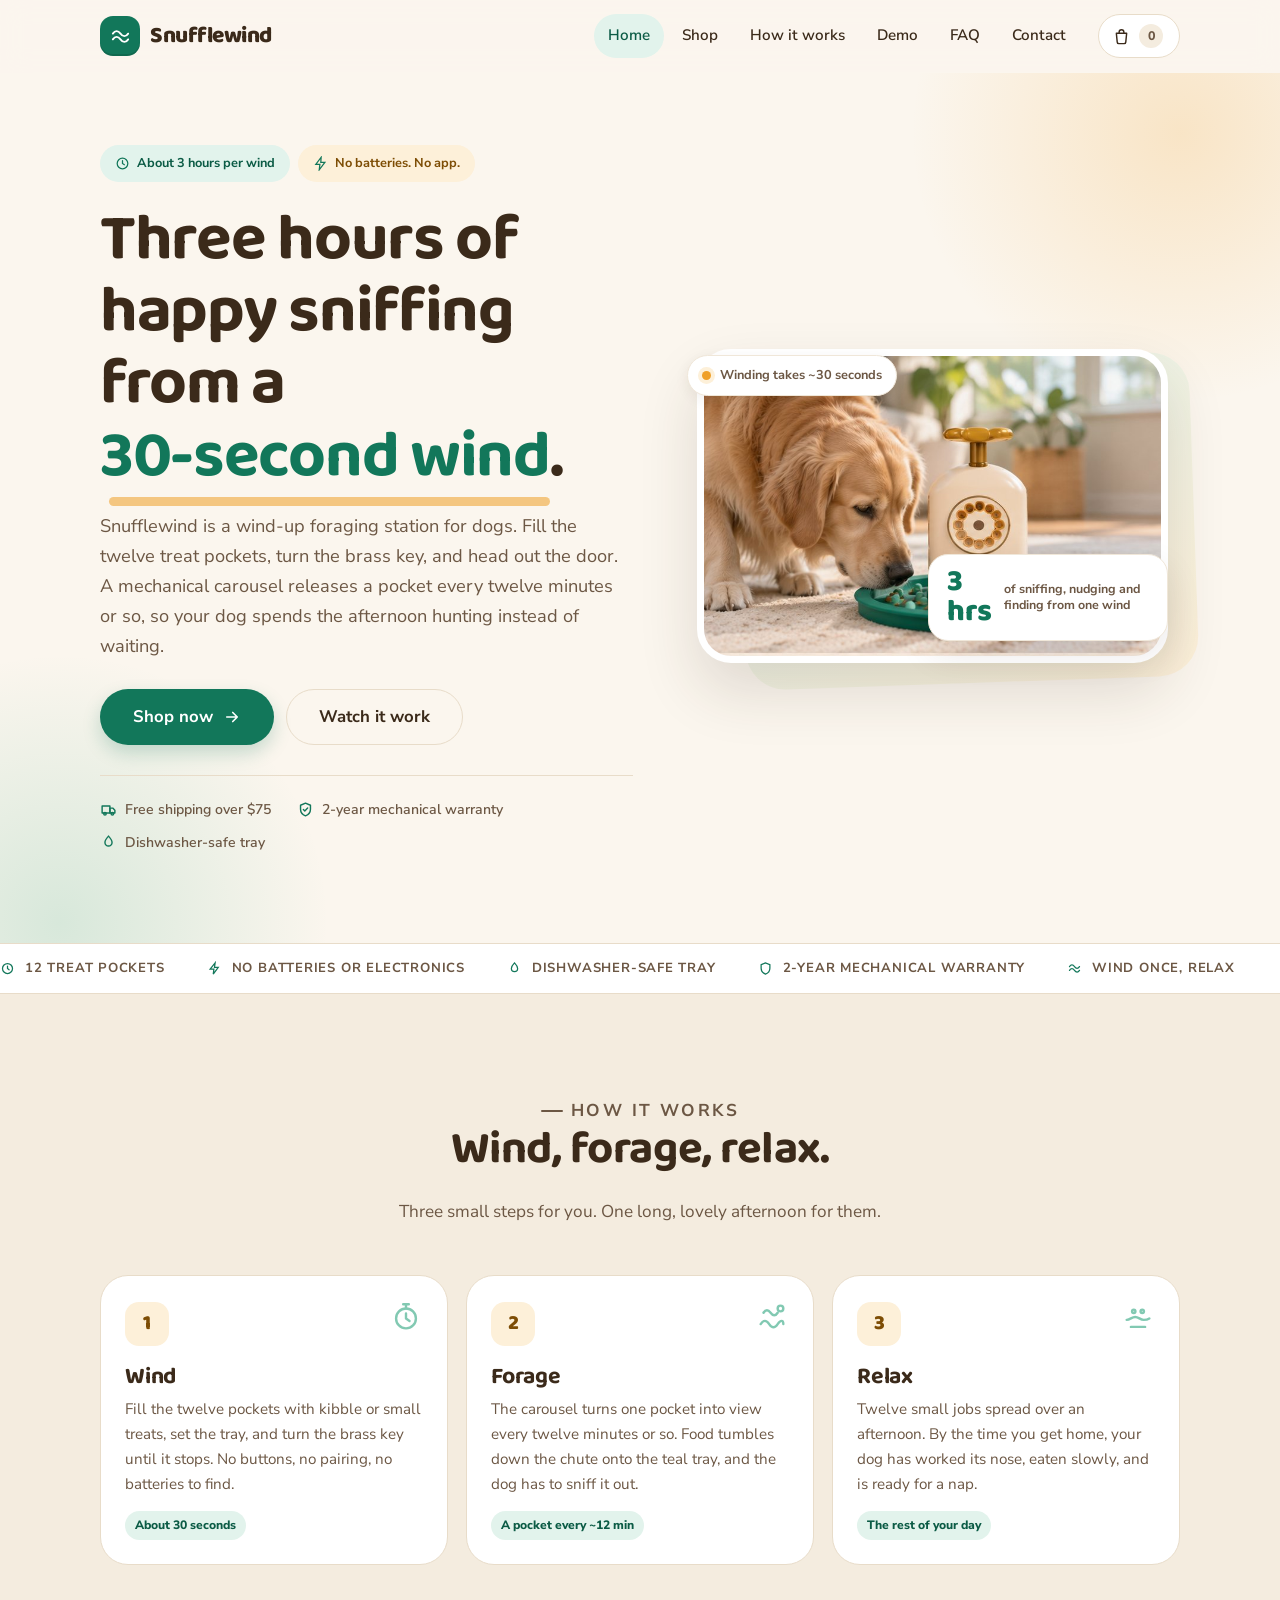
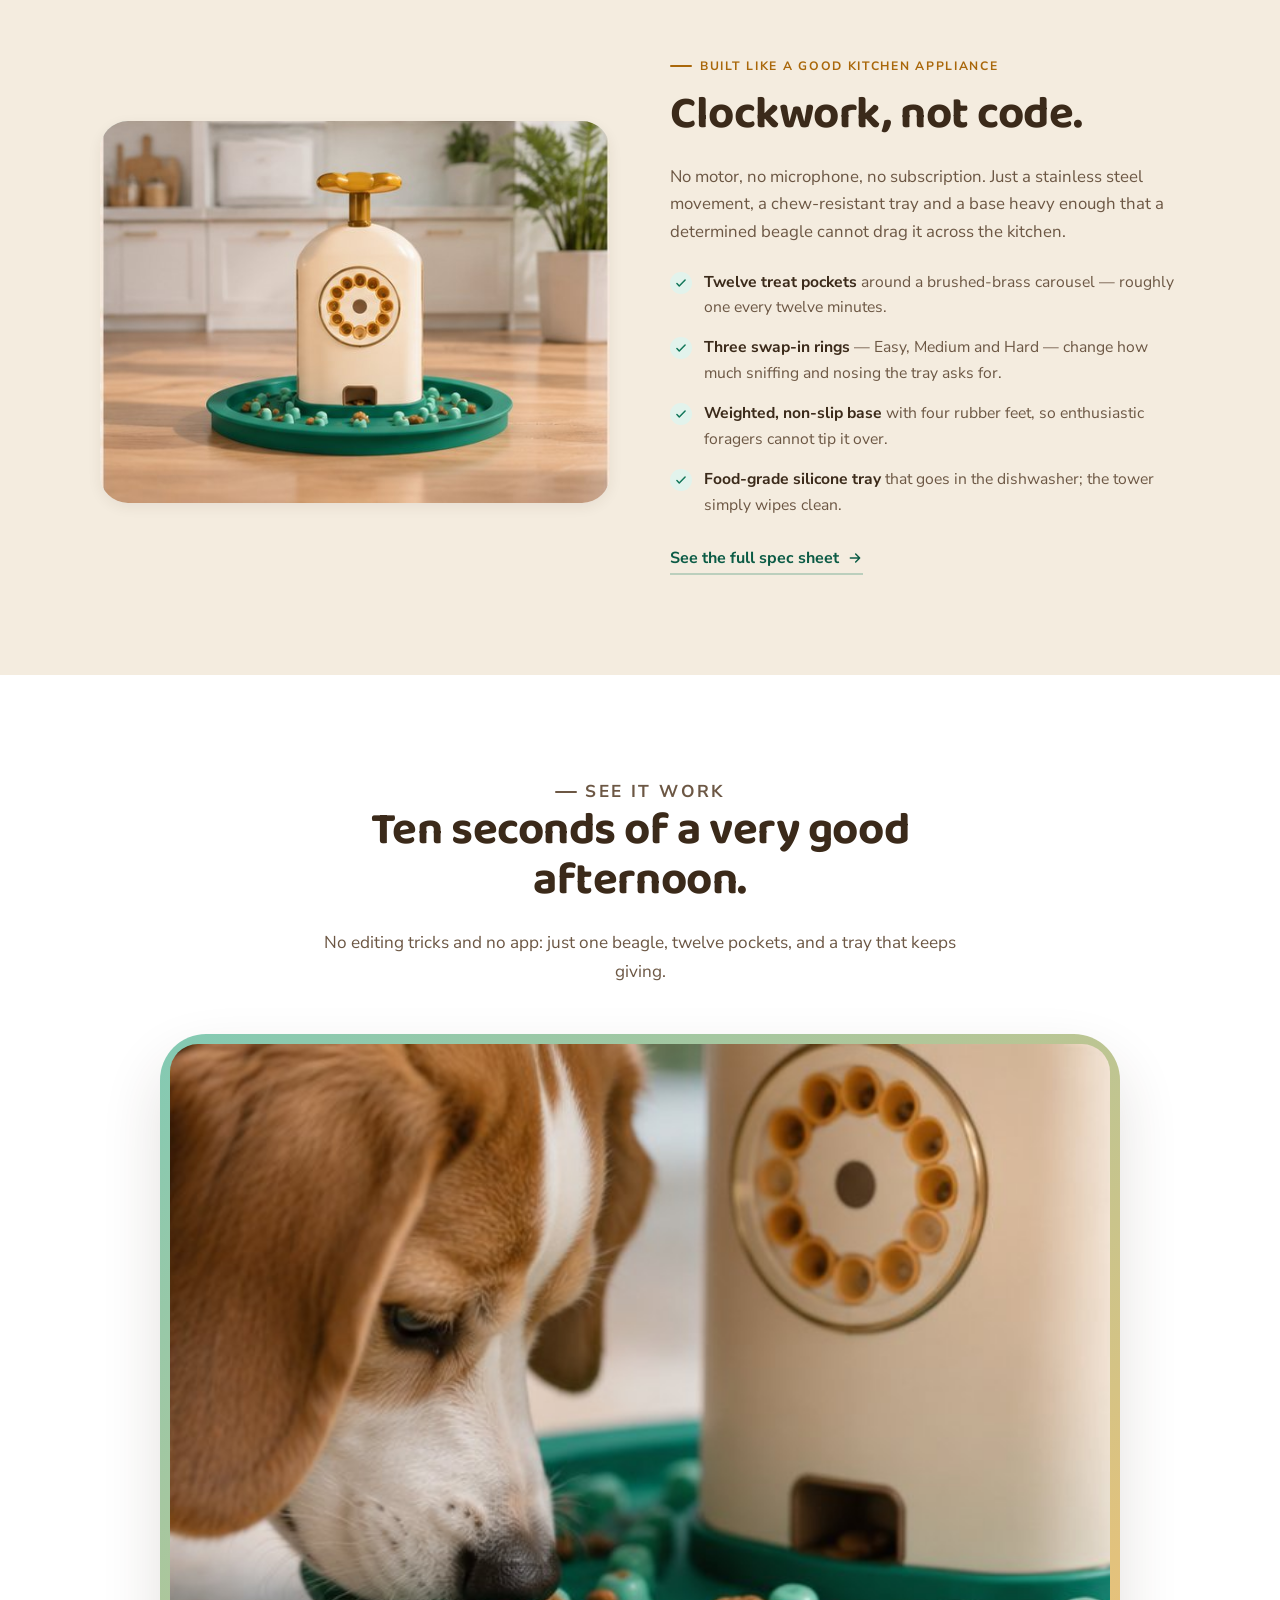
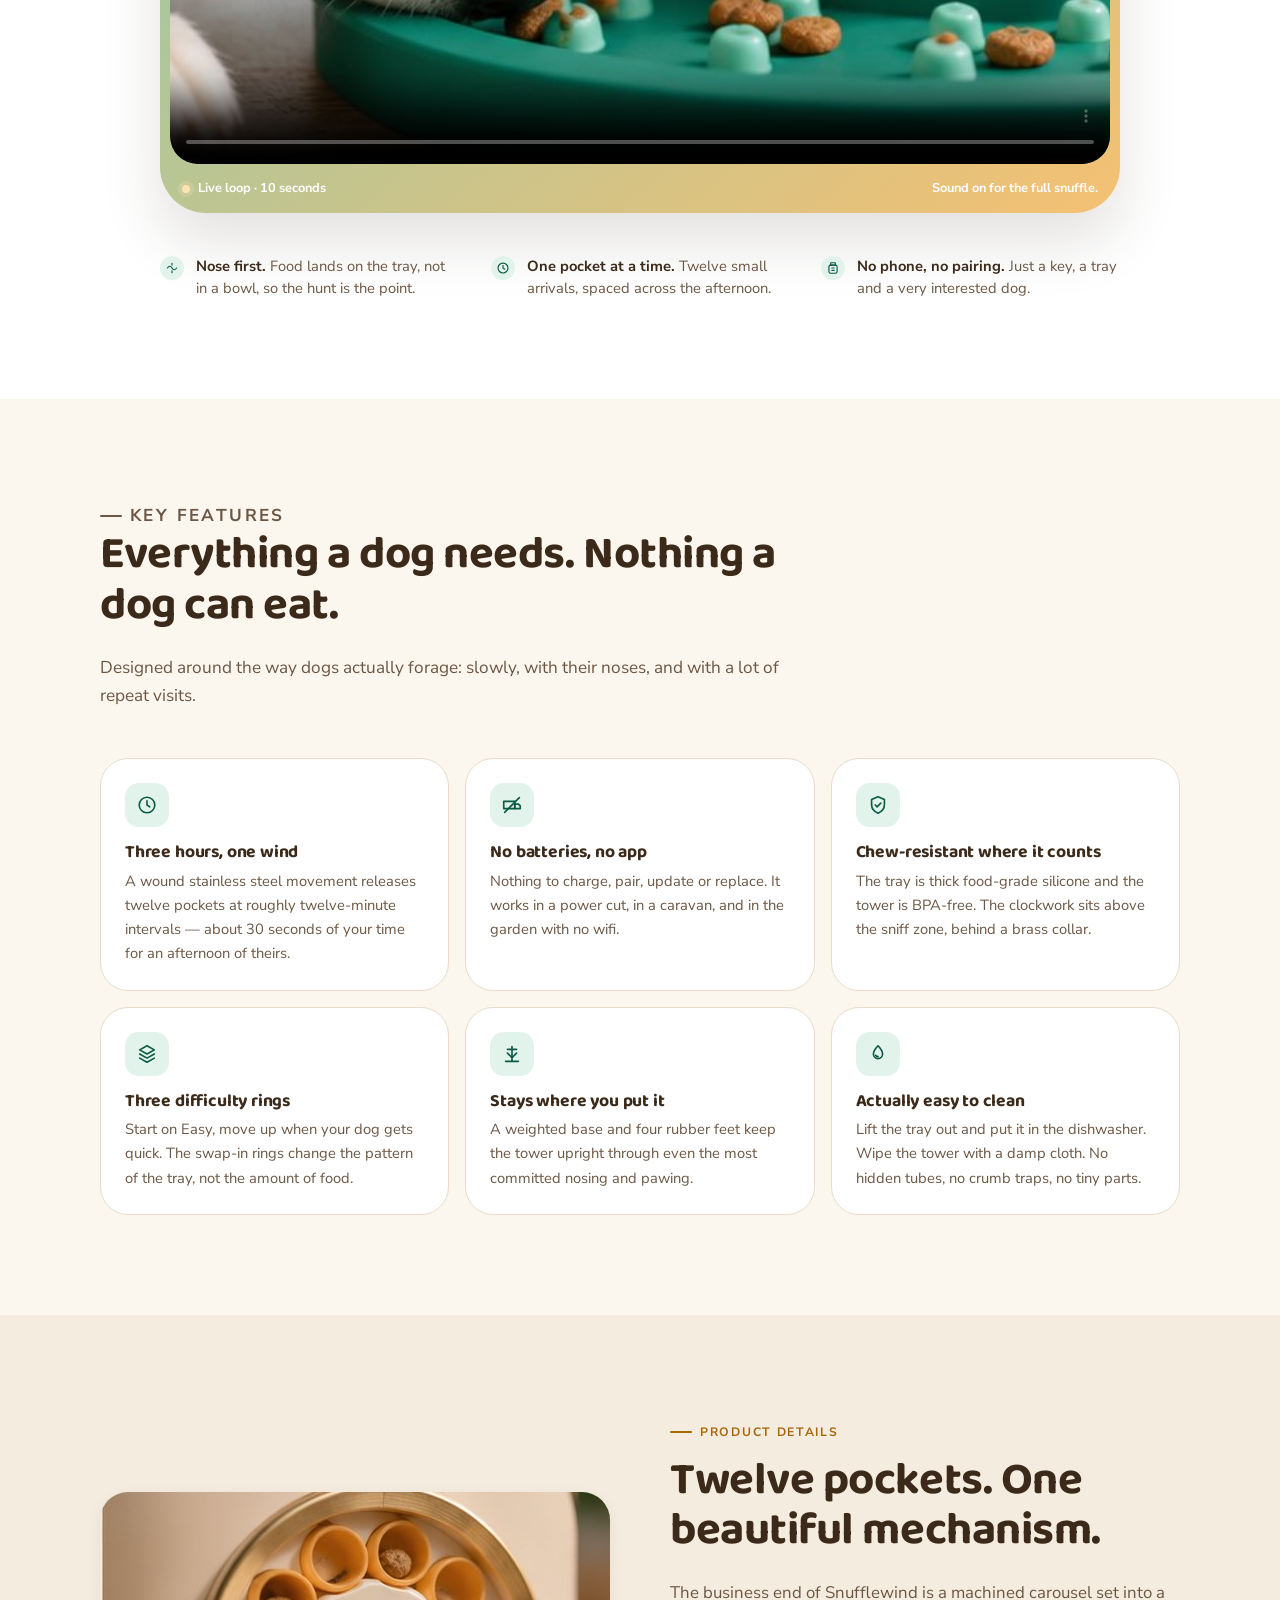
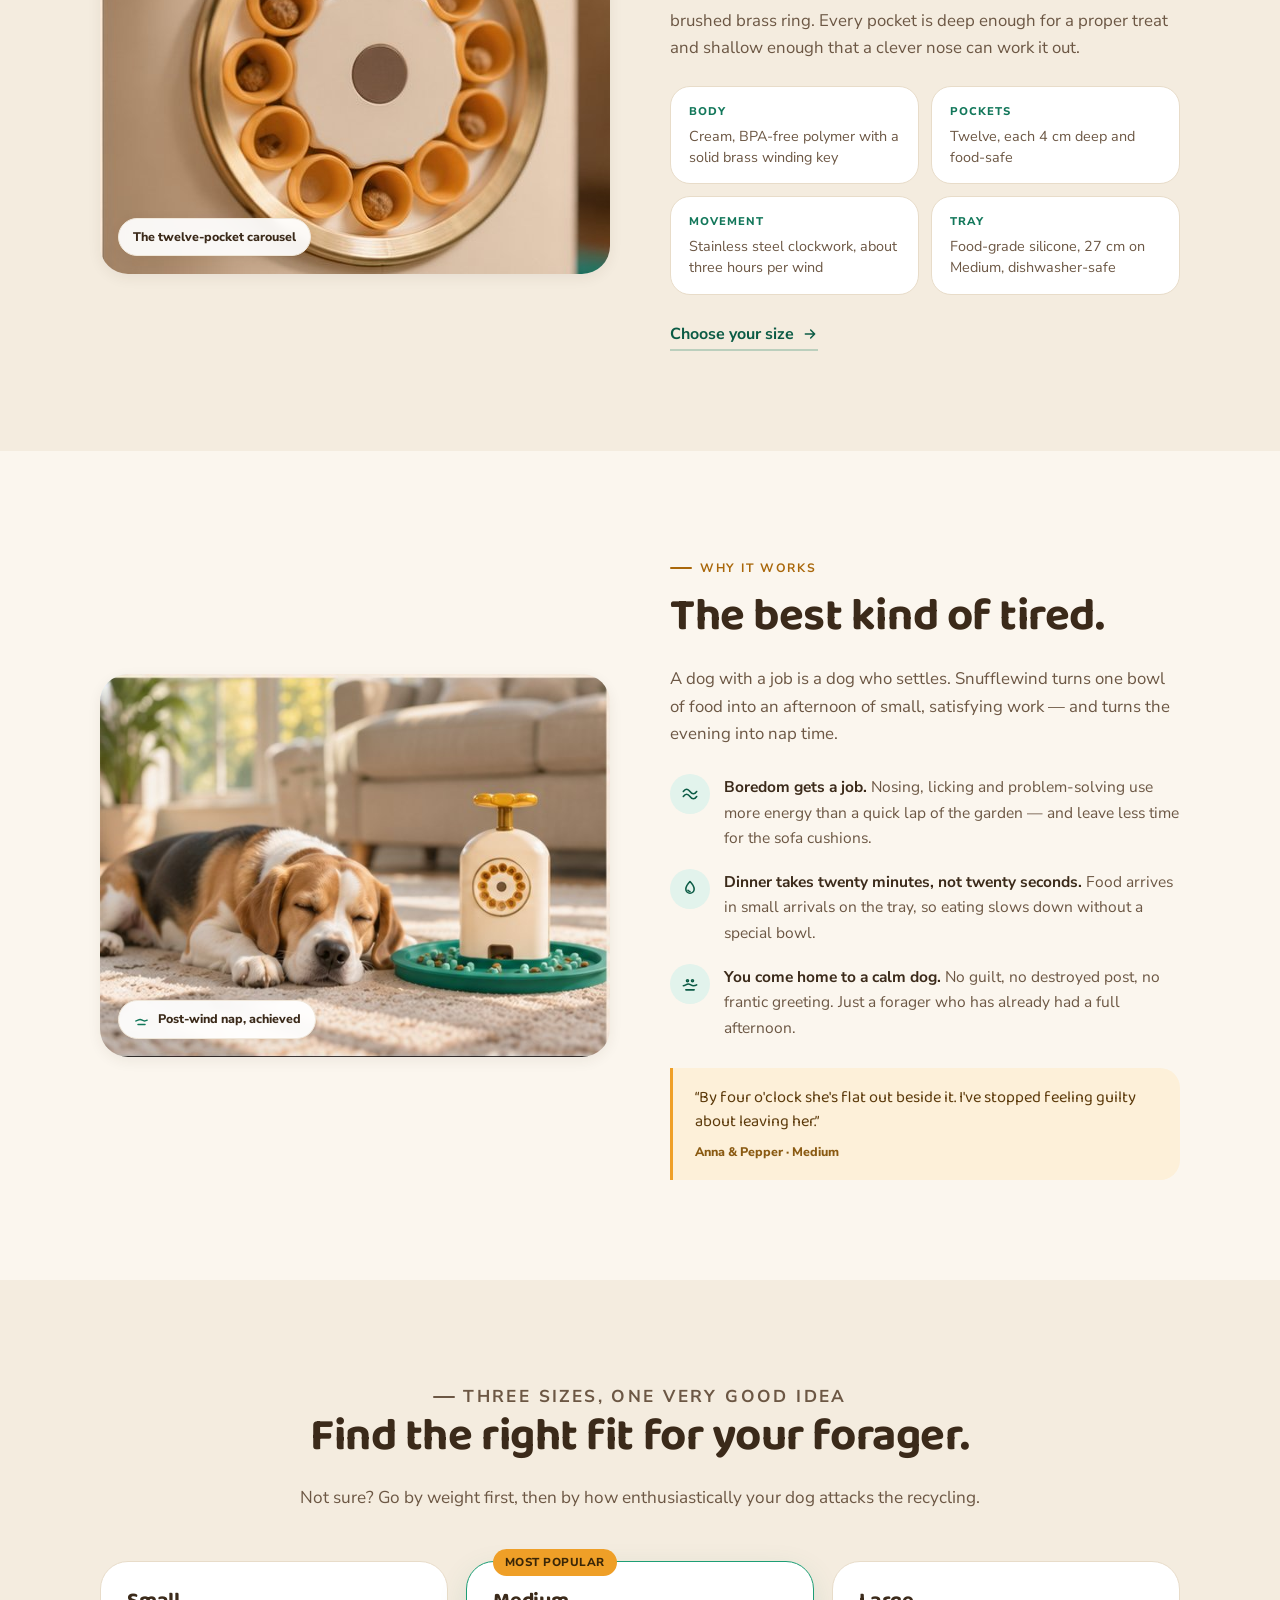
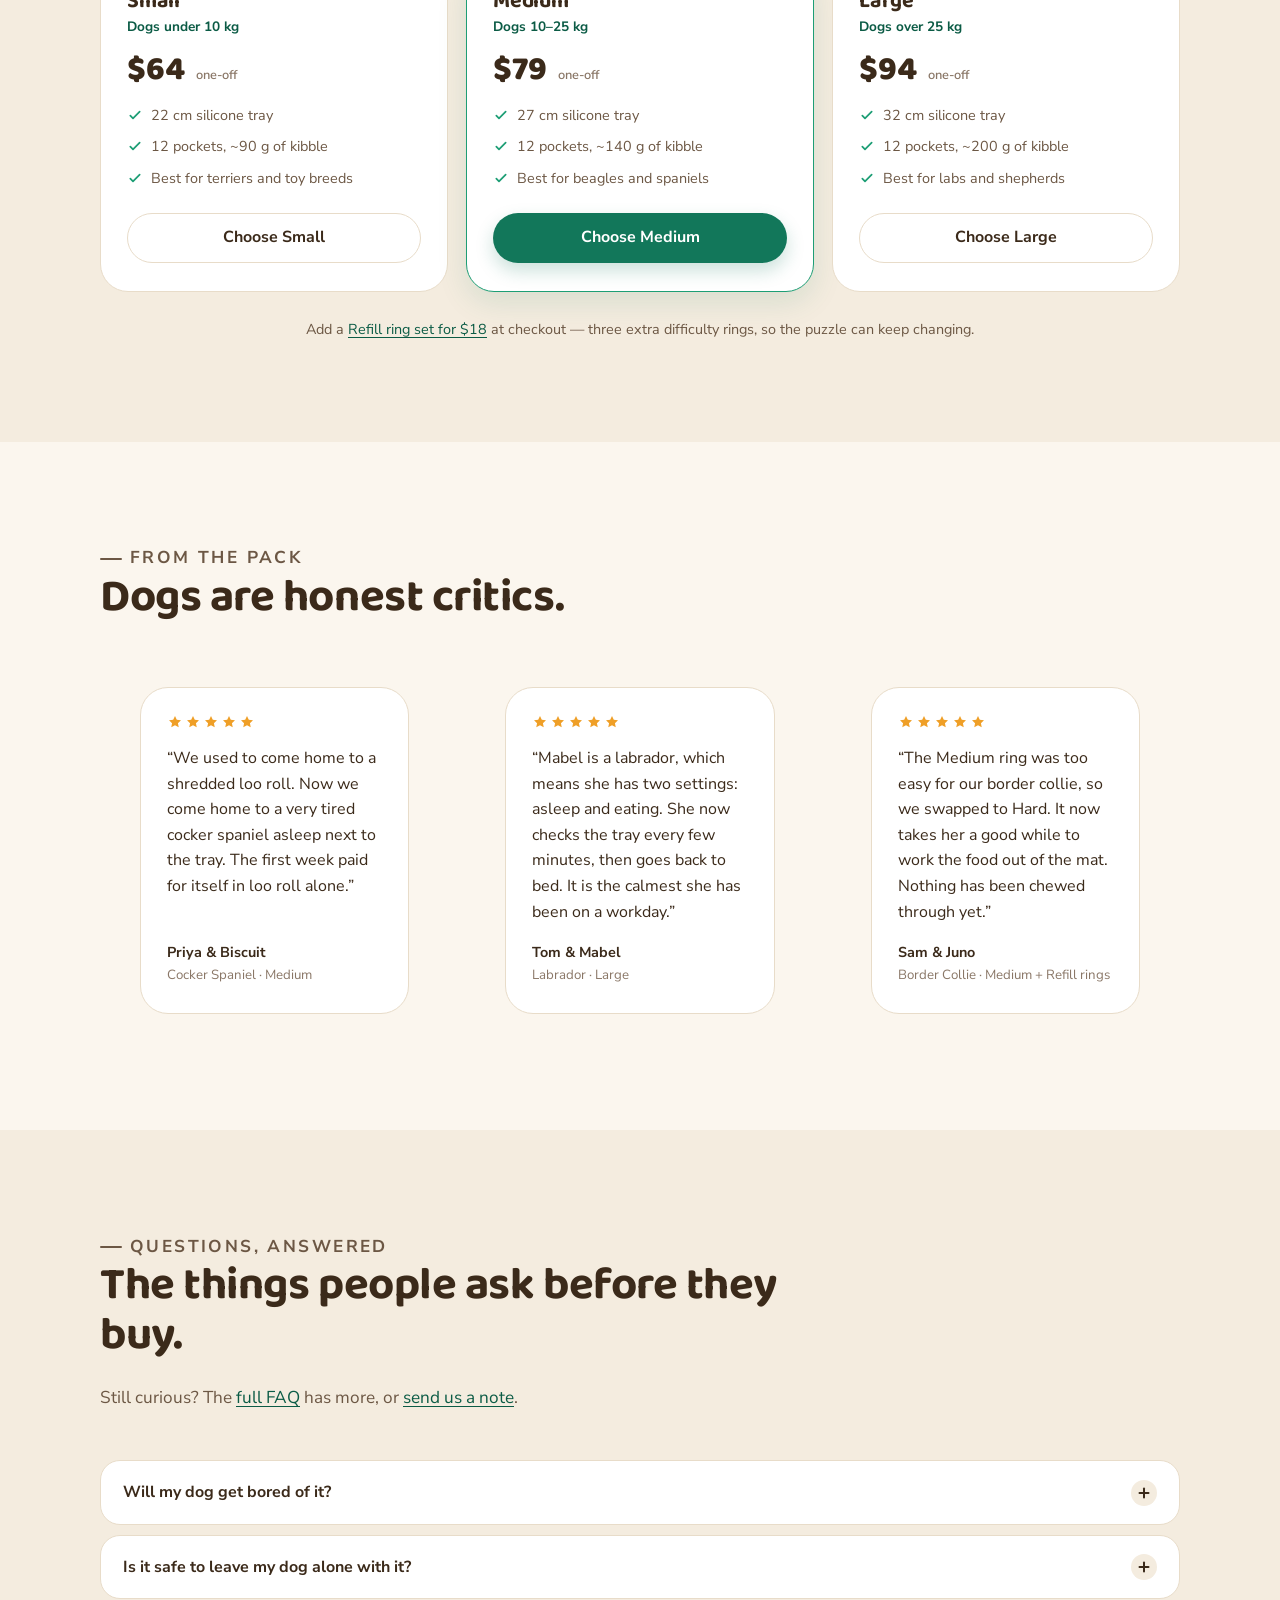
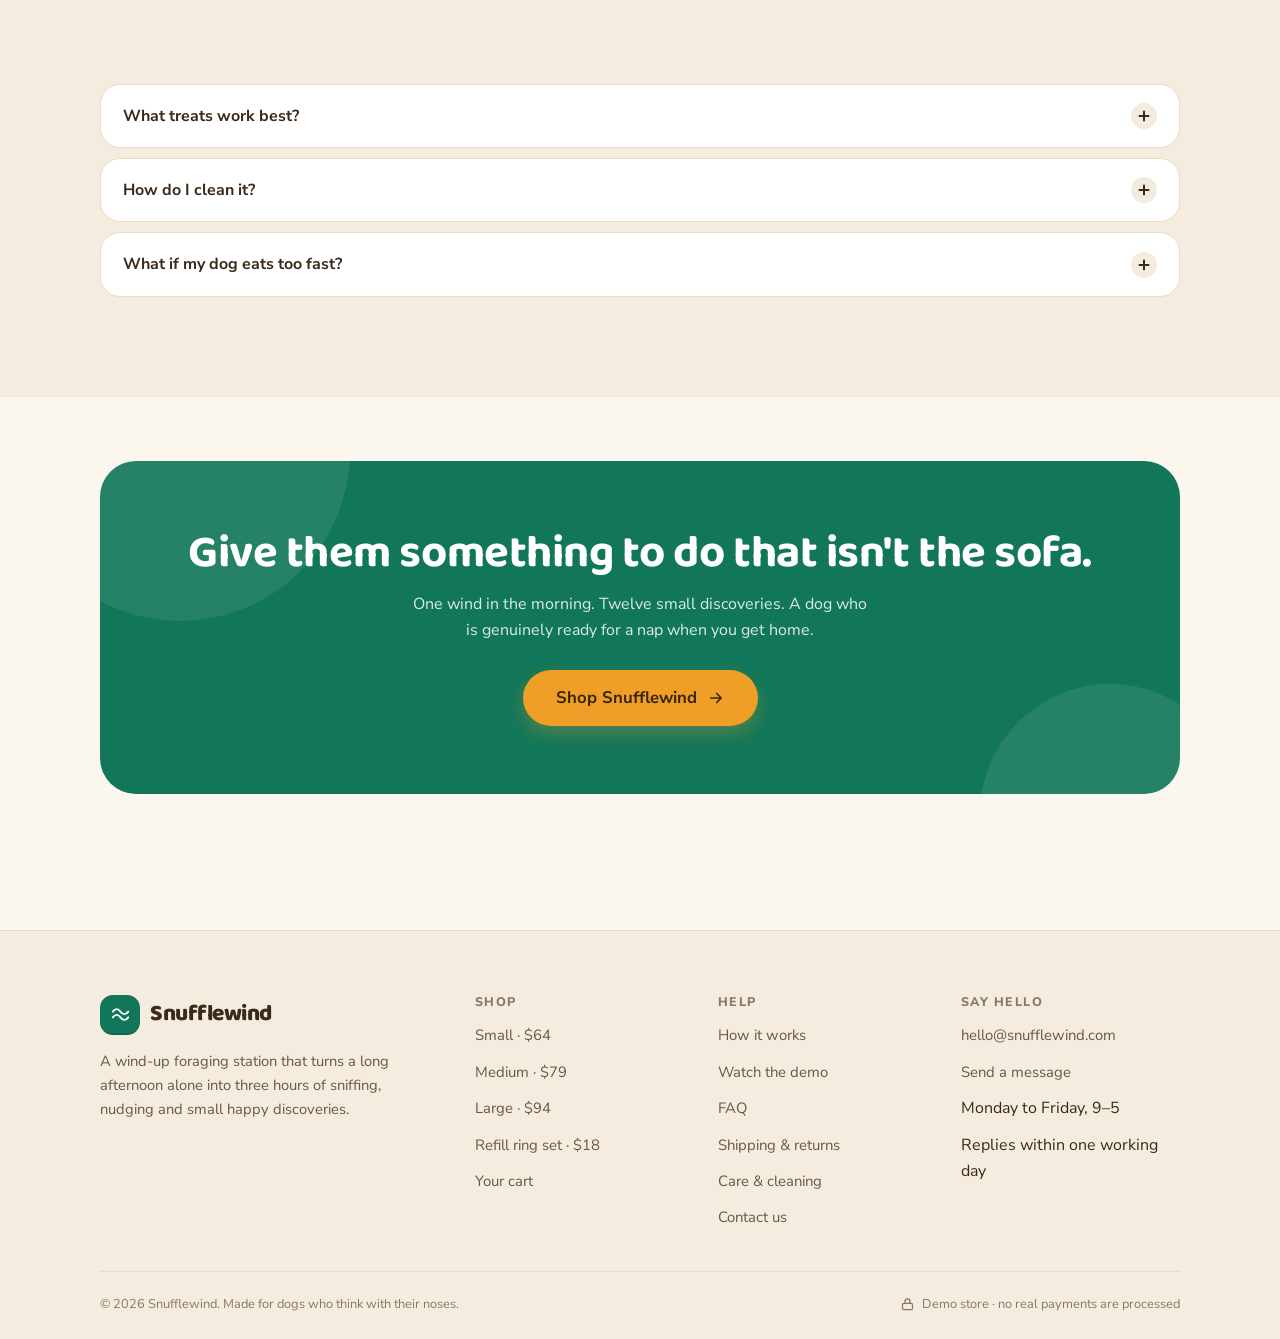
==== commit e888ee64: "Rebuild landing page with supplied dog photos and video demo" ====
--- a/index.html
+++ b/index.html
@@ -6,7 +6,9 @@
   <title>Snufflewind — the wind-up foraging station for dogs</title>
   <meta name="description" content="Snufflewind is a wind-up foraging station that keeps your dog busy for about three hours. Twelve treat pockets, a mechanical clockwork carousel, no batteries and no app.">
   <meta name="theme-color" content="#FBF6EE">
-  <link rel="icon" href="data:image/svg+xml,%3Csvg xmlns='http://www.w3.org/2000/svg' viewBox='0 0 100 100'%3E%3Crect width='100' height='100' rx='26' fill='%2312775A'/%3E%3Cg fill='%23FBF6EE'%3E%3Cellipse cx='50' cy='64' rx='17' ry='14'/%3E%3Cellipse cx='30' cy='45' rx='8' ry='10'/%3E%3Cellipse cx='43' cy='36' rx='8' ry='10'/%3E%3Cellipse cx='58' cy='36' rx='8' ry='10'/%3E%3Cellipse cx='71' cy='45' rx='8' ry='10'/%3E%3C/g%3E%3C/svg%3E">
+  <link rel="icon" href="images/favicon.svg" type="image/svg+xml">
+  <link rel="icon" href="images/favicon.png" type="image/png" sizes="512x512">
+  <link rel="apple-touch-icon" href="images/favicon.png">
   <link rel="preconnect" href="https://fonts.googleapis.com">
   <link rel="preconnect" href="https://fonts.gstatic.com" crossorigin>
   <link href="https://fonts.googleapis.com/css2?family=Baloo+2:wght@500;600;700;800&family=Nunito+Sans:wght@400;600;700;800&display=swap" rel="stylesheet">
@@ -29,6 +31,7 @@
         <a class="nav__link" href="index.html" aria-current="page">Home</a>
         <a class="nav__link" href="product.html">Shop</a>
         <a class="nav__link" href="index.html#how-it-works">How it works</a>
+        <a class="nav__link" href="index.html#demo">Demo</a>
         <a class="nav__link" href="faq.html">FAQ</a>
         <a class="nav__link" href="contact.html">Contact</a>
       </nav>
@@ -49,6 +52,8 @@
       <a href="index.html" aria-current="page">Home <span aria-hidden="true">→</span></a>
       <a href="product.html">Shop Snufflewind <span aria-hidden="true">→</span></a>
       <a href="index.html#how-it-works">How it works <span aria-hidden="true">→</span></a>
+      <a href="index.html#demo">Watch the demo <span aria-hidden="true">→</span></a>
+      <a href="index.html#details">Product details <span aria-hidden="true">→</span></a>
       <a href="index.html#why-dogs">Why dogs love it <span aria-hidden="true">→</span></a>
       <a href="faq.html">FAQ <span aria-hidden="true">→</span></a>
       <a href="contact.html">Contact <span aria-hidden="true">→</span></a>
@@ -74,10 +79,10 @@
           <h1>Three hours of happy sniffing from a <span class="accent">30-second wind</span>.</h1>
 
           <p class="hero__pitch">
-            Snufflewind is a wind-up foraging station for dogs. Fill the 12 treat pockets,
-            turn the crown, and head out the door. A mechanical clockwork carousel releases
-            a pocket of food every 12 minutes or so, and your dog spends the afternoon
-            hunting instead of waiting.
+            Snufflewind is a wind-up foraging station for dogs. Fill the twelve treat
+            pockets, turn the brass key, and head out the door. A mechanical carousel
+            releases a pocket every twelve minutes or so, so your dog spends the
+            afternoon hunting instead of waiting.
           </p>
 
           <div class="hero__actions">
@@ -85,7 +90,7 @@
               Shop now
               <svg viewBox="0 0 24 24" fill="none" stroke="currentColor" stroke-width="2.2" stroke-linecap="round" stroke-linejoin="round" aria-hidden="true"><path d="M5 12h14M13 6l6 6-6 6"/></svg>
             </a>
-            <a class="btn btn--ghost btn--lg" href="#how-it-works">See how it works</a>
+            <a class="btn btn--ghost btn--lg" href="#demo">Watch it work</a>
           </div>
 
           <div class="hero__proof">
@@ -105,9 +110,9 @@
         </div>
 
         <div class="hero__visual">
-          <div class="media media--hero" data-ph="hero">
-            <img class="media__img" src="images/hero.png" width="1200" height="1200" alt="The Snufflewind foraging station: a cream clockwork tower with an amber winding crown, dropping treats onto a green silicone sniff-mat tray" fetchpriority="high">
-          </div>
+          <figure class="hero__photo media">
+            <img class="media__img" src="images/hero-dog.jpg" width="993" height="504" alt="A golden retriever nosing a scatter of treats on the teal tray of a cream, brass-keyed Snufflewind station" fetchpriority="high">
+          </figure>
           <div class="hero__float" aria-hidden="true"><span class="dot"></span> Winding takes ~30 seconds</div>
           <div class="stat-card">
             <span class="stat-card__num">3 hrs</span>
@@ -135,46 +140,6 @@
       </div>
     </div>
 
-    <!-- Problem -->
-    <section class="section">
-      <div class="container">
-        <div class="section__head reveal">
-          <p class="eyebrow">The problem with "busy" toys</p>
-          <h2>Puzzle toys last five minutes. Snufflewind lasts three hours.</h2>
-          <p>Most things sold to keep a dog busy are either too easy, too fragile, or too fussy. We wanted something a dog could work at with its nose — and something that keeps working without a charger.</p>
-        </div>
-
-        <div class="compare">
-          <article class="compare__card reveal">
-            <span class="compare__tag">
-              <svg width="14" height="14" viewBox="0 0 24 24" fill="none" stroke="currentColor" stroke-width="2.2" stroke-linecap="round" aria-hidden="true"><circle cx="12" cy="12" r="8.5"/><path d="M12 8v4l2.5 2"/></svg>
-              Solved in ~5 minutes
-            </span>
-            <h3>Puzzle toys</h3>
-            <p>Flaps get flipped, the treats are gone, and the game is over before you have put your coat on. Clever dogs learn the trick once and never look at it again.</p>
-          </article>
-
-          <article class="compare__card reveal">
-            <span class="compare__tag">
-              <svg width="14" height="14" viewBox="0 0 24 24" fill="none" stroke="currentColor" stroke-width="2.2" stroke-linecap="round" aria-hidden="true"><path d="M3 7h11v9H3z"/><path d="M14 10h4l3 3v3h-7z"/><path d="m4 20 16-16"/></svg>
-              Chewed, flat, or out of app
-            </span>
-            <h3>Electronic feeders</h3>
-            <p>Motors jam, battery doors get gnawed, and the app wants an account, a login and a firmware update before it will drop a biscuit. Then the wifi drops.</p>
-          </article>
-
-          <article class="compare__card compare__card--win reveal">
-            <span class="compare__tag">
-              <svg width="14" height="14" viewBox="0 0 24 24" fill="none" stroke="currentColor" stroke-width="2.4" stroke-linecap="round" stroke-linejoin="round" aria-hidden="true"><path d="m5 13 4 4L19 7"/></svg>
-              Three hours, no power
-            </span>
-            <h3>Snufflewind</h3>
-            <p>Twelve pockets open one at a time, roughly every 12 minutes. Food lands on a silicone sniff-mat tray, so the hunting carries on long after the last treat has dropped.</p>
-          </article>
-        </div>
-      </div>
-    </section>
-
     <!-- How it works -->
     <section class="section section--soft" id="how-it-works">
       <div class="container">
@@ -189,7 +154,7 @@
             <span class="step__num">1</span>
             <svg class="step__icon" viewBox="0 0 24 24" fill="none" stroke="currentColor" stroke-width="1.7" stroke-linecap="round" stroke-linejoin="round" aria-hidden="true"><circle cx="12" cy="13" r="7"/><path d="M12 9.5V13l2.5 1.8"/><path d="M10 3h4M12 3v3"/></svg>
             <h3>Wind</h3>
-            <p>Fill the 12 pockets with kibble or small treats, set the tray, and turn the crown until it stops. No buttons, no pairing, no batteries to find.</p>
+            <p>Fill the twelve pockets with kibble or small treats, set the tray, and turn the brass key until it stops. No buttons, no pairing, no batteries to find.</p>
             <span class="step__meta">About 30 seconds</span>
           </article>
 
@@ -197,7 +162,7 @@
             <span class="step__num">2</span>
             <svg class="step__icon" viewBox="0 0 24 24" fill="none" stroke="currentColor" stroke-width="1.7" stroke-linecap="round" stroke-linejoin="round" aria-hidden="true"><path d="M4 17c2-3 4-3 6 0s4 3 6 0 4-3 4 0"/><path d="M6 9c1.5-2.4 3.3-2.4 5 0 1.7 2.4 3.5 2.4 5 0"/><circle cx="18" cy="6" r="2"/></svg>
             <h3>Forage</h3>
-            <p>The clockwork carousel turns a pocket into view every ~12 minutes. Food tumbles down the spout onto the tray, and the dog has to sniff it out.</p>
+            <p>The carousel turns one pocket into view every twelve minutes or so. Food tumbles down the chute onto the teal tray, and the dog has to sniff it out.</p>
             <span class="step__meta">A pocket every ~12 min</span>
           </article>
 
@@ -209,103 +174,82 @@
             <span class="step__meta">The rest of your day</span>
           </article>
         </div>
-      </div>
-    </section>
-
-    <!-- Split: mechanical -->
-    <section class="section">
-      <div class="container split">
-        <div class="reveal">
-          <div class="media" data-ph="steps">
-            <img class="media__img" src="images/how-it-works.png" width="1200" height="900" alt="A Snufflewind tower standing beside a treat-filled sniff-mat tray in a sunny living room" loading="lazy">
+
+        <div class="split split--spaced">
+          <div class="reveal">
+            <figure class="media media--lifestyle">
+              <img class="media__img" src="images/product-lifestyle.jpg" width="573" height="434" alt="The cream Snufflewind station standing on a light wood kitchen floor, its twelve orange pockets filled with treats" loading="lazy">
+            </figure>
           </div>
-        </div>
-        <div class="reveal">
-          <p class="eyebrow">Built like a good kitchen appliance</p>
-          <h2>Clockwork, not code.</h2>
-          <p class="lead">No motor, no microphone, no subscription. Just a stainless steel movement, a chew-resistant tray and a base heavy enough that a determined beagle cannot drag it across the kitchen.</p>
-          <ul class="checklist">
-            <li>
-              <svg viewBox="0 0 24 24" fill="none" stroke="currentColor" stroke-width="2.6" stroke-linecap="round" stroke-linejoin="round" aria-hidden="true"><path d="m5 13 4 4L19 7"/></svg>
-              <span><strong>12 treat pockets</strong> around a stainless steel carousel — roughly one every 12 minutes.</span>
-            </li>
-            <li>
-              <svg viewBox="0 0 24 24" fill="none" stroke="currentColor" stroke-width="2.6" stroke-linecap="round" stroke-linejoin="round" aria-hidden="true"><path d="m5 13 4 4L19 7"/></svg>
-              <span><strong>Three swap-in rings</strong> — Easy, Medium and Hard — change how much sniffing and nosing the tray asks for.</span>
-            </li>
-            <li>
-              <svg viewBox="0 0 24 24" fill="none" stroke="currentColor" stroke-width="2.6" stroke-linecap="round" stroke-linejoin="round" aria-hidden="true"><path d="m5 13 4 4L19 7"/></svg>
-              <span><strong>Weighted, non-slip base</strong> with four rubber feet, so enthusiastic foragers cannot tip it over.</span>
-            </li>
-            <li>
-              <svg viewBox="0 0 24 24" fill="none" stroke="currentColor" stroke-width="2.6" stroke-linecap="round" stroke-linejoin="round" aria-hidden="true"><path d="m5 13 4 4L19 7"/></svg>
-              <span><strong>Food-grade silicone tray</strong> that goes in the dishwasher; the tower simply wipes clean.</span>
-            </li>
-          </ul>
-          <p style="margin-top:24px;margin-bottom:0"><a class="link-arrow" href="product.html">See the full spec sheet
-            <svg viewBox="0 0 24 24" fill="none" stroke="currentColor" stroke-width="2.2" stroke-linecap="round" stroke-linejoin="round" aria-hidden="true"><path d="M5 12h14M13 6l6 6-6 6"/></svg>
-          </a></p>
-        </div>
-      </div>
-    </section>
-
-    <!-- Why dogs love it / timeline -->
-    <section class="section section--soft" id="why-dogs">
+          <div class="reveal">
+            <p class="eyebrow">Built like a good kitchen appliance</p>
+            <h2>Clockwork, not code.</h2>
+            <p class="lead">No motor, no microphone, no subscription. Just a stainless steel movement, a chew-resistant tray and a base heavy enough that a determined beagle cannot drag it across the kitchen.</p>
+            <ul class="checklist">
+              <li>
+                <svg viewBox="0 0 24 24" fill="none" stroke="currentColor" stroke-width="2.6" stroke-linecap="round" stroke-linejoin="round" aria-hidden="true"><path d="m5 13 4 4L19 7"/></svg>
+                <span><strong>Twelve treat pockets</strong> around a brushed-brass carousel — roughly one every twelve minutes.</span>
+              </li>
+              <li>
+                <svg viewBox="0 0 24 24" fill="none" stroke="currentColor" stroke-width="2.6" stroke-linecap="round" stroke-linejoin="round" aria-hidden="true"><path d="m5 13 4 4L19 7"/></svg>
+                <span><strong>Three swap-in rings</strong> — Easy, Medium and Hard — change how much sniffing and nosing the tray asks for.</span>
+              </li>
+              <li>
+                <svg viewBox="0 0 24 24" fill="none" stroke="currentColor" stroke-width="2.6" stroke-linecap="round" stroke-linejoin="round" aria-hidden="true"><path d="m5 13 4 4L19 7"/></svg>
+                <span><strong>Weighted, non-slip base</strong> with four rubber feet, so enthusiastic foragers cannot tip it over.</span>
+              </li>
+              <li>
+                <svg viewBox="0 0 24 24" fill="none" stroke="currentColor" stroke-width="2.6" stroke-linecap="round" stroke-linejoin="round" aria-hidden="true"><path d="m5 13 4 4L19 7"/></svg>
+                <span><strong>Food-grade silicone tray</strong> that goes in the dishwasher; the tower simply wipes clean.</span>
+              </li>
+            </ul>
+            <p class="split__cta"><a class="link-arrow" href="product.html#specs">See the full spec sheet
+              <svg viewBox="0 0 24 24" fill="none" stroke="currentColor" stroke-width="2.2" stroke-linecap="round" stroke-linejoin="round" aria-hidden="true"><path d="M5 12h14M13 6l6 6-6 6"/></svg>
+            </a></p>
+          </div>
+        </div>
+      </div>
+    </section>
+
+    <!-- Video demonstration -->
+    <section class="section section--white" id="demo">
       <div class="container">
-        <div class="section__head reveal">
-          <p class="eyebrow">Why dogs love it</p>
-          <h2>An afternoon that unfolds one pocket at a time.</h2>
-          <p>Dogs do not need more toys. They need something to do. Snufflewind turns a bowl of food into twelve small discoveries, spaced out enough to feel like a proper job.</p>
-        </div>
-
-        <div class="timeline-card reveal">
-          <div class="timeline-card__head">
-            <div>
-              <h3>One wind, twelve little moments</h3>
-              <p>A typical afternoon, from first pocket to happy flop.</p>
-            </div>
-            <span class="pill pill--teal">12 pockets · ~12 minutes apart</span>
-          </div>
-
-          <div class="timeline" role="img" aria-label="Timeline of twelve treat pocket releases, about twelve minutes apart, from twelve minutes to about two hours twenty-four, with the third hour spent sniffing and relaxing.">
-            <div class="timeline__rail"><span class="timeline__fill"></span></div>
-            <ol class="timeline__dots">
-              <li style="--n:1"><span class="timeline__dot"><svg viewBox="0 0 24 24" fill="currentColor" aria-hidden="true"><path d="M12 3.5l1.9 6.6 6.6 1.9-6.6 1.9L12 20.5l-1.9-6.6L3.5 12l6.6-1.9Z"/></svg></span><span class="timeline__time">0:12</span></li>
-              <li style="--n:2"><span class="timeline__dot"><svg viewBox="0 0 24 24" fill="currentColor" aria-hidden="true"><path d="M12 3.5l1.9 6.6 6.6 1.9-6.6 1.9L12 20.5l-1.9-6.6L3.5 12l6.6-1.9Z"/></svg></span><span class="timeline__time">0:24</span></li>
-              <li style="--n:3"><span class="timeline__dot"><svg viewBox="0 0 24 24" fill="currentColor" aria-hidden="true"><path d="M12 3.5l1.9 6.6 6.6 1.9-6.6 1.9L12 20.5l-1.9-6.6L3.5 12l6.6-1.9Z"/></svg></span><span class="timeline__time">0:36</span></li>
-              <li style="--n:4"><span class="timeline__dot"><svg viewBox="0 0 24 24" fill="currentColor" aria-hidden="true"><path d="M12 3.5l1.9 6.6 6.6 1.9-6.6 1.9L12 20.5l-1.9-6.6L3.5 12l6.6-1.9Z"/></svg></span><span class="timeline__time">0:48</span></li>
-              <li style="--n:5"><span class="timeline__dot"><svg viewBox="0 0 24 24" fill="currentColor" aria-hidden="true"><path d="M12 3.5l1.9 6.6 6.6 1.9-6.6 1.9L12 20.5l-1.9-6.6L3.5 12l6.6-1.9Z"/></svg></span><span class="timeline__time">1:00</span></li>
-              <li style="--n:6"><span class="timeline__dot"><svg viewBox="0 0 24 24" fill="currentColor" aria-hidden="true"><path d="M12 3.5l1.9 6.6 6.6 1.9-6.6 1.9L12 20.5l-1.9-6.6L3.5 12l6.6-1.9Z"/></svg></span><span class="timeline__time">1:12</span></li>
-              <li style="--n:7"><span class="timeline__dot"><svg viewBox="0 0 24 24" fill="currentColor" aria-hidden="true"><path d="M12 3.5l1.9 6.6 6.6 1.9-6.6 1.9L12 20.5l-1.9-6.6L3.5 12l6.6-1.9Z"/></svg></span><span class="timeline__time">1:24</span></li>
-              <li style="--n:8"><span class="timeline__dot"><svg viewBox="0 0 24 24" fill="currentColor" aria-hidden="true"><path d="M12 3.5l1.9 6.6 6.6 1.9-6.6 1.9L12 20.5l-1.9-6.6L3.5 12l6.6-1.9Z"/></svg></span><span class="timeline__time">1:36</span></li>
-              <li style="--n:9"><span class="timeline__dot"><svg viewBox="0 0 24 24" fill="currentColor" aria-hidden="true"><path d="M12 3.5l1.9 6.6 6.6 1.9-6.6 1.9L12 20.5l-1.9-6.6L3.5 12l6.6-1.9Z"/></svg></span><span class="timeline__time">1:48</span></li>
-              <li style="--n:10"><span class="timeline__dot"><svg viewBox="0 0 24 24" fill="currentColor" aria-hidden="true"><path d="M12 3.5l1.9 6.6 6.6 1.9-6.6 1.9L12 20.5l-1.9-6.6L3.5 12l6.6-1.9Z"/></svg></span><span class="timeline__time">2:00</span></li>
-              <li style="--n:11"><span class="timeline__dot"><svg viewBox="0 0 24 24" fill="currentColor" aria-hidden="true"><path d="M12 3.5l1.9 6.6 6.6 1.9-6.6 1.9L12 20.5l-1.9-6.6L3.5 12l6.6-1.9Z"/></svg></span><span class="timeline__time">2:12</span></li>
-              <li style="--n:12"><span class="timeline__dot"><svg viewBox="0 0 24 24" fill="currentColor" aria-hidden="true"><path d="M12 3.5l1.9 6.6 6.6 1.9-6.6 1.9L12 20.5l-1.9-6.6L3.5 12l6.6-1.9Z"/></svg></span><span class="timeline__time">2:24</span></li>
-            </ol>
-            <div class="timeline__scale">
-              <span>Wind at 0:00</span>
-              <span>Last pocket ~2:24</span>
-              <span>3:00 · still sniffing</span>
-            </div>
-          </div>
-
-          <div class="timeline__legend">
-            <span><i></i> Pocket opens</span>
-            <span><i class="amber"></i> Food lands on the tray</span>
-            <span><i style="background:#3B2A1A"></i> Nose goes to work</span>
-          </div>
-
-          <p class="timeline-note">
-            <svg viewBox="0 0 24 24" fill="none" stroke="currentColor" stroke-width="2" stroke-linecap="round" stroke-linejoin="round" aria-hidden="true"><circle cx="12" cy="12" r="8.5"/><path d="M12 8v4M12 15.5v.5"/></svg>
-            The last pocket opens around 2 hours 24. The rest of the third hour is spent checking the tray, re-checking the tray, and finally flopping down beside it. That is the point.
-          </p>
-        </div>
+        <div class="section__head section__head--center reveal">
+          <p class="eyebrow">See it work</p>
+          <h2>Ten seconds of a very good afternoon.</h2>
+          <p>No editing tricks and no app: just one beagle, twelve pockets, and a tray that keeps giving.</p>
+        </div>
+
+        <figure class="video-shell reveal">
+          <video class="video-shell__video" controls muted loop playsinline preload="metadata" poster="images/dog-using.jpg" width="1280" height="720" aria-label="A beagle nosing treats out of the teal Snufflewind tray while the carousel turns">
+            <source src="videos/dog_foraging_video_edited.mp4" type="video/mp4">
+            <p>Your browser cannot play this video. <a href="videos/dog_foraging_video_edited.mp4">Download it instead</a>.</p>
+          </video>
+          <figcaption class="video-shell__caption">
+            <span><span class="video-shell__dot" aria-hidden="true"></span> Live loop · 10 seconds</span>
+            <span>Sound on for the full snuffle.</span>
+          </figcaption>
+        </figure>
+
+        <ul class="video-points reveal">
+          <li>
+            <svg viewBox="0 0 24 24" fill="none" stroke="currentColor" stroke-width="2" stroke-linecap="round" stroke-linejoin="round" aria-hidden="true"><path d="M4 12c3-4 6-4 8 0s5 4 8 0"/><path d="M12 4v3M12 17v3"/></svg>
+            <span><strong>Nose first.</strong> Food lands on the tray, not in a bowl, so the hunt is the point.</span>
+          </li>
+          <li>
+            <svg viewBox="0 0 24 24" fill="none" stroke="currentColor" stroke-width="2" stroke-linecap="round" stroke-linejoin="round" aria-hidden="true"><circle cx="12" cy="12" r="8.5"/><path d="M12 7.5V12l3 2"/></svg>
+            <span><strong>One pocket at a time.</strong> Twelve small arrivals, spaced across the afternoon.</span>
+          </li>
+          <li>
+            <svg viewBox="0 0 24 24" fill="none" stroke="currentColor" stroke-width="2" stroke-linecap="round" stroke-linejoin="round" aria-hidden="true"><path d="M8 3h8v4H8z"/><rect x="5" y="7" width="14" height="14" rx="3"/><path d="M10 12h4M10 16h4"/></svg>
+            <span><strong>No phone, no pairing.</strong> Just a key, a tray and a very interested dog.</span>
+          </li>
+        </ul>
       </div>
     </section>
 
     <!-- Features -->
-    <section class="section">
+    <section class="section" id="features">
       <div class="container">
         <div class="section__head reveal">
           <p class="eyebrow">Key features</p>
@@ -319,7 +263,7 @@
               <svg viewBox="0 0 24 24" fill="none" stroke="currentColor" stroke-width="1.8" stroke-linecap="round" stroke-linejoin="round" aria-hidden="true"><circle cx="12" cy="12" r="8.5"/><path d="M12 7.5V12l3 2"/></svg>
             </span>
             <h3>Three hours, one wind</h3>
-            <p>A wound stainless steel movement releases 12 pockets at roughly 12-minute intervals — about 30 seconds of your time for an afternoon of theirs.</p>
+            <p>A wound stainless steel movement releases twelve pockets at roughly twelve-minute intervals — about 30 seconds of your time for an afternoon of theirs.</p>
           </article>
 
           <article class="feature reveal">
@@ -335,7 +279,7 @@
               <svg viewBox="0 0 24 24" fill="none" stroke="currentColor" stroke-width="1.8" stroke-linecap="round" stroke-linejoin="round" aria-hidden="true"><path d="M12 3 5 6v5.5c0 4.3 2.9 7.8 7 9.5 4.1-1.7 7-5.2 7-9.5V6l-7-3Z"/><path d="m9 12 2 2 4-4"/></svg>
             </span>
             <h3>Chew-resistant where it counts</h3>
-            <p>The tray is thick food-grade silicone and the tower is BPA-free. The clockwork sits above the sniff zone, behind a stainless collar.</p>
+            <p>The tray is thick food-grade silicone and the tower is BPA-free. The clockwork sits above the sniff zone, behind a brass collar.</p>
           </article>
 
           <article class="feature reveal">
@@ -361,6 +305,93 @@
             <h3>Actually easy to clean</h3>
             <p>Lift the tray out and put it in the dishwasher. Wipe the tower with a damp cloth. No hidden tubes, no crumb traps, no tiny parts.</p>
           </article>
+        </div>
+      </div>
+    </section>
+
+    <!-- Product details -->
+    <section class="section section--soft" id="details">
+      <div class="container split">
+        <div class="reveal detail-media">
+          <figure class="media media--detail">
+            <img class="media__img" src="images/detail-window.jpg" width="510" height="434" alt="Close-up of the brass-rimmed carousel with twelve orange treat pockets, each holding a biscuit" loading="lazy">
+          </figure>
+          <span class="detail-media__tag">The twelve-pocket carousel</span>
+        </div>
+        <div class="reveal">
+          <p class="eyebrow">Product details</p>
+          <h2>Twelve pockets. One beautiful mechanism.</h2>
+          <p class="lead">The business end of Snufflewind is a machined carousel set into a brushed brass ring. Every pocket is deep enough for a proper treat and shallow enough that a clever nose can work it out.</p>
+
+          <dl class="spec-grid">
+            <div class="spec">
+              <dt>Body</dt>
+              <dd>Cream, BPA-free polymer with a solid brass winding key</dd>
+            </div>
+            <div class="spec">
+              <dt>Pockets</dt>
+              <dd>Twelve, each 4 cm deep and food-safe</dd>
+            </div>
+            <div class="spec">
+              <dt>Movement</dt>
+              <dd>Stainless steel clockwork, about three hours per wind</dd>
+            </div>
+            <div class="spec">
+              <dt>Tray</dt>
+              <dd>Food-grade silicone, 27 cm on Medium, dishwasher-safe</dd>
+            </div>
+          </dl>
+
+          <p class="split__cta"><a class="link-arrow" href="product.html">Choose your size
+            <svg viewBox="0 0 24 24" fill="none" stroke="currentColor" stroke-width="2.2" stroke-linecap="round" stroke-linejoin="round" aria-hidden="true"><path d="M5 12h14M13 6l6 6-6 6"/></svg>
+          </a></p>
+        </div>
+      </div>
+    </section>
+
+    <!-- Benefits -->
+    <section class="section" id="benefits">
+      <div class="container split split--reverse">
+        <div class="reveal benefit-copy">
+          <p class="eyebrow">Why it works</p>
+          <h2>The best kind of tired.</h2>
+          <p class="lead">A dog with a job is a dog who settles. Snufflewind turns one bowl of food into an afternoon of small, satisfying work — and turns the evening into nap time.</p>
+
+          <ul class="benefit-list">
+            <li>
+              <span class="benefit-list__icon" aria-hidden="true">
+                <svg viewBox="0 0 24 24" fill="none" stroke="currentColor" stroke-width="1.9" stroke-linecap="round" stroke-linejoin="round"><path d="M4 9c2.4-3.6 5.4-3.6 8 0 2.6 3.6 5.6 3.6 8 0"/><path d="M4 15c2.4-3.6 5.4-3.6 8 0 2.6 3.6 5.6 3.6 8 0"/></svg>
+              </span>
+              <span><strong>Boredom gets a job.</strong> Nosing, licking and problem-solving use more energy than a quick lap of the garden — and leave less time for the sofa cushions.</span>
+            </li>
+            <li>
+              <span class="benefit-list__icon" aria-hidden="true">
+                <svg viewBox="0 0 24 24" fill="none" stroke="currentColor" stroke-width="1.9" stroke-linecap="round" stroke-linejoin="round"><path d="M12 3s5 5.2 5 9a5 5 0 0 1-10 0c0-3.8 5-9 5-9Z"/><path d="M9.5 13.5c.8 1 1.6 1.4 2.5 1.4"/></svg>
+              </span>
+              <span><strong>Dinner takes twenty minutes, not twenty seconds.</strong> Food arrives in small arrivals on the tray, so eating slows down without a special bowl.</span>
+            </li>
+            <li>
+              <span class="benefit-list__icon" aria-hidden="true">
+                <svg viewBox="0 0 24 24" fill="none" stroke="currentColor" stroke-width="1.9" stroke-linecap="round" stroke-linejoin="round"><path d="M4 14c2.5 0 3.5-2 6-2s3.5 2 6 2 4-1 4-1"/><path d="M7 19h10"/><circle cx="9" cy="8" r="1.2"/><circle cx="15" cy="8" r="1.2"/></svg>
+              </span>
+              <span><strong>You come home to a calm dog.</strong> No guilt, no destroyed post, no frantic greeting. Just a forager who has already had a full afternoon.</span>
+            </li>
+          </ul>
+
+          <figure class="benefit-quote">
+            <blockquote>“By four o'clock she's flat out beside it. I've stopped feeling guilty about leaving her.”</blockquote>
+            <figcaption>Anna &amp; Pepper · Medium</figcaption>
+          </figure>
+        </div>
+
+        <div class="reveal benefit-media">
+          <figure class="media media--relaxed">
+            <img class="media__img" src="images/dog-relaxed.jpg" width="583" height="440" alt="A beagle asleep on a sunlit rug beside the Snufflewind station and its teal tray" loading="lazy">
+          </figure>
+          <span class="benefit-media__pill">
+            <svg viewBox="0 0 24 24" fill="none" stroke="currentColor" stroke-width="2" stroke-linecap="round" stroke-linejoin="round" aria-hidden="true"><path d="M4 14c2.5 0 3.5-2 6-2s3.5 2 6 2 4-1 4-1"/><path d="M7 19h10"/></svg>
+            Post-wind nap, achieved
+          </span>
         </div>
       </div>
     </section>
@@ -420,7 +451,7 @@
     </section>
 
     <!-- Reviews -->
-    <section class="section">
+    <section class="section" id="why-dogs">
       <div class="container">
         <div class="section__head reveal">
           <p class="eyebrow">From the pack</p>
@@ -501,21 +532,21 @@
           <details class="faq__item reveal">
             <summary>What treats work best?<span class="faq__icon" aria-hidden="true"></span></summary>
             <div class="faq__body">
-              <p>Dry kibble, small training treats, or broken-up biscuits — anything that fits through the spout without crumbling. Avoid sticky or greasy food, which can gum up the carousel. A few pieces of carrot work nicely too.</p>
+              <p>Dry kibble, small training treats, or broken-up biscuits — anything that fits through the chute without crumbling. Avoid sticky or greasy food, which can gum up the carousel. A few pieces of carrot work nicely too.</p>
             </div>
           </details>
 
           <details class="faq__item reveal">
             <summary>How do I clean it?<span class="faq__icon" aria-hidden="true"></span></summary>
             <div class="faq__body">
-              <p>Lift out the silicone tray and put it on the top rack of the dishwasher, or wash it by hand. Wipe the tower and spout with a damp cloth and mild soap. Do not submerge the tower or put the clockwork in the dishwasher.</p>
+              <p>Lift out the silicone tray and put it on the top rack of the dishwasher, or wash it by hand. Wipe the tower and chute with a damp cloth and mild soap. Do not submerge the tower or put the clockwork in the dishwasher.</p>
             </div>
           </details>
 
           <details class="faq__item reveal">
             <summary>What if my dog eats too fast?<span class="faq__icon" aria-hidden="true"></span></summary>
             <div class="faq__body">
-              <p>That is exactly what the tray is for. Food lands in the sniff mat rather than a bowl, so it takes nosing and licking to get it out. Use the Hard ring and slightly larger pieces to slow things down further.</p>
+              <p>That is exactly what the tray is for. Food lands in the sniff tray rather than a bowl, so it takes nosing and licking to get it out. Use the Hard ring and slightly larger pieces to slow things down further.</p>
             </div>
           </details>
         </div>
@@ -565,6 +596,7 @@
           <h3>Help</h3>
           <ul>
             <li><a href="index.html#how-it-works">How it works</a></li>
+            <li><a href="index.html#demo">Watch the demo</a></li>
             <li><a href="faq.html">FAQ</a></li>
             <li><a href="faq.html#shipping">Shipping &amp; returns</a></li>
             <li><a href="faq.html#care">Care &amp; cleaning</a></li>
--- a/css/styles.css
+++ b/css/styles.css
@@ -772,8 +772,29 @@
 }
 
 .hero__visual .media {
-  aspect-ratio: 1 / 1;
-  box-shadow: var(--shadow-md);
+  aspect-ratio: 3 / 2;
+  border: 7px solid var(--surface);
+  border-radius: 34px;
+  background: var(--surface);
+  box-shadow: var(--shadow-lg);
+}
+
+.hero__visual .media__img {
+  object-position: 45% 50%;
+}
+
+.hero__visual::before {
+  content: "";
+  position: absolute;
+  z-index: -1;
+  inset: 22px -14px -20px 44px;
+  border-radius: 40px;
+  background: linear-gradient(150deg, var(--teal-soft), var(--amber-soft));
+  transform: rotate(-2deg);
+}
+
+.hero__photo {
+  margin: 0;
 }
 
 .stat-card {
@@ -1022,6 +1043,48 @@
   .split {
     grid-template-columns: 1fr 1fr;
   }
+
+  .split--reverse > :first-child {
+    order: 2;
+  }
+}
+
+.split--spaced {
+  margin-top: clamp(46px, 7vw, 84px);
+}
+
+.split .lead {
+  color: var(--ink-soft);
+  font-size: 1.05rem;
+}
+
+.split__cta {
+  margin: 26px 0 0;
+}
+
+.media--lifestyle,
+.media--detail,
+.media--relaxed {
+  margin: 0;
+  box-shadow: var(--shadow-md);
+}
+
+.media--lifestyle {
+  aspect-ratio: 4 / 3;
+}
+
+.media--detail {
+  aspect-ratio: 4 / 3;
+}
+
+.media--relaxed {
+  aspect-ratio: 4 / 3;
+}
+
+@media (max-width: 520px) {
+  .hero__visual::before {
+    inset: 16px -8px -14px 28px;
+  }
 }
 
 .checklist {
@@ -1278,6 +1341,233 @@
   .features {
     grid-template-columns: repeat(3, 1fr);
   }
+}
+
+/* ---------- Video demonstration ---------- */
+.video-shell {
+  max-width: 960px;
+  margin: 0 auto;
+  padding: 10px;
+  border-radius: calc(var(--radius-xl) + 10px);
+  background: linear-gradient(140deg, rgba(29, 158, 117, 0.55), rgba(239, 159, 39, 0.65));
+  box-shadow: var(--shadow-lg);
+}
+
+.video-shell__video {
+  display: block;
+  width: 100%;
+  aspect-ratio: 16 / 9;
+  border-radius: var(--radius-lg);
+  background: #120c07;
+  object-fit: cover;
+}
+
+.video-shell__caption {
+  display: flex;
+  flex-wrap: wrap;
+  align-items: center;
+  justify-content: space-between;
+  gap: 6px 20px;
+  padding: 14px 12px 4px;
+  color: #fff;
+  font-size: 0.8rem;
+  font-weight: 700;
+}
+
+.video-shell__caption span {
+  display: inline-flex;
+  align-items: center;
+  gap: 8px;
+}
+
+.video-shell__dot {
+  width: 8px;
+  height: 8px;
+  border-radius: 50%;
+  background: #ffe3b0;
+  box-shadow: 0 0 0 4px rgba(255, 227, 176, 0.22);
+}
+
+.video-points {
+  display: grid;
+  gap: 18px;
+  max-width: 960px;
+  margin: clamp(28px, 4vw, 42px) auto 0;
+}
+
+.video-points li {
+  display: flex;
+  align-items: flex-start;
+  gap: 12px;
+  color: var(--ink-soft);
+  font-size: 0.92rem;
+  line-height: 1.5;
+}
+
+.video-points svg {
+  flex: none;
+  width: 24px;
+  height: 24px;
+  padding: 5px;
+  margin-top: 1px;
+  border-radius: 50%;
+  background: var(--teal-soft);
+  color: var(--teal-dark);
+}
+
+.video-points strong {
+  color: var(--ink);
+}
+
+@media (min-width: 760px) {
+  .video-points {
+    grid-template-columns: repeat(3, 1fr);
+    gap: 32px;
+  }
+}
+
+/* ---------- Product details ---------- */
+.detail-media {
+  position: relative;
+}
+
+.detail-media__tag {
+  position: absolute;
+  left: 18px;
+  bottom: 18px;
+  display: inline-flex;
+  align-items: center;
+  padding: 8px 14px;
+  border-radius: var(--radius-pill);
+  background: rgba(255, 255, 255, 0.93);
+  border: 1px solid var(--line-soft);
+  box-shadow: var(--shadow-sm);
+  color: var(--ink);
+  font-size: 0.78rem;
+  font-weight: 800;
+  backdrop-filter: blur(4px);
+}
+
+.spec-grid {
+  display: grid;
+  grid-template-columns: repeat(2, minmax(0, 1fr));
+  gap: 12px;
+  margin: 24px 0 0;
+}
+
+.spec {
+  padding: 16px 18px;
+  border-radius: var(--radius-md);
+  background: var(--surface);
+  border: 1px solid var(--line);
+}
+
+.spec dt {
+  margin-bottom: 4px;
+  font-size: 0.7rem;
+  font-weight: 800;
+  letter-spacing: 0.09em;
+  text-transform: uppercase;
+  color: var(--teal-deep);
+}
+
+.spec dd {
+  margin: 0;
+  color: var(--ink-soft);
+  font-size: 0.9rem;
+  line-height: 1.45;
+}
+
+@media (max-width: 520px) {
+  .spec-grid {
+    grid-template-columns: 1fr;
+  }
+}
+
+/* ---------- Benefits ---------- */
+.benefit-media {
+  position: relative;
+}
+
+.benefit-media__pill {
+  position: absolute;
+  left: 18px;
+  bottom: 18px;
+  display: inline-flex;
+  align-items: center;
+  gap: 8px;
+  padding: 8px 14px;
+  border-radius: var(--radius-pill);
+  background: rgba(255, 255, 255, 0.93);
+  border: 1px solid var(--line-soft);
+  box-shadow: var(--shadow-sm);
+  color: var(--ink);
+  font-size: 0.78rem;
+  font-weight: 800;
+  backdrop-filter: blur(4px);
+}
+
+.benefit-media__pill svg {
+  width: 17px;
+  height: 17px;
+  color: var(--teal-deep);
+}
+
+.benefit-list {
+  display: grid;
+  gap: 18px;
+  margin: 26px 0 0;
+}
+
+.benefit-list li {
+  display: flex;
+  align-items: flex-start;
+  gap: 14px;
+  color: var(--ink-soft);
+  font-size: 0.97rem;
+}
+
+.benefit-list strong {
+  color: var(--ink);
+}
+
+.benefit-list__icon {
+  flex: none;
+  display: grid;
+  place-items: center;
+  width: 40px;
+  height: 40px;
+  border-radius: 50%;
+  background: var(--teal-soft);
+  color: var(--teal-dark);
+}
+
+.benefit-list__icon svg {
+  width: 20px;
+  height: 20px;
+}
+
+.benefit-quote {
+  margin: 28px 0 0;
+  padding: 18px 22px;
+  border-left: 3px solid var(--amber);
+  border-radius: 0 var(--radius-md) var(--radius-md) 0;
+  background: var(--amber-soft);
+}
+
+.benefit-quote blockquote {
+  margin: 0;
+  font-family: var(--font-display);
+  font-size: 1.02rem;
+  line-height: 1.45;
+  color: #5c3a0b;
+}
+
+.benefit-quote figcaption {
+  margin-top: 8px;
+  font-size: 0.78rem;
+  font-weight: 800;
+  color: #8a5a12;
 }
 
 /* ---------- Sizes ---------- */
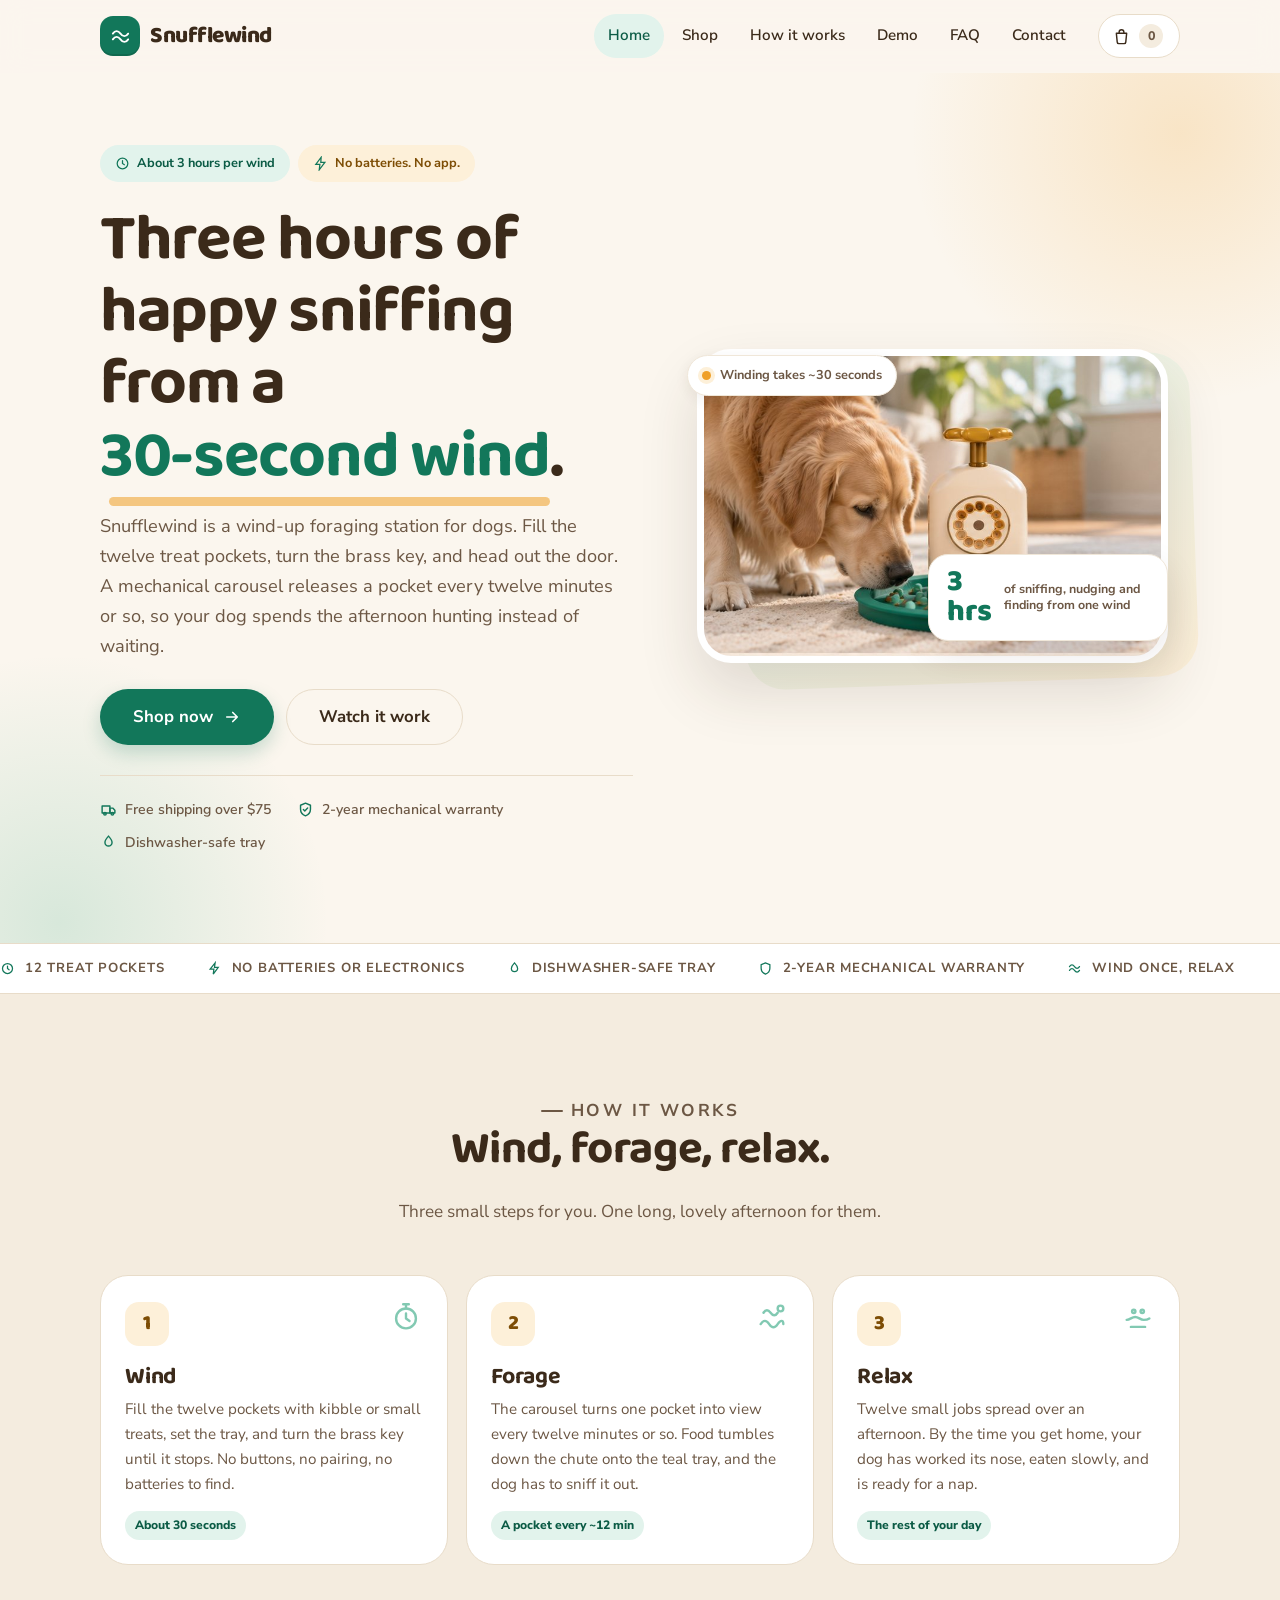
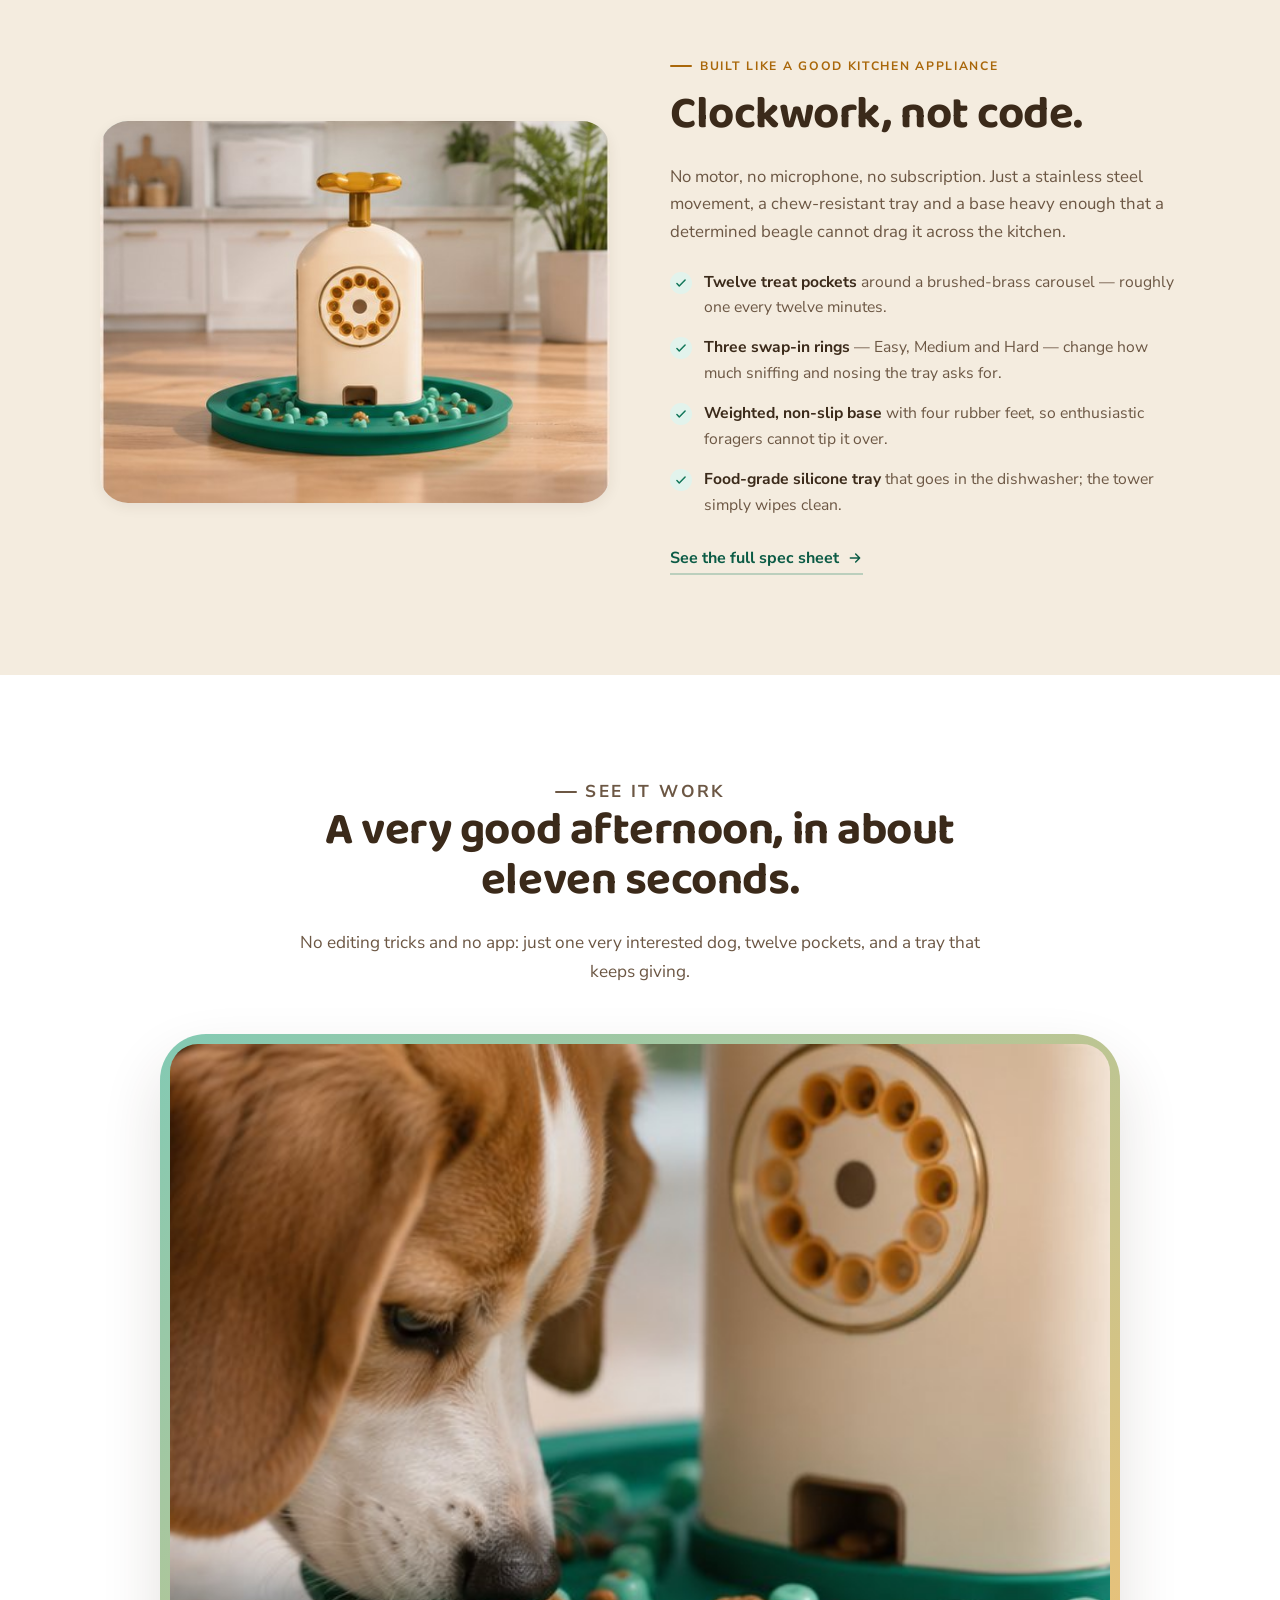
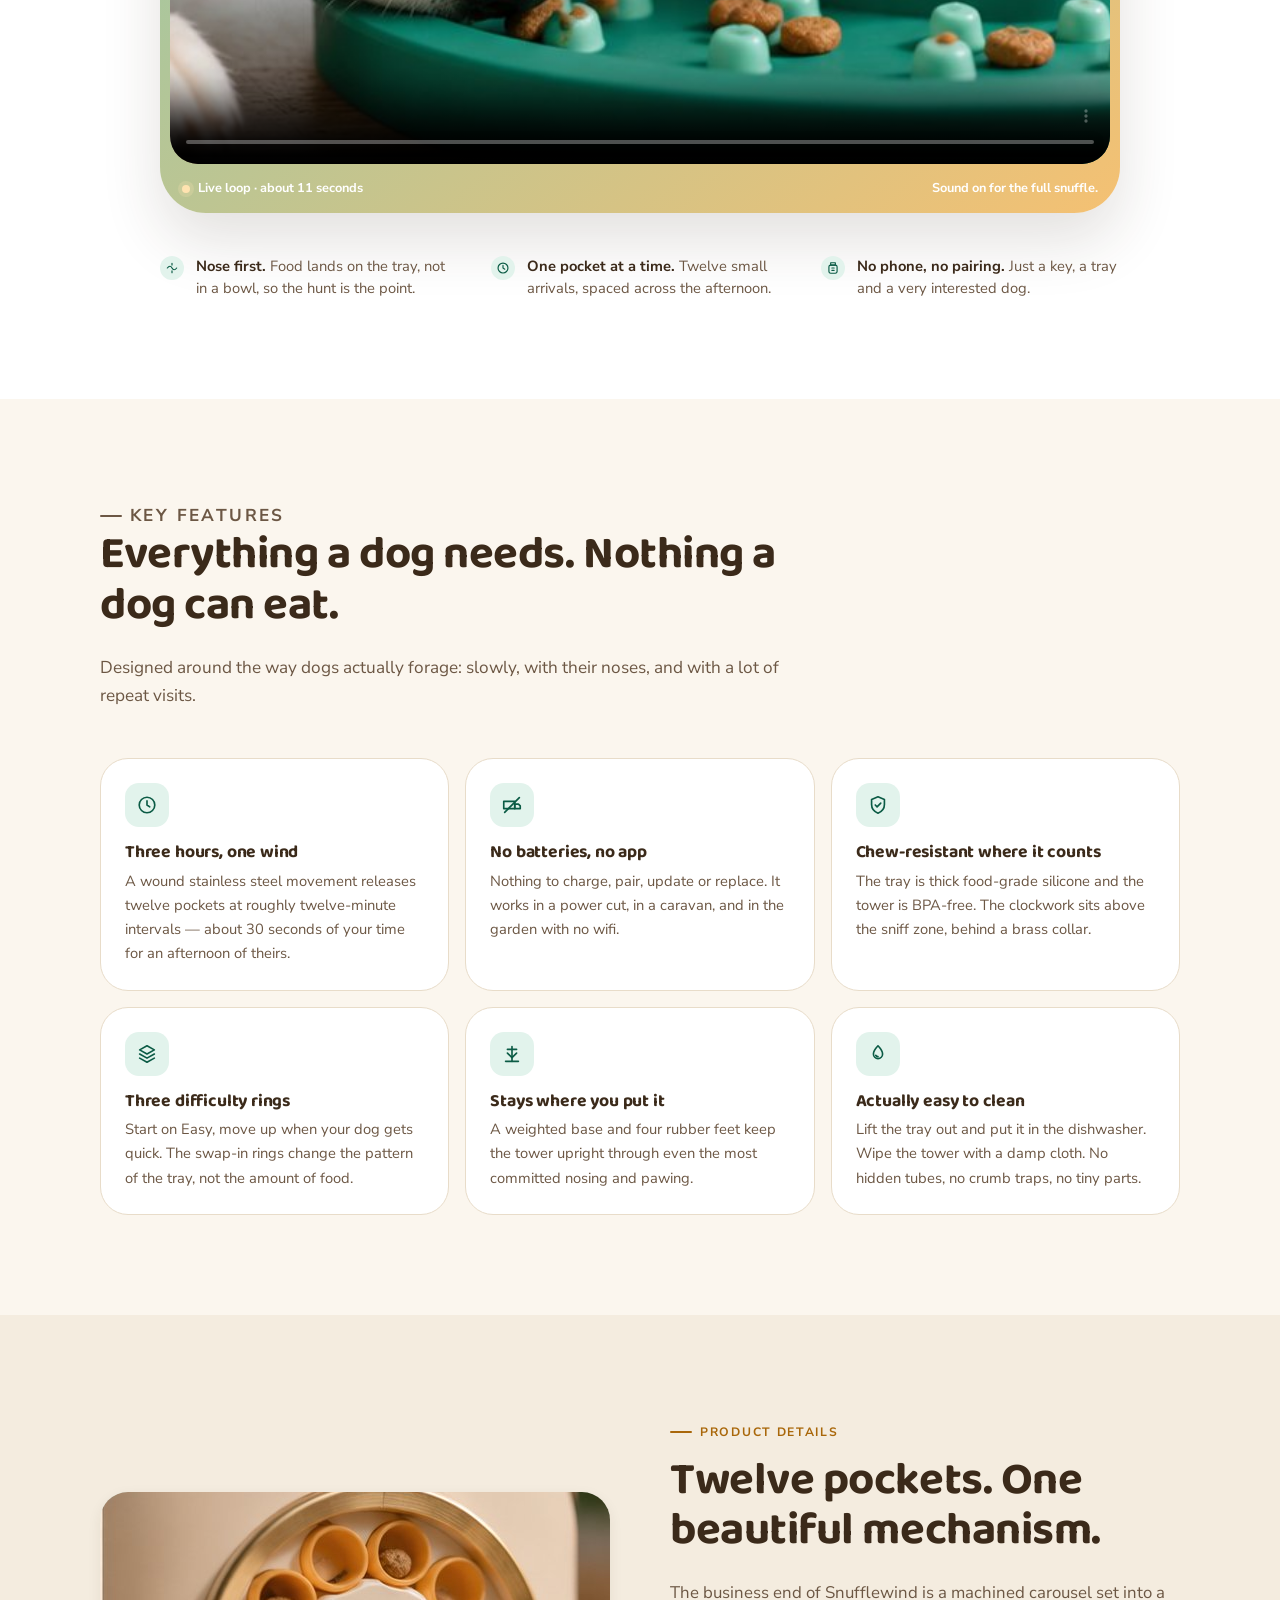
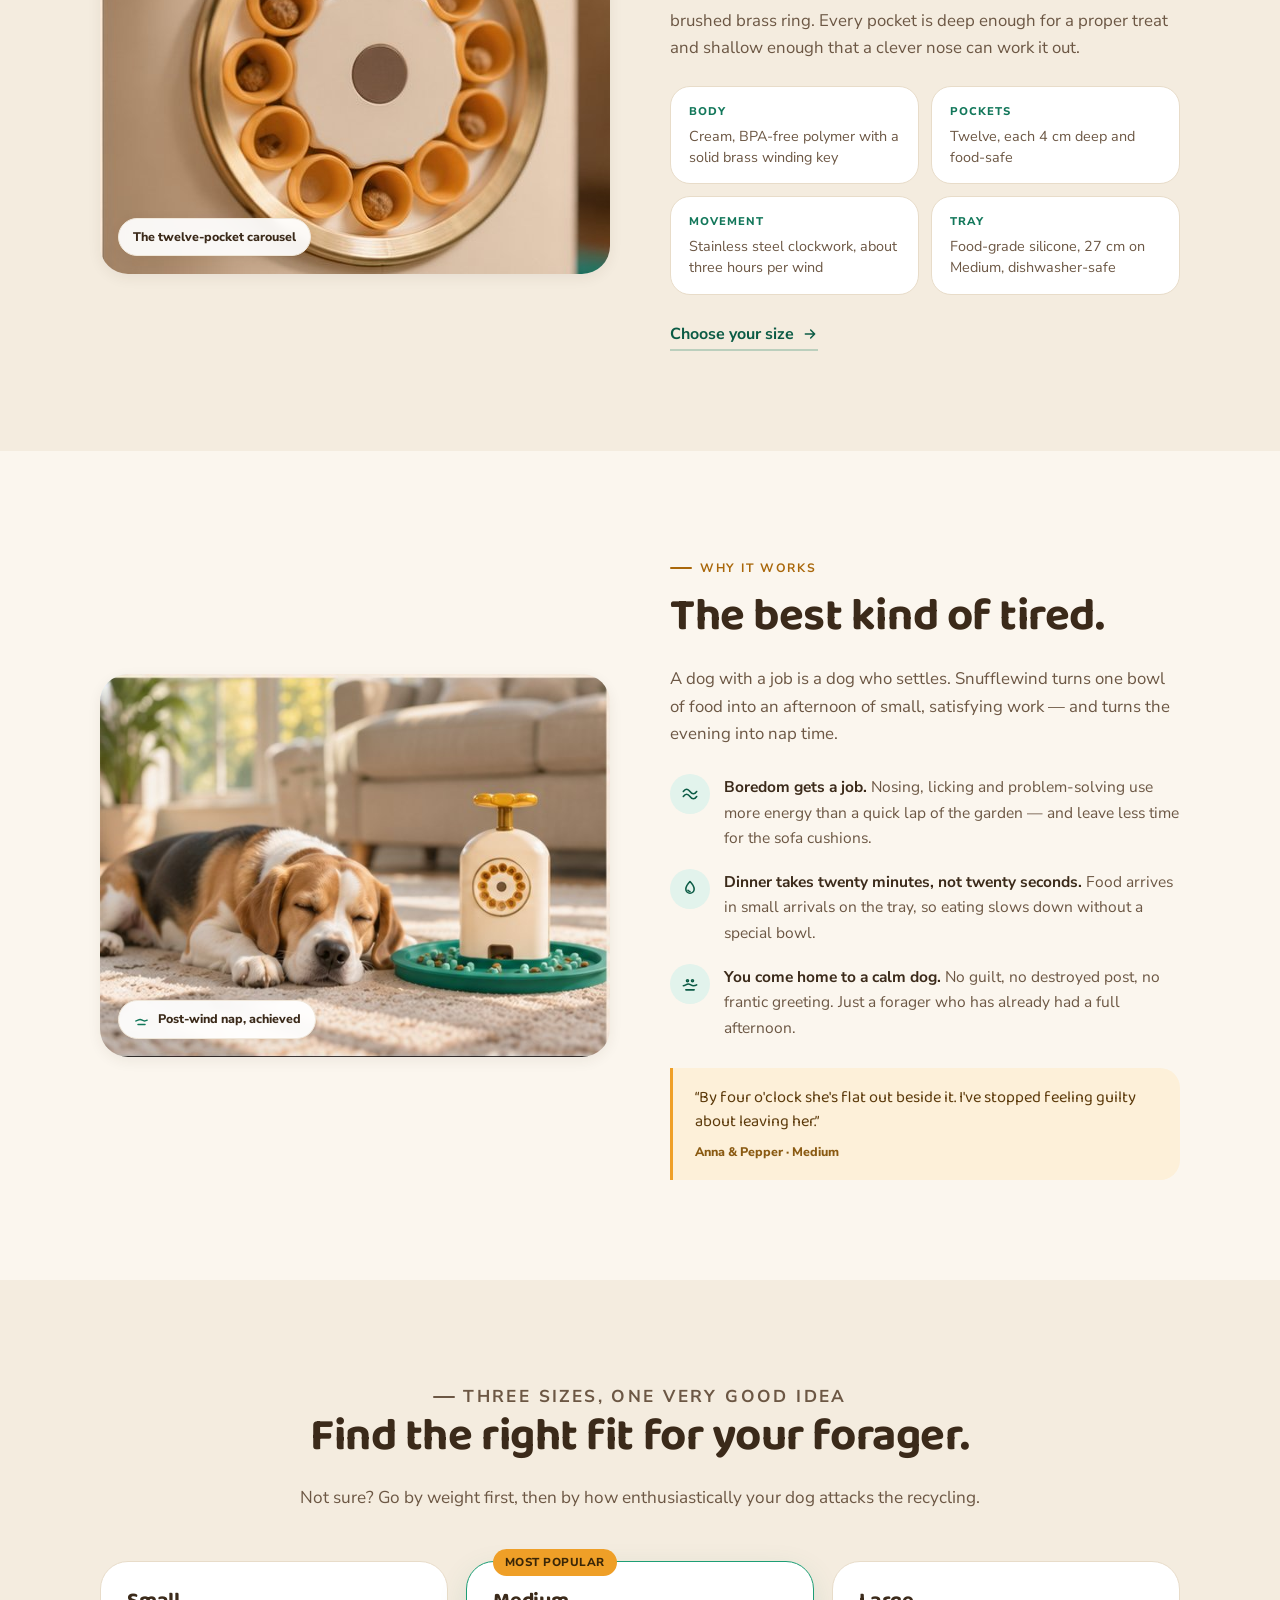
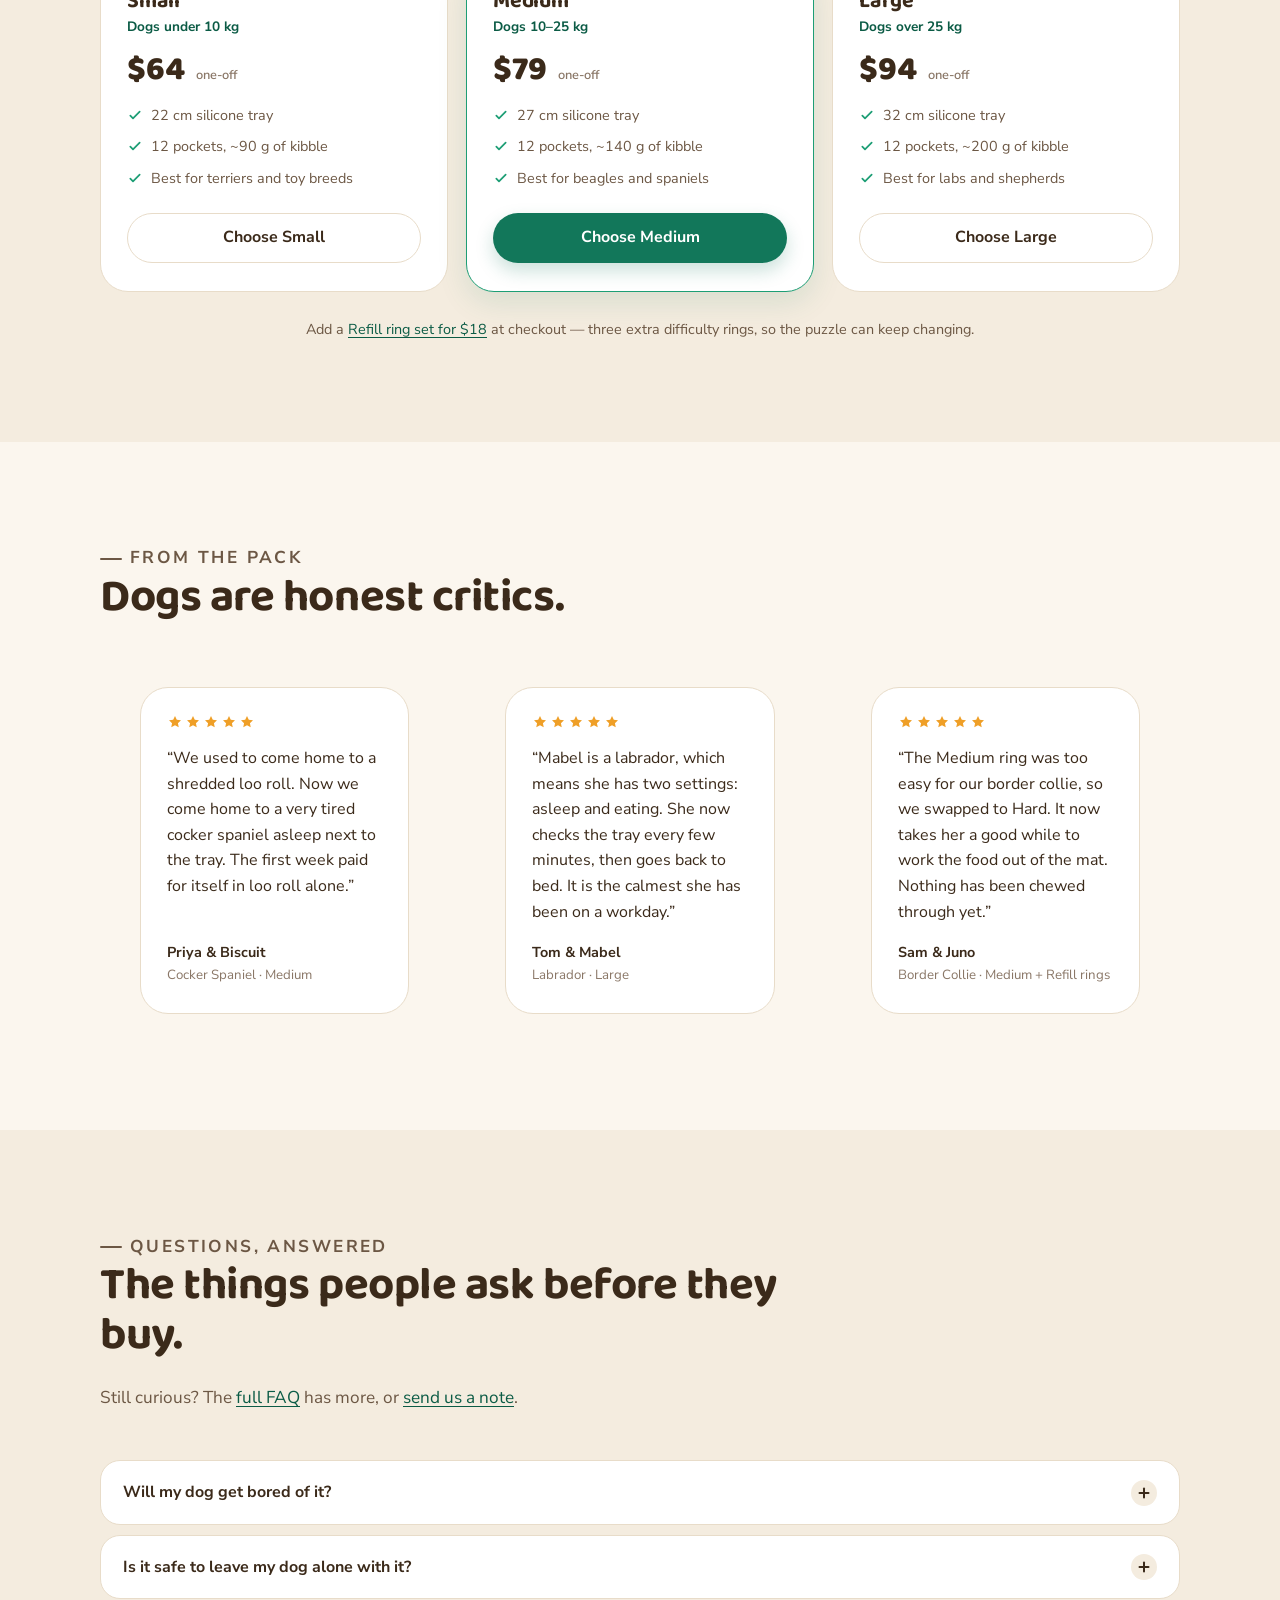
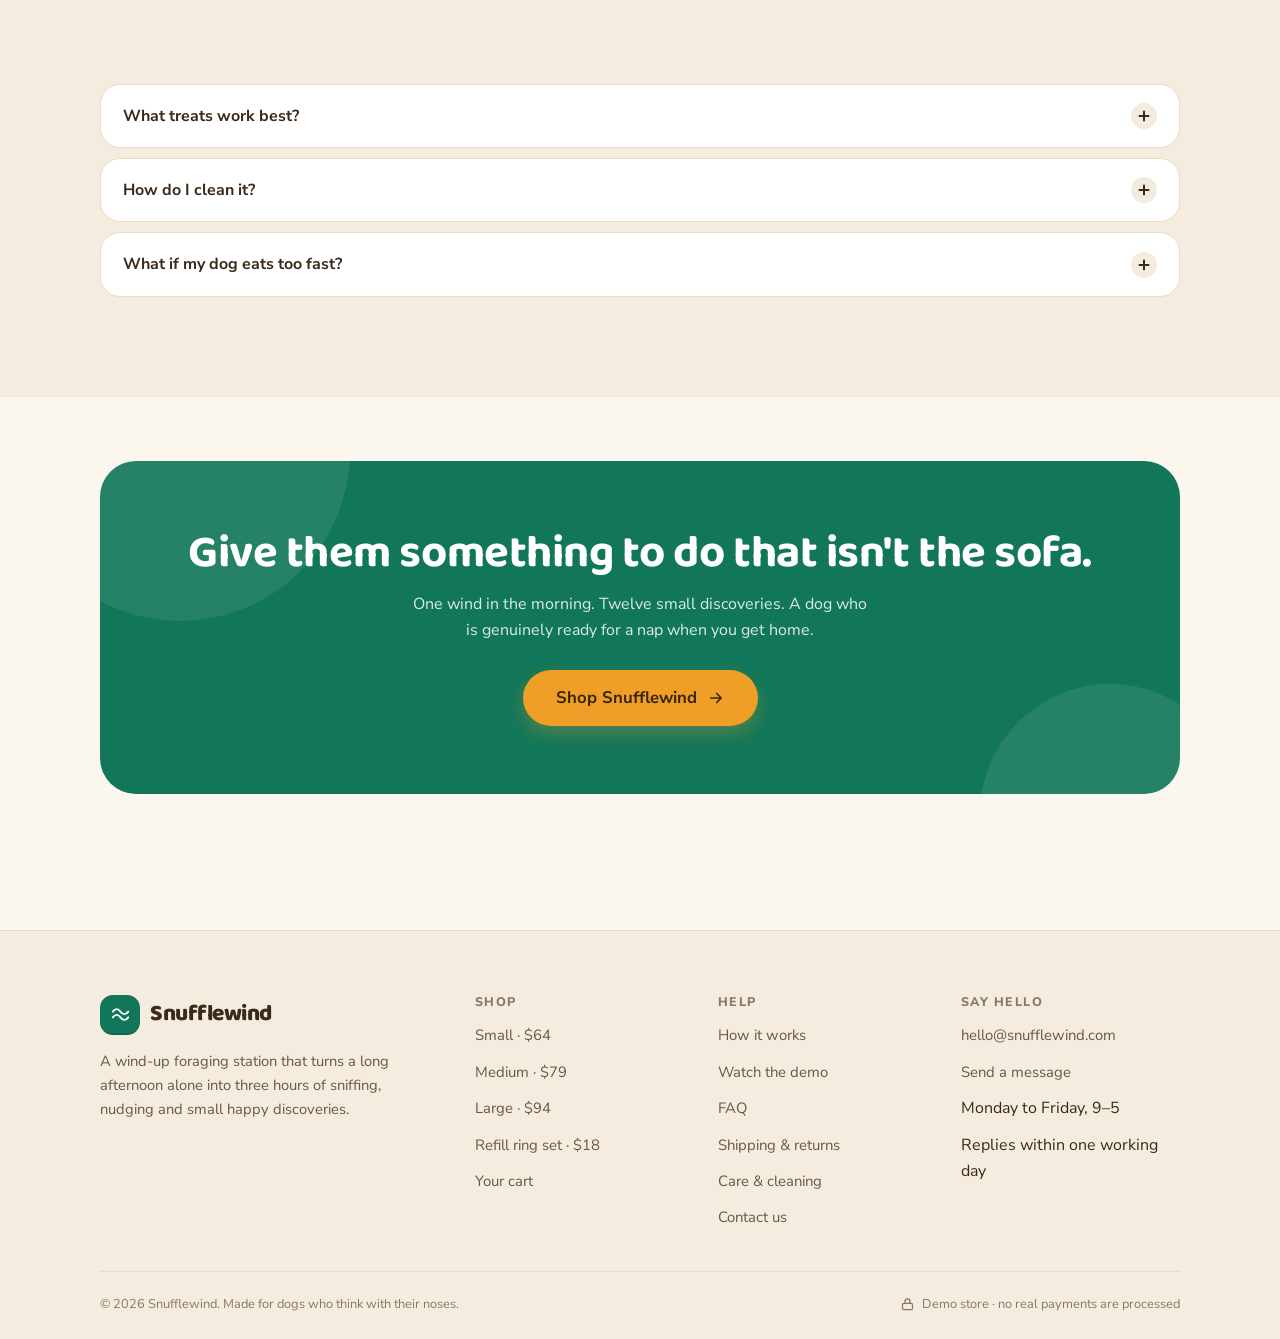
==== commit 43157ea5: "Add mobile buy bar, in-view video playback, SEO metadata and captions" ====
--- a/index.html
+++ b/index.html
@@ -6,6 +6,17 @@
   <title>Snufflewind — the wind-up foraging station for dogs</title>
   <meta name="description" content="Snufflewind is a wind-up foraging station that keeps your dog busy for about three hours. Twelve treat pockets, a mechanical clockwork carousel, no batteries and no app.">
   <meta name="theme-color" content="#FBF6EE">
+  <link rel="canonical" href="https://19l107-hwa-hackathon.vercel.app/">
+  <meta property="og:type" content="website">
+  <meta property="og:site_name" content="Snufflewind">
+  <meta property="og:title" content="Snufflewind — the wind-up foraging station for dogs">
+  <meta property="og:description" content="Snufflewind is a wind-up foraging station that keeps your dog busy for about three hours. Twelve treat pockets, a mechanical clockwork carousel, no batteries and no app.">
+  <meta property="og:url" content="https://19l107-hwa-hackathon.vercel.app/">
+  <meta property="og:image" content="https://19l107-hwa-hackathon.vercel.app/images/hero-dog.jpg">
+  <meta name="twitter:card" content="summary_large_image">
+  <meta name="twitter:title" content="Snufflewind — the wind-up foraging station for dogs">
+  <meta name="twitter:description" content="Snufflewind is a wind-up foraging station that keeps your dog busy for about three hours. Twelve treat pockets, a mechanical clockwork carousel, no batteries and no app.">
+  <meta name="twitter:image" content="https://19l107-hwa-hackathon.vercel.app/images/hero-dog.jpg">
   <link rel="icon" href="images/favicon.svg" type="image/svg+xml">
   <link rel="icon" href="images/favicon.png" type="image/png" sizes="512x512">
   <link rel="apple-touch-icon" href="images/favicon.png">
@@ -14,6 +25,41 @@
   <link href="https://fonts.googleapis.com/css2?family=Baloo+2:wght@500;600;700;800&family=Nunito+Sans:wght@400;600;700;800&display=swap" rel="stylesheet">
   <link rel="stylesheet" href="css/styles.css">
   <script src="js/main.js" defer></script>
+  <script type="application/ld+json">
+  {
+    "@context": "https://schema.org",
+    "@graph": [
+      {
+        "@type": "WebSite",
+        "@id": "https://19l107-hwa-hackathon.vercel.app/#website",
+        "url": "https://19l107-hwa-hackathon.vercel.app/",
+        "name": "Snufflewind",
+        "description": "A wind-up foraging station that keeps dogs busy for about three hours.",
+        "inLanguage": "en"
+      },
+      {
+        "@type": "Product",
+        "@id": "https://19l107-hwa-hackathon.vercel.app/#product",
+        "name": "Snufflewind",
+        "description": "A wind-up foraging station for dogs with twelve treat pockets, a brass winding key and a dishwasher-safe silicone tray. No batteries and no app.",
+        "image": [
+          "https://19l107-hwa-hackathon.vercel.app/images/product-lifestyle.jpg",
+          "https://19l107-hwa-hackathon.vercel.app/images/detail-window.jpg",
+          "https://19l107-hwa-hackathon.vercel.app/images/hero-dog.jpg"
+        ],
+        "brand": { "@type": "Brand", "name": "Snufflewind" },
+        "offers": {
+          "@type": "AggregateOffer",
+          "priceCurrency": "USD",
+          "lowPrice": "64.00",
+          "highPrice": "94.00",
+          "availability": "https://schema.org/InStock",
+          "url": "https://19l107-hwa-hackathon.vercel.app/product.html"
+        }
+      }
+    ]
+  }
+  </script>
 </head>
 <body>
   <a class="skip-link" href="#main">Skip to content</a>
@@ -216,17 +262,18 @@
       <div class="container">
         <div class="section__head section__head--center reveal">
           <p class="eyebrow">See it work</p>
-          <h2>Ten seconds of a very good afternoon.</h2>
-          <p>No editing tricks and no app: just one beagle, twelve pockets, and a tray that keeps giving.</p>
+          <h2>A very good afternoon, in about eleven seconds.</h2>
+          <p>No editing tricks and no app: just one very interested dog, twelve pockets, and a tray that keeps giving.</p>
         </div>
 
         <figure class="video-shell reveal">
-          <video class="video-shell__video" controls muted loop playsinline preload="metadata" poster="images/dog-using.jpg" width="1280" height="720" aria-label="A beagle nosing treats out of the teal Snufflewind tray while the carousel turns">
+          <video class="video-shell__video" controls muted loop playsinline preload="metadata" poster="images/dog-using.jpg" width="1280" height="720" data-autoplay-inview aria-label="A golden retriever foraging among the treats on the teal Snufflewind tray">
             <source src="videos/dog_foraging_video_edited.mp4" type="video/mp4">
+            <track src="videos/dog_foraging.vtt" kind="captions" srclang="en" label="English">
             <p>Your browser cannot play this video. <a href="videos/dog_foraging_video_edited.mp4">Download it instead</a>.</p>
           </video>
           <figcaption class="video-shell__caption">
-            <span><span class="video-shell__dot" aria-hidden="true"></span> Live loop · 10 seconds</span>
+            <span><span class="video-shell__dot" aria-hidden="true"></span> Live loop · about 11 seconds</span>
             <span>Sound on for the full snuffle.</span>
           </figcaption>
         </figure>
@@ -625,6 +672,17 @@
     </div>
   </footer>
 
+  <div class="mobile-buy" id="mobileBuy" aria-hidden="true">
+    <div class="mobile-buy__price">
+      <strong>$79</strong>
+      <span>Medium · free shipping</span>
+    </div>
+    <a class="btn btn--primary" href="product.html" tabindex="-1">
+      Shop Snufflewind
+      <svg viewBox="0 0 24 24" fill="none" stroke="currentColor" stroke-width="2.2" stroke-linecap="round" stroke-linejoin="round" aria-hidden="true"><path d="M5 12h14M13 6l6 6-6 6"/></svg>
+    </a>
+  </div>
+
   <div class="toast-stack" id="toastStack" role="status" aria-live="polite"></div>
 </body>
 </html>
--- a/css/styles.css
+++ b/css/styles.css
@@ -3504,6 +3504,65 @@
   color: var(--ink-soft);
 }
 
+/* ---------- Mobile buy bar ---------- */
+.mobile-buy {
+  position: fixed;
+  z-index: 90;
+  left: 12px;
+  right: 12px;
+  bottom: 12px;
+  display: flex;
+  align-items: center;
+  justify-content: space-between;
+  gap: 12px;
+  padding: 9px 9px 9px 18px;
+  border: 1px solid var(--line);
+  border-radius: var(--radius-pill);
+  background: rgba(255, 255, 255, 0.96);
+  box-shadow: var(--shadow-lg);
+  backdrop-filter: blur(10px);
+  opacity: 0;
+  transform: translateY(130%);
+  pointer-events: none;
+  transition: opacity 0.25s var(--ease), transform 0.25s var(--ease);
+}
+
+.mobile-buy.is-visible {
+  opacity: 1;
+  transform: translateY(0);
+  pointer-events: auto;
+}
+
+.mobile-buy__price {
+  display: flex;
+  flex-direction: column;
+  line-height: 1.2;
+}
+
+.mobile-buy__price strong {
+  font-family: var(--font-display);
+  font-size: 1.3rem;
+  font-weight: 800;
+}
+
+.mobile-buy__price span {
+  color: var(--ink-soft);
+  font-size: 0.72rem;
+  font-weight: 700;
+}
+
+.mobile-buy .btn {
+  min-height: 44px;
+  padding: 10px 18px;
+  font-size: 0.92rem;
+}
+
+@media (min-width: 721px) {
+  .mobile-buy {
+    display: none;
+  }
+}
+
 /* ---------- Toast ---------- */
 .toast-stack {
   position: fixed;
@@ -3760,6 +3819,7 @@
 @media print {
   .site-header,
   .site-footer,
+  .mobile-buy,
   .toast-stack,
   .confirm-actions,
   .skip-link {
